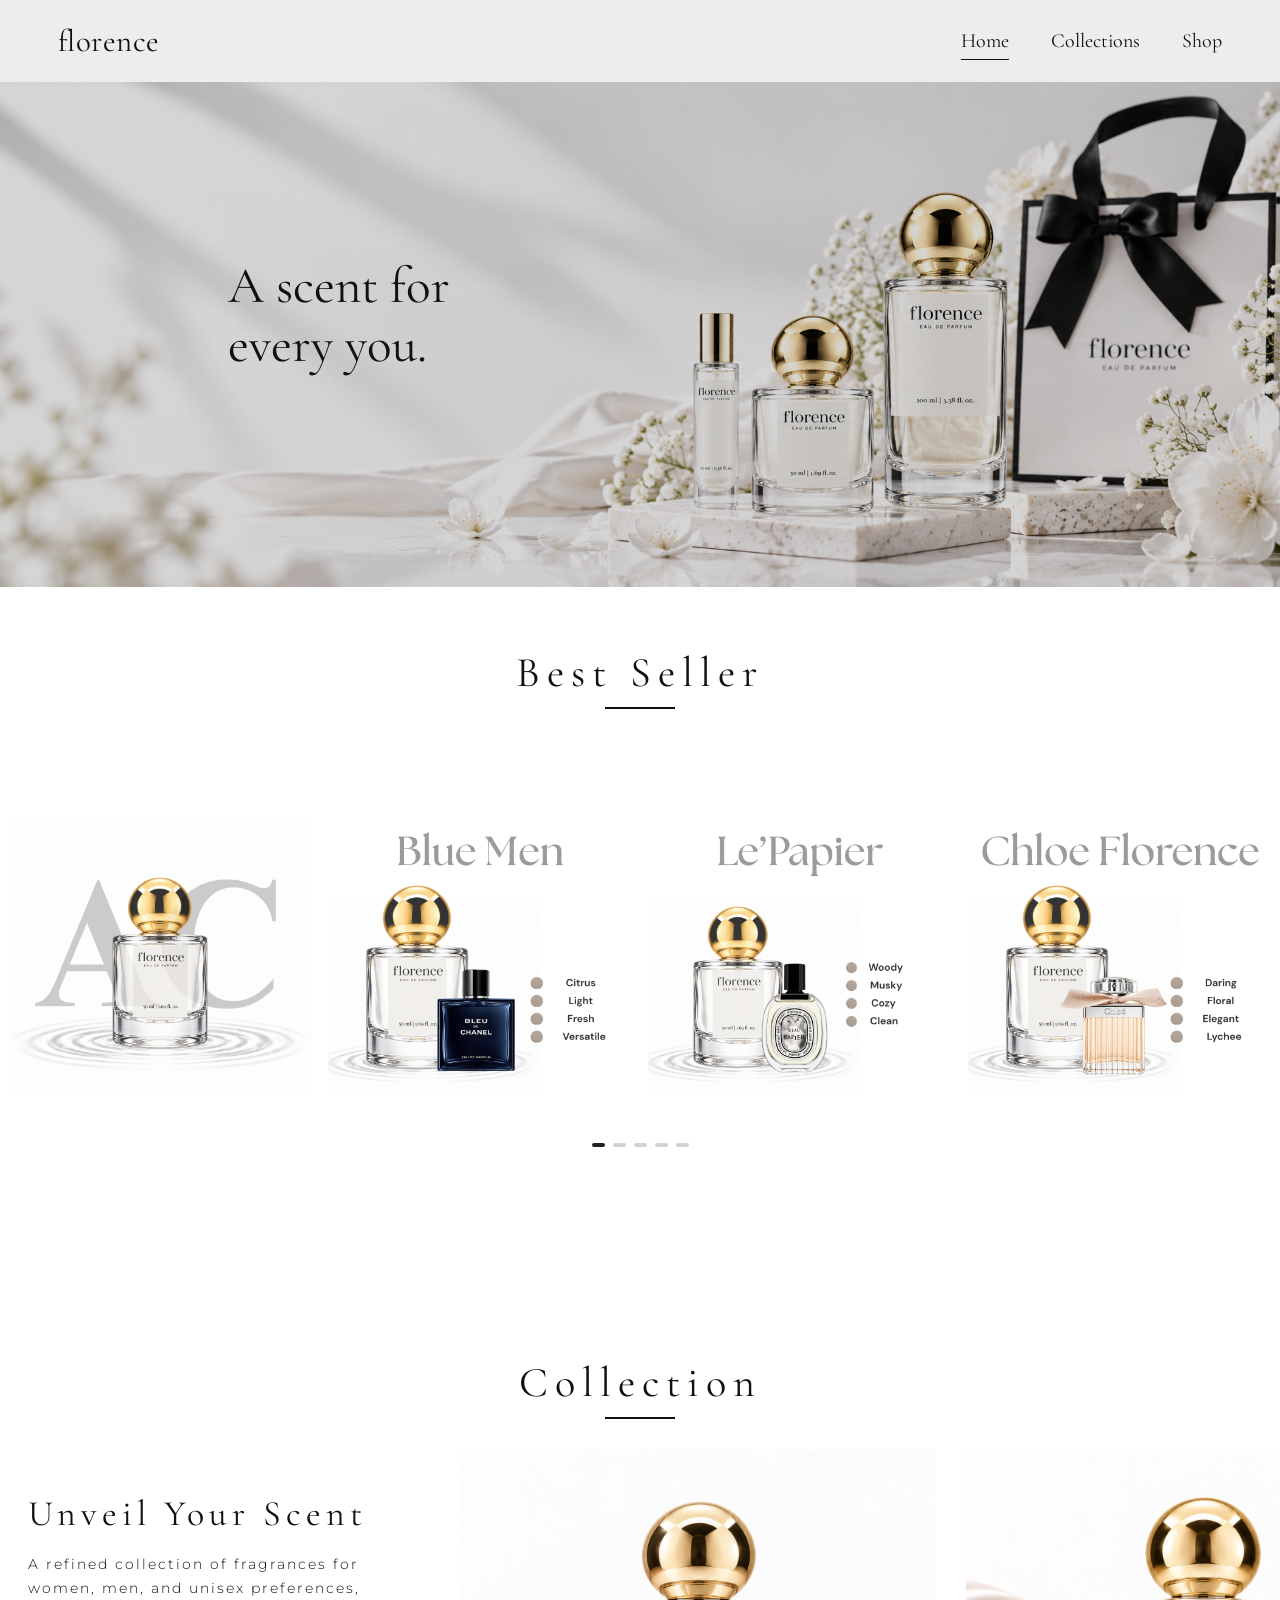
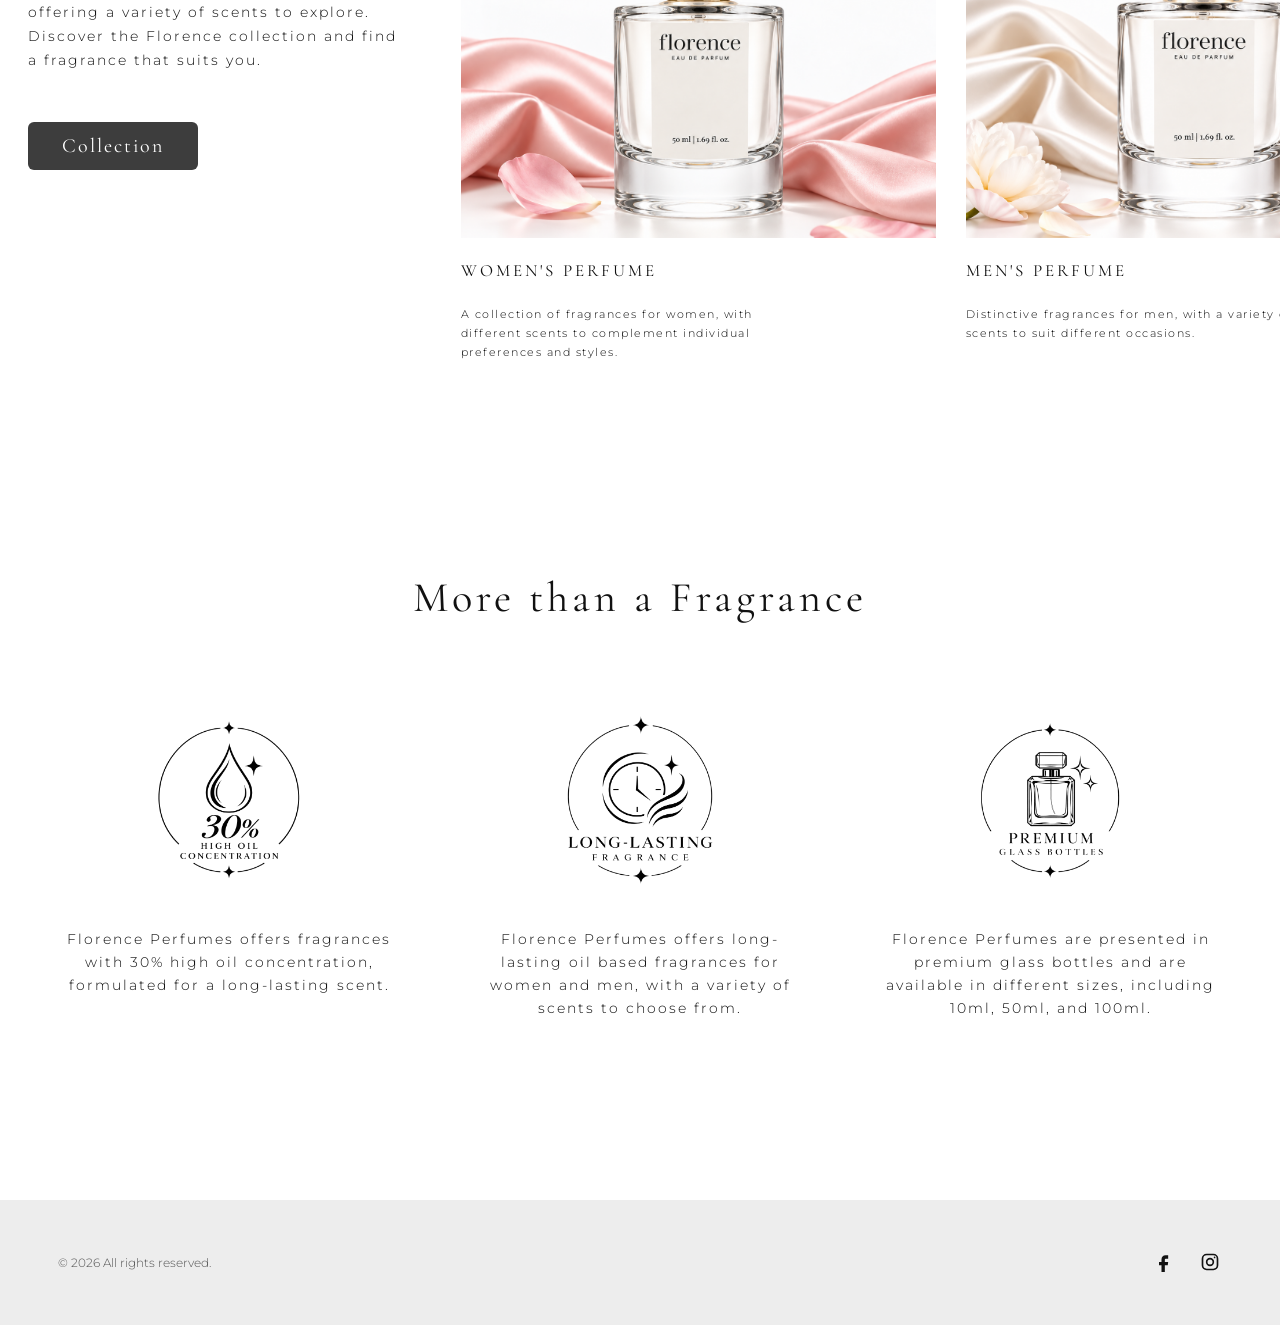
==== index.html @ 4dd07eef "images of ptoduct changes" ====
<!DOCTYPE html>
<html lang="en">

<head>

    <meta charset="UTF-8">

    <meta name="viewport" content="width=device-width, initial-scale=1.0">

    <title>Florence Perfume PH</title>

    <!-- Google Fonts -->
    <link rel="preconnect" href="https://fonts.googleapis.com">
    <link rel="preconnect" href="https://fonts.gstatic.com" crossorigin>

    <link
        href="https://fonts.googleapis.com/css2?family=Cormorant+Garamond:wght@400;500&family=Montserrat:wght@300;400;500&display=swap"
        rel="stylesheet"
    >

    <!-- Main CSS -->
    <link rel="stylesheet" href="CSS/navigation.css">
    <link rel="stylesheet" href="CSS/footer.css">
    <link rel="stylesheet" href="CSS/style.css">

</head>


<body>


    <!-- =====================================================
         NAVIGATION BAR
    ====================================================== -->

    <header class="navbar">

        <div class="nav-container">


            <!-- LOGO -->

            <a href="index.html" class="logo">
                florence
            </a>


            <!-- NAVIGATION LINKS -->

            <nav class="nav-menu">

                <a
                    href="index.html"
                    class="nav-link active"
                >
                    Home
                </a>


                <a
                    href="collection.html"
                    class="nav-link"
                >
                    Collections
                </a>

                <a
                    href="delivery.html"
                    class="nav-link"
                >
                    Shop
                </a>

            </nav>

        </div>

    </header>



    <!-- =====================================================
         MAIN CONTENT
    ====================================================== -->

    <main>


        <!-- =================================================
             HERO SECTION
        ================================================== -->

        <section class="hero">


            <!-- HERO IMAGE -->

            <img
                src="images/hero/hero-banner.png"
                alt="Florence Perfume"
                class="hero-image"
            >


            <!-- HERO CONTENT -->

            <div class="hero-content">


                <h1>
                    A scent for<br>
                    every you.
                </h1>

</div>

        </section>



        <!-- =================================================
             BEST SELLER
        ================================================== -->

        <section class="best-seller section">


            <!-- SECTION TITLE -->

            <div class="section-title">

                <h2>
                    Best Seller
                </h2>

                <div class="title-line"></div>

            </div>



            <!-- CAROUSEL -->

            <div class="best-seller-carousel">


                <div class="best-seller-viewport">

                    <div
                        class="best-seller-track"
                        id="bestSellerTrack"
                    >


                        <!-- 01 -->
                        <div class="best-seller-item">

                            <img
                                src="images/best-seller/A'Cloud.png"
                                alt="A Cloud"
                            >

                        </div>


                        <!-- 02 -->

                        <div class="best-seller-item">

                            <img
                                src="images/best-seller/BlueMen.png"
                                alt="Blue Men"
                            >

                        </div>


                        <!-- 03 -->


                        <div class="best-seller-item">

                            <img
                                src="images/best-seller/LePapier.png"
                                alt="Le Papier"
                            >

                        </div>


                        <!-- 04 -->

                        <div class="best-seller-item">

                            <img
                                src="images/best-seller/ChloeFlorence.png"
                                alt="ChloeFlorence"
                            >

                        </div>



                        <!-- 05 -->

                        
                        <div class="best-seller-item">

                            <img
                                src="images/best-seller/WoodSages.png"
                                alt="Wood Sages"
                            >

                        </div>


                        <!-- 06 -->

                        <div class="best-seller-item">

                            <img
                                src="images/best-seller/VeryGoodGirlDay.png"
                                alt="Very Good Girl Day"
                            >

                        </div>


                    </div>

                </div>


            </div>


            <!-- CAROUSEL INDICATORS -->

            <div
                class="carousel-dots"
                id="bestSellerDots"
            >

                <span class="dot active"></span>
                <span class="dot"></span>
                <span class="dot"></span>
                <span class="dot"></span>
                <span class="dot"></span>

            </div>

        </section>



        <!-- =================================================
             COLLECTION
        ================================================== -->

        <section
            class="collection section"
            id="collection"
        >


            <!-- SECTION TITLE -->

            <div class="section-title">

                <h2>
                    Collection
                </h2>

                <div class="title-line"></div>

            </div>



            <!-- COLLECTION CONTENT -->

            <div class="collection-layout">


                <!-- LEFT: INTRODUCTION -->

                <div class="collection-introduction">


                    <h3>
                        Unveil Your Scent
                    </h3>


                    <p>
                        A refined collection of fragrances for women,
                        men, and unisex preferences, offering a variety
                        of scents to explore. Discover the Florence
                        collection and find a fragrance that suits you.
                    </p>


                    <a
                        href="collection.html"
                        class="discover-button"
                    >
                        Collection
                    </a>

                </div>



                <!-- RIGHT: COLLECTION CAROUSEL -->

                <div class="collection-carousel">


                    <div class="collection-viewport">

                        <div
                            class="collection-track"
                            id="collectionTrack"
                        >


                            <!-- WOMEN -->

                            <article class="collection-card">

                                <img
                                    src="images/collection/collection-women.png"
                                    alt="Women's Perfume"
                                >


                                <h4>
                                    WOMEN'S PERFUME
                                </h4>


                                <p>
                                    A collection of fragrances for women,
                                    with different scents to complement
                                    individual preferences and styles.
                                </p>

                            </article>



                            <!-- MEN -->

                            <article class="collection-card">

                                <img
                                    src="images/collection/collection-men.png"
                                    alt="Men's Perfume"
                                >


                                <h4>
                                    MEN'S PERFUME
                                </h4>


                                <p>
                                    Distinctive fragrances for men,
                                    with a variety of scents to suit
                                    different occasions.
                                </p>

                            </article>



                            <!-- UNISEX -->

                            <article class="collection-card">

                                <img
                                    src="images/collection/collection-unisex.png"
                                    alt="Unisex Perfume"
                                >


                                <h4>
                                    UNISEX PERFUME
                                </h4>


                                <p>
                                    Versatile fragrances designed for
                                    anyone who enjoys unique and refined
                                    scents.
                                </p>

                            </article>


                        </div>

                    </div>


                </div>

            </div>

        </section>



        <!-- =================================================
             MORE THAN A FRAGRANCE
        ================================================== -->

        <section class="more-than-fragrance section">


            <!-- TITLE -->

            <div class="section-title">

                <h2>
                    More than a Fragrance
                </h2>

            </div>



            <!-- THREE FEATURES -->

            <div class="features-container">


                <!-- FEATURE 1 -->

                <article class="feature">


                    <div class="feature-image">

                        <img
                            src="images/features/high-oil-concentration.png"
                            alt="30% High Oil Concentration"
                        >

                    </div>


                    <p>
                        Florence Perfumes offers fragrances with
                        30% high oil concentration, formulated for
                        a long-lasting scent.
                    </p>


                </article>



                <!-- FEATURE 2 -->

                <article class="feature">


                    <div class="feature-image">

                        <img
                            src="images/features/long-lasting-fragrance.png"
                            alt="Long-Lasting Fragrance"
                        >

                    </div>


                    <p>
                        Florence Perfumes offers long-lasting oil
                        based fragrances for women and men, with
                        a variety of scents to choose from.
                    </p>


                </article>



                <!-- FEATURE 3 -->

                <article class="feature">


                    <div class="feature-image">

                        <img
                            src="images/features/premium-glass-bottles.png"
                            alt="Premium Glass Bottles"
                        >

                    </div>


                    <p>
                        Florence Perfumes are presented in premium
                        glass bottles and are available in different
                        sizes, including 10ml, 50ml, and 100ml.
                    </p>


                </article>


            </div>

        </section>


    </main>



    <!-- =====================================================
         FOOTER
    ====================================================== -->

    <footer class="footer">


        <div class="footer-container">


            <p>
                © 2026 All rights reserved.
            </p>


            <div class="social-icons">

                <!-- Facebook -->

                <a
                    href="#"
                    aria-label="Facebook"
                    class="social-icon"
                >

                    <svg
                        viewBox="0 0 24 24"
                        aria-hidden="true"
                    >

                        <path
                            d="M14 8h3V4h-3c-3.3 0-5 2-5 5v3H6v4h3v8h4v-8h3.5l.5-4H13V9c0-.7.3-1 1-1z"
                            fill="currentColor"
                        />

                    </svg>

                </a>



                <!-- Instagram -->

                <a
                    href="#"
                    aria-label="Instagram"
                    class="social-icon"
                >

                    <svg
                        viewBox="0 0 24 24"
                        aria-hidden="true"
                    >

                        <rect
                            x="3"
                            y="3"
                            width="18"
                            height="18"
                            rx="5"
                            ry="5"
                            fill="none"
                            stroke="currentColor"
                            stroke-width="2"
                        />

                        <circle
                            cx="12"
                            cy="12"
                            r="4"
                            fill="none"
                            stroke="currentColor"
                            stroke-width="2"
                        />

                        <circle
                            cx="17.5"
                            cy="6.5"
                            r="1"
                            fill="currentColor"
                        />

                    </svg>

                </a>

            </div>

        </div>

    </footer>

</body>

</html>
---- CSS/navigation.css ----
/* =========================================================
   FLORENCE PERFUME PH
   NAVIGATION BAR
========================================================= */


/* =========================================================
   NAVBAR
========================================================= */

.navbar {
    width: 100%;
    height: 82px;

    background-color: #EDEDED;

    position: sticky;
    top: 0;

    z-index: 1000;
}


/* =========================================================
   NAVIGATION CONTAINER
========================================================= */

.nav-container {
    width: 100%;
    height: 100%;

    padding: 0 4.5%;

    display: flex;

    align-items: center;
    justify-content: space-between;
}


/* =========================================================
   LOGO
========================================================= */

.logo {
    font-family: "Cormorant Garamond", Georgia, serif;

    font-size: 31px;

    font-weight: 400;

    letter-spacing: 0.5px;

    color: #111111;

    text-decoration: none;

    white-space: nowrap;
}


/* =========================================================
   NAVIGATION MENU
========================================================= */

.nav-menu {
    display: flex;

    align-items: center;

    gap: 42px;
}


/* =========================================================
   NAVIGATION LINKS
========================================================= */

.nav-link {
    position: relative;

    font-family: "Cormorant Garamond", Georgia, serif;

    font-size: 20px;

    font-weight: 400;

    padding: 7px 0;

    color: #111111;

    text-decoration: none;

    white-space: nowrap;
}


/* =========================================================
   ACTIVE LINK
========================================================= */

.nav-link.active::after {
    content: "";

    position: absolute;

    left: 0;
    bottom: 0;

    width: 100%;
    height: 1px;

    background-color: #111111;
}


/* =========================================================
   HOVER
========================================================= */

.nav-link:hover {
    opacity: 0.6;
}


/* =========================================================
   TABLET
========================================================= */

@media (max-width: 900px) {

    .nav-container {
        padding: 0 5%;
    }

    .nav-menu {
        gap: 28px;
    }

    .nav-link {
        font-size: 18px;
    }

    .logo {
        font-size: 29px;
    }
}


/* =========================================================
   MOBILE
========================================================= */

@media (max-width: 600px) {

    .navbar {
        height: auto;
        min-height: 75px;
    }

    .nav-container {
        padding: 15px 5%;

        flex-wrap: wrap;

        row-gap: 12px;
    }

    .logo {
        font-size: 28px;
    }

    .nav-menu {
        width: 100%;

        justify-content: center;

        gap: 20px;
    }

    .nav-link {
        font-size: 17px;

        padding: 5px 0;
    }
}


/* =========================================================
   VERY SMALL PHONES
========================================================= */

@media (max-width: 380px) {

    .nav-container {
        padding-left: 4%;
        padding-right: 4%;
    }

    .logo {
        font-size: 26px;
    }

    .nav-menu {
        gap: 15px;
    }

    .nav-link {
        font-size: 15px;
    }
}
---- CSS/footer.css ----
/* =========================================================
   FLORENCE PERFUME PH
   SHARED FOOTER
========================================================= */

.footer {
    width:100%;
    min-height:125px;
    background:#EDEDED;
    display:flex;
    align-items:center;
}


.footer-container {
    width:100%;
    padding:0 4.5%;
    display:flex;
    justify-content:space-between;
    align-items:center;
}


.footer p {
    font-size:12px;
    font-weight:300;
    color:#555;
}


.social-icons {
    display:flex;
    align-items:center;
    gap:22px;
}


.social-icon {
    width:24px;
    height:24px;
    display:flex;
    align-items:center;
    justify-content:center;
    color:#111;
    text-decoration:none;
    transition:opacity .2s ease;
}


.social-icon svg {
    width:20px;
    height:20px;
    display:block;
}


.social-icon:hover {
    opacity:.6;
}


/* =========================================================
   MOBILE
========================================================= */

@media(max-width:900px){
    .footer{
        min-height:100px;
    }

    .footer-container{
        padding:20px 5%;
        flex-direction:column;
        gap:20px;
    }
}
---- CSS/style.css ----
/* =========================================================
   FLORENCE PERFUME PH
   HOME PAGE
========================================================= */


/* =========================================================
   RESET
========================================================= */

* {
    margin: 0;
    padding: 0;
    box-sizing: border-box;
}


html {
    scroll-behavior: smooth;
}


body {
    background-color: #FFFFFF;
    color: #111111;

    font-family: "Montserrat", Arial, sans-serif;

    overflow-x: hidden;
}


img {
    display: block;
    max-width: 100%;
}


a {
    color: inherit;
    text-decoration: none;
}


button,
input {
    font-family: inherit;
}


/* =========================================================
   HERO
========================================================= */

.hero {
    position: relative;

    width: 100%;
    height: 505px;

    overflow: hidden;

    background-color: #000000;
}

.hero::after {
    content: "";

    position: absolute;

    inset: 0;

    /* Dark overlay */
    background: rgba(0, 0, 0, 0.16);

    pointer-events: none;
}
.hero-image {
    width: 100%;
    height: 100%;

    object-fit: cover;
    object-position: center;
}


.hero-content {
    position: absolute;

    top: 0;
    left: 0;

    width: 100%;
    height: 100%;

    padding-left: 10%;

    display: flex;
    flex-direction: column;

    align-items: flex-start;
    justify-content: center;

    z-index: 2;
}


.hero h1 {
    position: relative;
    left: 100px;

    font-family: "Cormorant Garamond", Georgia, serif;

    font-size: clamp(42px, 4vw, 59px);

    font-weight: 400;

    line-height: 1.15;

    margin-bottom: 38px;
}

/* =========================================================
   GENERAL SECTIONS
========================================================= */

.section {
    width: 100%;
}


.section-title {
    text-align: center;
}


.section-title h2 {
    font-family: "Cormorant Garamond", Georgia, serif;

    font-size: clamp(36px, 3.3vw, 48px);

    font-weight: 400;

    letter-spacing: 7px;
}


.title-line {
    width: 70px;
    height: 2px;

    margin: 9px auto 0;

    background-color: #111111;
}

/* =========================================================
   BEST SELLER
========================================================= */

.best-seller {
    padding-top: 60px;
    padding-bottom: 60px;
}


.best-seller-carousel {
    position: relative;

    width: 100%;

    margin-top: 80px;
}


.best-seller-viewport {
    width: 100%;

    overflow-x: auto;
    overflow-y: hidden;

    scroll-behavior: smooth;

    scrollbar-width: none;

    -webkit-overflow-scrolling: touch;

    cursor: grab;
}


.best-seller-viewport::-webkit-scrollbar {
    display: none;
}


.best-seller-track {
    display: flex;

    width: max-content;

    transition: none;
}


.best-seller-item {
    flex: 0 0 25vw;

    width: 25vw;

    padding: 0 8px;
}


.best-seller-item img {
    width: 100%;

    height: auto;

    display: block;

    object-fit: contain;
}


/* =========================================================
   DOTS
========================================================= */

.carousel-dots {
    display: flex;

    justify-content: center;
    align-items: center;

    gap: 8px;

    margin-top: 50px;
}


.dot {
    display: block;

    width: 13px;
    height: 4px;

    border: none;

    border-radius: 5px;

    background-color: #D2D2D2;
}


.dot.active {
    background-color: #222222;
}


/* =========================================================
   COLLECTION
========================================================= */

.collection {
    padding-top: 150px;
    padding-bottom: 150px;
}


.collection-layout {
    width: 100%;

    margin-top: 30px;

    display: grid;

    grid-template-columns: 36% 64%;
}


/* LEFT INTRODUCTION */

.collection-introduction {
    padding: 45px 12% 0 6%;
}


.collection-introduction h3 {
    font-family: "Cormorant Garamond", Georgia, serif;

    font-size: clamp(32px, 2.8vw, 42px);

    font-weight: 400;

    letter-spacing: 5px;

    line-height: 1.1;

    margin-bottom: 20px;
}


.collection-introduction p {
    max-width: 410px;

    font-size: 14px;

    line-height: 1.7;

    letter-spacing: 2px;

    font-weight: 300;

    margin-bottom: 50px;
}


/* DISCOVER BUTTON */

.discover-button {
    display: flex;

    justify-content: center;
    align-items: center;

    width: 170px;
    height: 48px;

    background-color: #3D3D3D;

    color: #FFFFFF;

    border-radius: 6px;

    font-family: "Cormorant Garamond", Georgia, serif;

    font-size: 20px;

    letter-spacing: 2px;
}


/* =========================================================
   COLLECTION CAROUSEL
========================================================= */

.collection-carousel {
    position: relative;

    width: 100%;

    overflow: hidden;
}


.collection-viewport {
    width: 100%;

    overflow-x: auto;
    overflow-y: hidden;

    scrollbar-width: none;

    -webkit-overflow-scrolling: touch;

    cursor: grab;

    scroll-behavior: smooth;
}


.collection-viewport::-webkit-scrollbar {
    display: none;
}


.collection-track {
    display: flex;

    transition: none;
}


/* KEEP ORIGINAL CARD SIZE */

.collection-card {
    flex: 0 0 58%;

    margin-right: 30px;
}


/* KEEP ORIGINAL IMAGE SIZE */

.collection-card img {
    width: 100%;

    aspect-ratio: 1.22 / 1;

    object-fit: cover;

    margin-bottom: 22px;
}


/* KEEP ORIGINAL TEXT */

.collection-card h4 {
    font-family: "Cormorant Garamond", Georgia, serif;

    font-size: 17px;

    font-weight: 400;

    letter-spacing: 3px;

    margin-bottom: 24px;
}


.collection-card p {
    max-width: 350px;

    font-size: 11px;

    line-height: 1.7;

    letter-spacing: 1.5px;

    font-weight: 300;
}


/* =========================================================
   MORE THAN A FRAGRANCE
========================================================= */

.more-than-fragrance {
    padding: 60px 5% 180px;
}


.more-than-fragrance .section-title h2 {
    letter-spacing: 4px;
}


.features-container {
    width: 100%;

    margin-top: 80px;

    display: grid;

    grid-template-columns: repeat(3, 1fr);

    gap: 7%;
}


.feature {
    text-align: center;
}


.feature-image {
    width: 190px;
    height: 190px;

    margin: 0 auto 35px;
}


.feature-image img {
    width: 100%;
    height: 100%;

    object-fit: contain;
}


.feature p {
    max-width: 340px;

    margin: 0 auto;

    font-size: 14px;

    line-height: 1.65;

    letter-spacing: 2px;

    font-weight: 300;
}


/* =========================================================
   TABLET
========================================================= */

@media (max-width: 900px) {

    /* =====================================================
       HERO
    ===================================================== */

    .hero {
        width: 100%;
        height: auto;
        min-height: 380px;

        aspect-ratio: 16 / 7;

        overflow: hidden;
    }

    .hero-image {
        width: 100%;
        height: 100%;

        object-fit: cover;
        object-position: center center;
    }

    .hero-content {
        width: 100%;
        height: 100%;

        padding-left: 7%;
        padding-right: 7%;
    }

    .hero h1 {
        left: 0;

        max-width: 90%;

        font-size: clamp(38px, 6vw, 52px);

        line-height: 1.1;

        margin-bottom: 30px;
    }

    /* =====================================================
       SECTION TITLES
    ===================================================== */

    .section-title h2 {
        font-size: clamp(34px, 5vw, 44px);

        letter-spacing: 5px;
    }


    /* =====================================================
       BEST SELLER
    ===================================================== */

    .best-seller {
        padding-top: 55px;
        padding-bottom: 55px;
    }

    .best-seller-carousel {
        position: relative;

        width: 100%;

        margin-top: 55px;

        overflow: hidden;
    }

    .best-seller-viewport {
        width: 100%;

        overflow-x: auto;
        overflow-y: hidden;

        scrollbar-width: none;

        -webkit-overflow-scrolling: touch;

        scroll-behavior: smooth;
    }

    .best-seller-viewport::-webkit-scrollbar {
        display: none;
    }

    .best-seller-track {
        display: flex;

        width: max-content;

        transition: none;
    }

    .best-seller-item {
        flex: 0 0 50%;

        width: 50vw;

        padding: 0 8px;
    }

    .best-seller-item img {
        display: block;

        width: 100%;
        height: auto;

        aspect-ratio: 1 / 0.78;

        object-fit: cover;
    }

    .carousel-dots {
        margin-top: 40px;
    }


    /* =====================================================
       COLLECTION
    ===================================================== */

    .collection {
        padding-top: 100px;
        padding-bottom: 100px;
    }

    .collection-layout {
        width: 100%;

        grid-template-columns: 1fr;
    }


    .collection-introduction {
        padding: 35px 7% 50px;

        text-align: center;
    }

    .collection-introduction h3 {
        font-size: clamp(32px, 5vw, 42px);
    }

    .collection-introduction p {
        max-width: 600px;

        margin-left: auto;
        margin-right: auto;
    }


    .discover-button {
        margin-left: auto;
        margin-right: auto;
    }


    /* =====================================================
       COLLECTION CAROUSEL
    ===================================================== */

    .collection-carousel {
        width: 100%;

        overflow: hidden;
    }

    .collection-viewport {
        width: 100%;

        overflow-x: auto;
        overflow-y: hidden;

        scrollbar-width: none;

        -webkit-overflow-scrolling: touch;
    }

    .collection-viewport::-webkit-scrollbar {
        display: none;
    }

    .collection-track {
        display: flex;
    }

    .collection-card {
        flex: 0 0 65%;

        margin-right: 25px;
    }

    .collection-card img {
        width: 100%;
        height: auto;

        object-fit: cover;
    }

    .collection-card p {
        max-width: 100%;
    }


    /* =====================================================
       MORE THAN A FRAGRANCE
    ===================================================== */

    .more-than-fragrance {
        padding: 60px 7% 100px;
    }

    .features-container {
        width: 100%;

        grid-template-columns: 1fr;

        gap: 60px;
    }

    .feature-image {
        width: 180px;
        height: 180px;
    }

    .feature p {
        max-width: 500px;

        margin-left: auto;
        margin-right: auto;
    }
}

/* =========================================================
   TABLET - BEST SELLER + COLLECTION
========================================================= */

@media (max-width: 900px) {

    /* =====================================================
       BEST SELLER CAROUSEL
    ===================================================== */

    .best-seller {
        width: 100%;
        padding-top: 55px;
        padding-bottom: 55px;
    }

    .best-seller-carousel {
        position: relative;
        width: 100%;

        margin-top: 55px;

        overflow: hidden;
    }

    .best-seller-viewport {
        width: 100%;

        overflow-x: auto;
        overflow-y: hidden;

        scrollbar-width: none;
        -webkit-overflow-scrolling: touch;

        scroll-behavior: smooth;
    }

    .best-seller-viewport::-webkit-scrollbar {
        display: none;
    }

    .best-seller-track {
        display: flex;

        width: max-content;
    }

    .best-seller-item {
        flex: 0 0 50%;
        width: 50vw;

        padding: 0 8px;
    }

    .best-seller-item img {
        display: block;

        width: 100%;
        height: auto;

        aspect-ratio: 1 / 0.78;

        object-fit: cover;
    }

    .carousel-dots {
        margin-top: 40px;
    }


    /* =====================================================
       COLLECTION SECTION
    ===================================================== */

    .collection {
        width: 100%;

        padding-top: 100px;
        padding-bottom: 100px;
    }

    .collection-layout {
        width: 100%;

        display: grid;
        grid-template-columns: 1fr;

        margin-top: 30px;
    }


    /* COLLECTION INTRODUCTION */

    .collection-introduction {
        width: 100%;

        padding: 35px 7% 50px;

        text-align: center;
    }

    .collection-introduction h3 {
        font-size: clamp(32px, 5vw, 42px);

        line-height: 1.1;
    }

    .collection-introduction p {
        width: 100%;
        max-width: 600px;

        margin-left: auto;
        margin-right: auto;
    }

    .discover-button {
        margin-left: auto;
        margin-right: auto;
    }


    /* COLLECTION CAROUSEL */

    .collection-carousel {
        position: relative;

        width: 100%;
        min-width: 0;

        overflow: hidden;
    }

    .collection-viewport {
        width: 100%;
        min-width: 0;

        overflow-x: auto;
        overflow-y: hidden;

        scrollbar-width: none;
        -webkit-overflow-scrolling: touch;

        scroll-behavior: smooth;
    }

    .collection-viewport::-webkit-scrollbar {
        display: none;
    }

    .collection-track {
        display: flex;

        width: max-content;
    }

    .collection-card {
        flex: 0 0 65%;
        width: 65%;

        min-width: 0;

        margin-right: 25px;
    }

    .collection-card img {
        display: block;

        width: 100%;
        height: auto;

        aspect-ratio: 1.22 / 1;

        object-fit: cover;
    }

    .collection-card h4 {
        font-size: 17px;

        letter-spacing: 3px;

        margin-bottom: 20px;
    }

    .collection-card p {
        width: 100%;
        max-width: 100%;

        font-size: 11px;

        line-height: 1.7;
    }
}


/* =========================================================
   MOBILE - BEST SELLER + COLLECTION
========================================================= */

@media (max-width: 600px) {

    /* =====================================================
       BEST SELLER CAROUSEL
    ===================================================== */

    .best-seller {
        width: 100%;

        padding-top: 45px;
        padding-bottom: 45px;
    }

    .best-seller-carousel {
        width: 100%;

        margin-top: 40px;

        overflow: hidden;
    }

    .best-seller-viewport {
        width: 100%;

        overflow-x: auto;
        overflow-y: hidden;

        scrollbar-width: none;
        -webkit-overflow-scrolling: touch;

        scroll-behavior: smooth;
    }

    .best-seller-viewport::-webkit-scrollbar {
        display: none;
    }

    .best-seller-track {
        display: flex;

        width: max-content;
    }

    .best-seller-item {
        flex: 0 0 85vw;
        width: 85vw;

        padding: 0 6px;
    }

    .best-seller-item img {
        display: block;

        width: 100%;
        height: auto;

        aspect-ratio: 1 / 0.78;

        object-fit: cover;
    }

    .carousel-dots {
        display: flex;

        justify-content: center;
        align-items: center;

        gap: 6px;

        margin-top: 30px;
    }

    .dot {
        width: 11px;
        height: 4px;
    }


    /* =====================================================
       COLLECTION SECTION
    ===================================================== */

    .collection {
        width: 100%;

        padding-top: 80px;
        padding-bottom: 80px;
    }

    .collection-layout {
        width: 100%;

        display: grid;
        grid-template-columns: 1fr;
    }


    /* COLLECTION INTRODUCTION */

    .collection-introduction {
        width: 100%;

        padding: 0 20px 45px;

        text-align: center;
    }

    .collection-introduction h3 {
        font-size: 34px;

        letter-spacing: 4px;

        line-height: 1.1;

        margin-bottom: 25px;
    }

    .collection-introduction p {
        width: 100%;
        max-width: 100%;

        font-size: 13px;

        line-height: 1.7;

        letter-spacing: 1.5px;

        margin-left: auto;
        margin-right: auto;

        margin-bottom: 35px;
    }

    .discover-button {
        width: 160px;
        height: 46px;

        margin-left: auto;
        margin-right: auto;

        font-size: 19px;
    }


    /* COLLECTION CAROUSEL */

    .collection-carousel {
        position: relative;

        width: 100%;
        min-width: 0;

        overflow: hidden;
    }

    .collection-viewport {
        width: 100%;
        min-width: 0;

        overflow-x: auto;
        overflow-y: hidden;

        scrollbar-width: none;
        -webkit-overflow-scrolling: touch;

        scroll-behavior: smooth;
    }

    .collection-viewport::-webkit-scrollbar {
        display: none;
    }

    .collection-track {
        display: flex;

        width: max-content;
    }

    .collection-card {
        flex: 0 0 88vw;
        width: 88vw;

        min-width: 0;

        margin-right: 18px;
    }

    .collection-card img {
        display: block;

        width: 100%;
        height: auto;

        aspect-ratio: 1.22 / 1;

        object-fit: cover;

        margin-bottom: 18px;
    }

    .collection-card h4 {
        font-size: 16px;

        letter-spacing: 2px;

        line-height: 1.2;

        margin-bottom: 16px;
    }

    .collection-card p {
        width: 100%;
        max-width: 100%;

        font-size: 11px;

        line-height: 1.6;

        letter-spacing: 1.2px;
    }
}


/* =========================================================
   VERY SMALL PHONES
========================================================= */

@media (max-width: 380px) {

    /* =====================================================
       BEST SELLER
    ===================================================== */

    .best-seller-item {
        flex: 0 0 90vw;
        width: 90vw;

        padding: 0 5px;
    }


    /* =====================================================
       COLLECTION
    ===================================================== */

    .collection {
        padding-top: 70px;
        padding-bottom: 70px;
    }

    .collection-introduction {
        padding-left: 15px;
        padding-right: 15px;
    }

    .collection-introduction h3 {
        font-size: 30px;
    }

    .collection-card {
        flex: 0 0 90vw;
        width: 90vw;

        margin-right: 15px;
    }

    .collection-card h4 {
        font-size: 15px;
    }

    .collection-card p {
        font-size: 10.5px;
    }
}
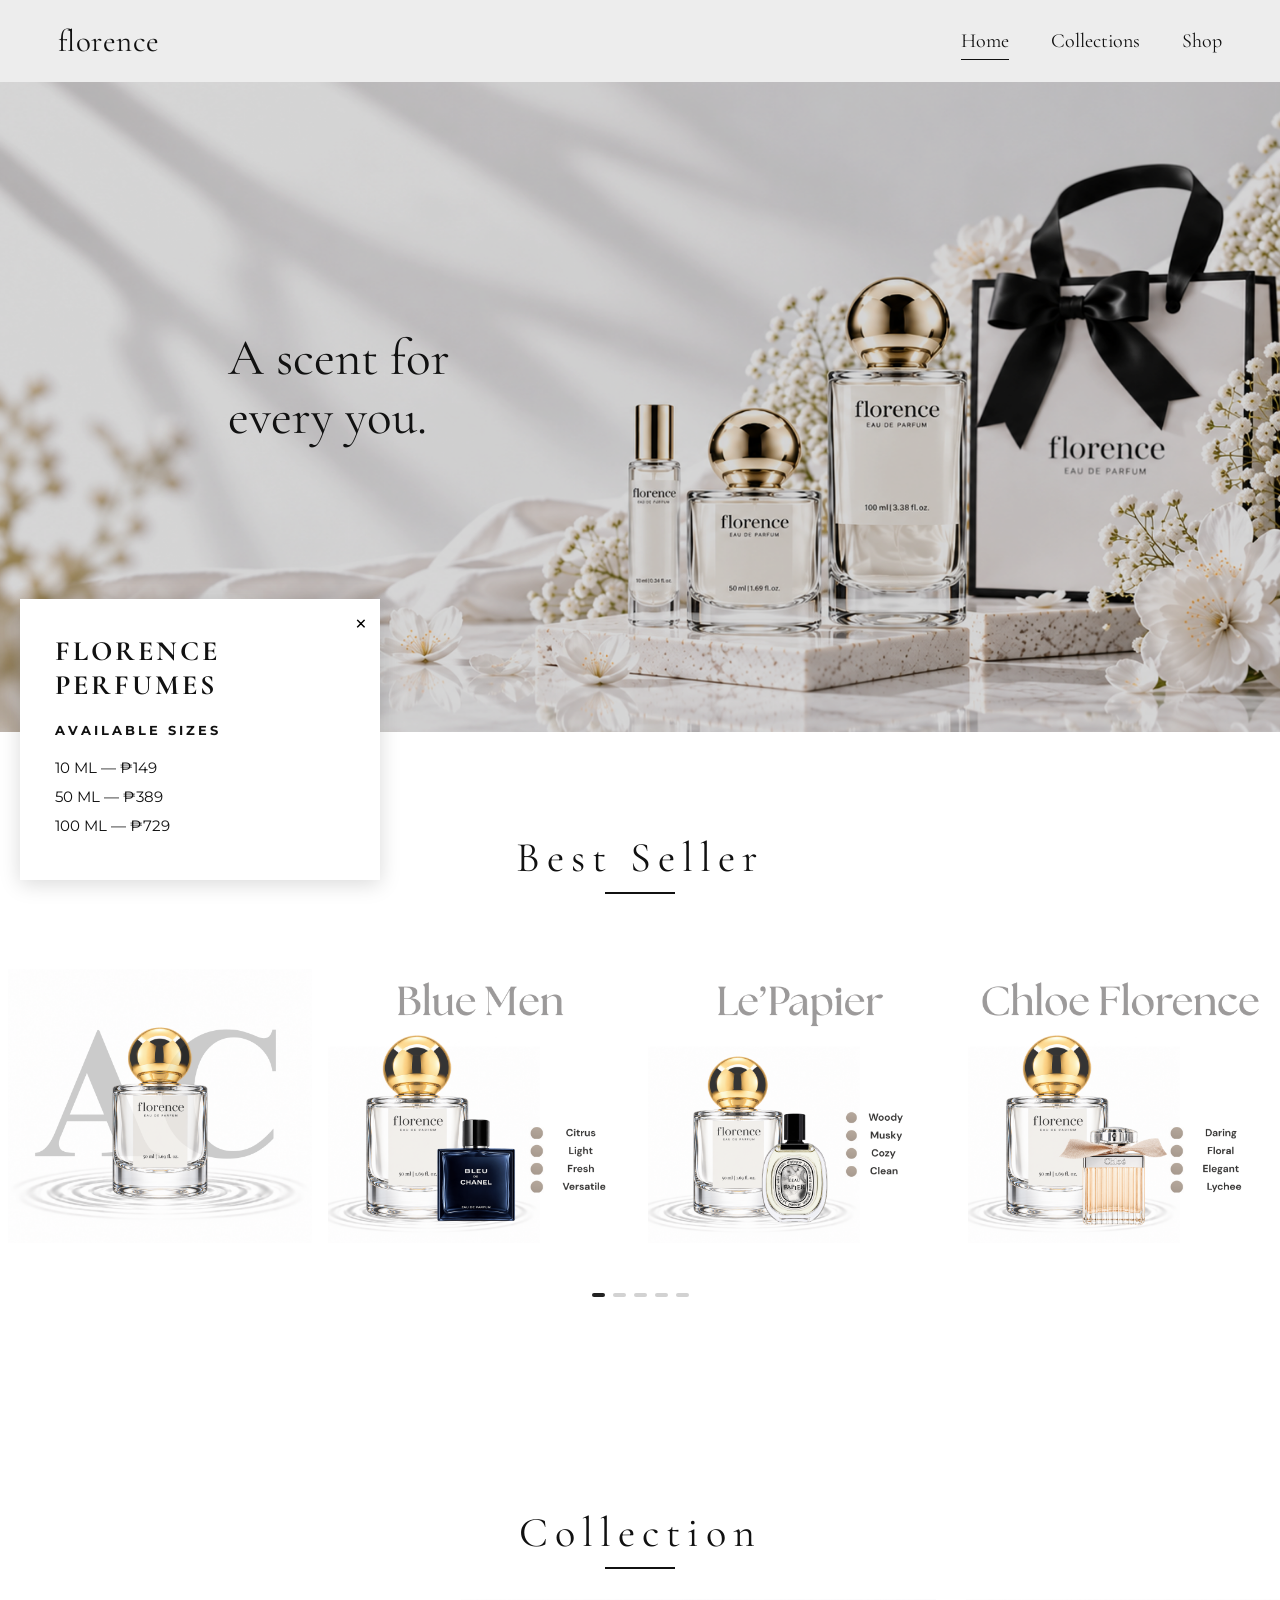
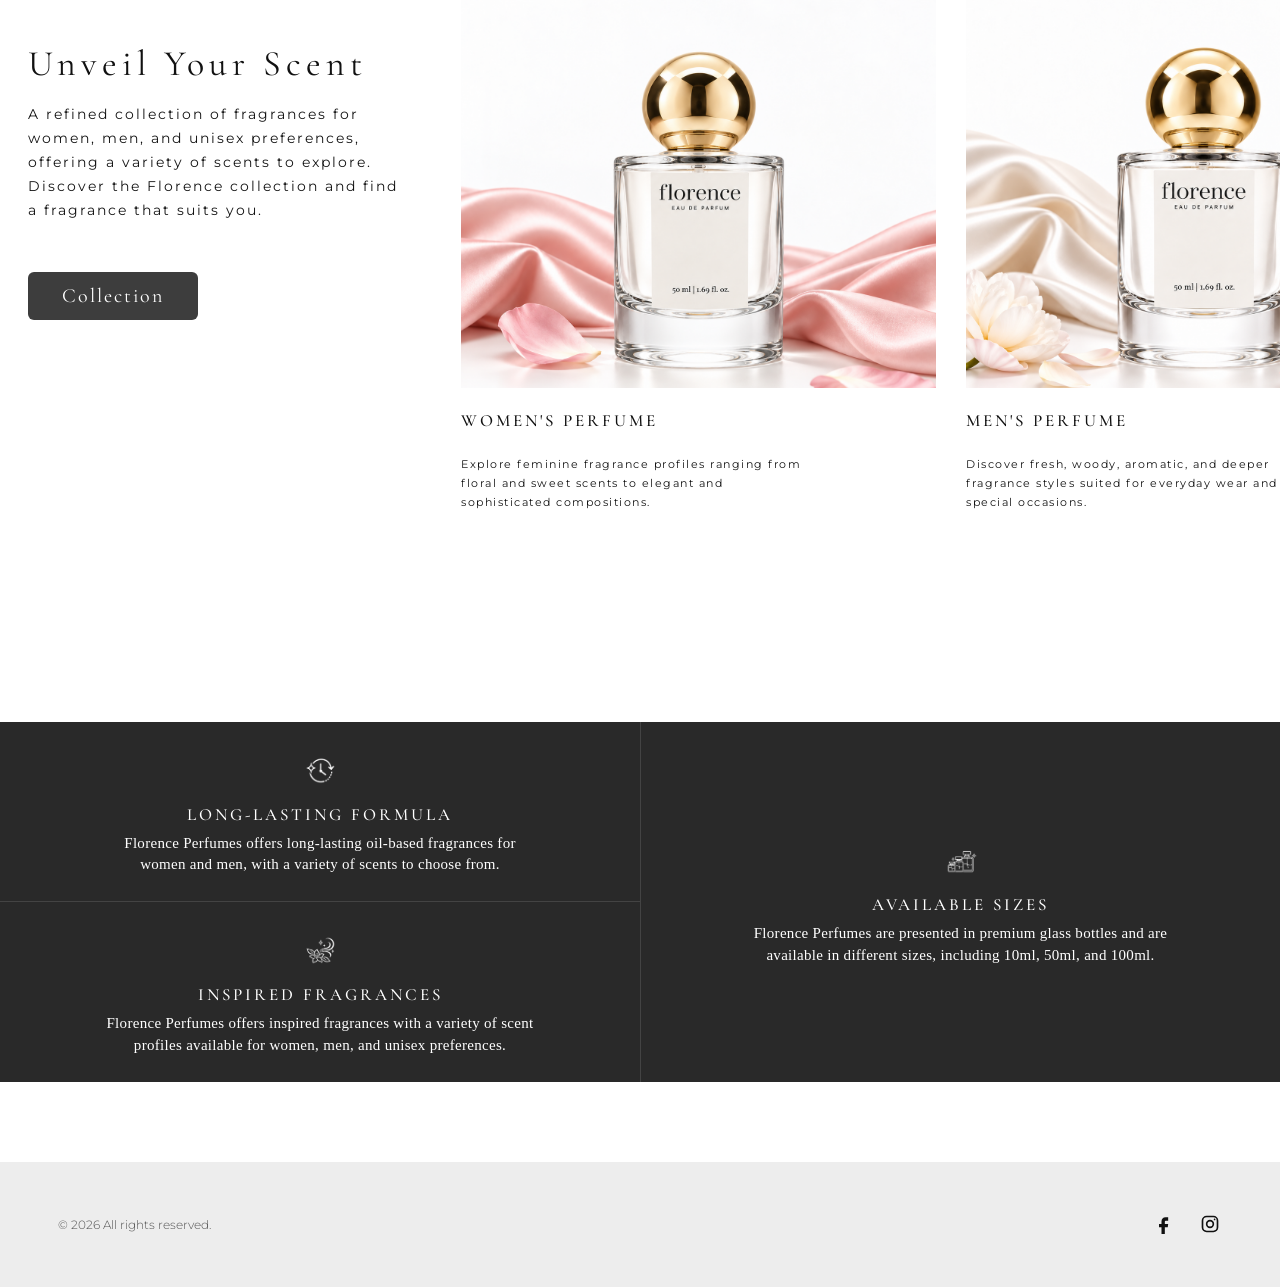
==== commit 9f401850: "responsive layout fixes" ====
--- a/index.html
+++ b/index.html
@@ -28,6 +28,16 @@
 
 <body>
 
+    <div class="price-popup">
+    <button class="close-popup" onclick="this.parentElement.style.display='none'">×</button>
+
+    <h2>FLORENCE PERFUMES</h2>
+    <h3>AVAILABLE SIZES</h3>
+
+    <p>10 ML — ₱149</p>
+    <p>50 ML — ₱389</p>
+    <p>100 ML — ₱729</p>
+</div>
 
     <!-- =====================================================
          NAVIGATION BAR
@@ -338,11 +348,10 @@
                                     WOMEN'S PERFUME
                                 </h4>
 
-
                                 <p>
-                                    A collection of fragrances for women,
-                                    with different scents to complement
-                                    individual preferences and styles.
+                                    Explore feminine fragrance profiles
+                                    ranging from floral and sweet scents
+                                    to elegant and sophisticated compositions.
                                 </p>
 
                             </article>
@@ -363,11 +372,10 @@
                                     MEN'S PERFUME
                                 </h4>
 
-
                                 <p>
-                                    Distinctive fragrances for men,
-                                    with a variety of scents to suit
-                                    different occasions.
+                                    Discover fresh, woody, aromatic, and 
+                                    deeper fragrance styles suited for
+                                    everyday wear and special occasions.
                                 </p>
 
                             </article>
@@ -390,9 +398,9 @@
 
 
                                 <p>
-                                    Versatile fragrances designed for
-                                    anyone who enjoys unique and refined
-                                    scents.
+                                    Explore versatile fragrances designed
+                                    to be enjoyed by anyone and matched
+                                    with different personal styles.
                                 </p>
 
                             </article>
@@ -411,110 +419,88 @@
 
 
 
-        <!-- =================================================
-             MORE THAN A FRAGRANCE
-        ================================================== -->
-
-        <section class="more-than-fragrance section">
-
-
-            <!-- TITLE -->
-
-            <div class="section-title">
-
-                <h2>
-                    More than a Fragrance
-                </h2>
-
+<!-- =================================================
+     MORE THAN A FRAGRANCE
+================================================== -->
+
+<section class="more-than-fragrance section">
+
+    <div class="features-container">
+
+        <!-- LEFT COLUMN -->
+
+        <div class="features-left">
+
+            <!-- FEATURE 1 -->
+
+            <article class="feature">
+
+                <div class="feature-image">
+                    <img
+                        src="images/features/high-oil-concentration.png"
+                        alt="High Oil Concentration"
+                    >
+                </div>
+
+                <h3>LONG-LASTING FORMULA</h3>
+
+                <p>
+                    Florence Perfumes offers long-lasting oil-based
+                    fragrances for women and men, with a variety of
+                    scents to choose from.
+                </p>
+
+            </article>
+
+
+            <!-- FEATURE 2 -->
+
+            <article class="feature">
+
+                <div class="feature-image">
+                    <img
+                        src="images/features/long-lasting-fragrance.png"
+                        alt="Inspired Fragrances"
+                    >
+                </div>
+
+                <h3>INSPIRED FRAGRANCES</h3>
+
+                <p>
+                    Florence Perfumes offers inspired fragrances
+                    with a variety of scent profiles available
+                    for women, men, and unisex preferences.
+                </p>
+
+            </article>
+
+        </div>
+
+
+        <!-- RIGHT COLUMN -->
+
+        <article class="feature feature-large">
+
+            <div class="feature-image">
+                <img
+                    src="images/features/premium-glass-bottles.png"
+                    alt="Available Sizes"
+                >
             </div>
 
-
-
-            <!-- THREE FEATURES -->
-
-            <div class="features-container">
-
-
-                <!-- FEATURE 1 -->
-
-                <article class="feature">
-
-
-                    <div class="feature-image">
-
-                        <img
-                            src="images/features/high-oil-concentration.png"
-                            alt="30% High Oil Concentration"
-                        >
-
-                    </div>
-
-
-                    <p>
-                        Florence Perfumes offers fragrances with
-                        30% high oil concentration, formulated for
-                        a long-lasting scent.
-                    </p>
-
-
-                </article>
-
-
-
-                <!-- FEATURE 2 -->
-
-                <article class="feature">
-
-
-                    <div class="feature-image">
-
-                        <img
-                            src="images/features/long-lasting-fragrance.png"
-                            alt="Long-Lasting Fragrance"
-                        >
-
-                    </div>
-
-
-                    <p>
-                        Florence Perfumes offers long-lasting oil
-                        based fragrances for women and men, with
-                        a variety of scents to choose from.
-                    </p>
-
-
-                </article>
-
-
-
-                <!-- FEATURE 3 -->
-
-                <article class="feature">
-
-
-                    <div class="feature-image">
-
-                        <img
-                            src="images/features/premium-glass-bottles.png"
-                            alt="Premium Glass Bottles"
-                        >
-
-                    </div>
-
-
-                    <p>
-                        Florence Perfumes are presented in premium
-                        glass bottles and are available in different
-                        sizes, including 10ml, 50ml, and 100ml.
-                    </p>
-
-
-                </article>
-
-
-            </div>
-
-        </section>
+            <h3>AVAILABLE SIZES</h3>
+
+            <p>
+                Florence Perfumes are presented in premium
+                glass bottles and are available in different
+                sizes, including 10ml, 50ml, and 100ml.
+            </p>
+
+        </article>
+
+    </div>
+
+</section>
 
 
     </main>
@@ -541,7 +527,7 @@
                 <!-- Facebook -->
 
                 <a
-                    href="#"
+                    href="https://www.facebook.com/share/1DfZagzYTm/?mibextid=wwXIfr"
                     aria-label="Facebook"
                     class="social-icon"
                 >
@@ -565,7 +551,7 @@
                 <!-- Instagram -->
 
                 <a
-                    href="#"
+                    href="https://www.instagram.com/florenceperfumes.ph?stkn=b3QwMWhmd2N6M2Qy"
                     aria-label="Instagram"
                     class="social-icon"
                 >
@@ -613,6 +599,7 @@
 
     </footer>
 
+    <script src="js/main.js"></script>
 </body>
 
 </html>
--- a/CSS/style.css
+++ b/CSS/style.css
@@ -56,7 +56,7 @@
     position: relative;
 
     width: 100%;
-    height: 505px;
+    height: 650px;
 
     overflow: hidden;
 
@@ -159,7 +159,7 @@
 ========================================================= */
 
 .best-seller {
-    padding-top: 60px;
+    padding-top: 100px;
     padding-bottom: 60px;
 }
 
@@ -169,7 +169,7 @@
 
     width: 100%;
 
-    margin-top: 80px;
+    margin-top: 45px;
 }
 
 
@@ -310,7 +310,7 @@
 
     letter-spacing: 2px;
 
-    font-weight: 300;
+    font-weight: 390;
 
     margin-bottom: 50px;
 }
@@ -411,7 +411,7 @@
 
     font-size: 17px;
 
-    font-weight: 400;
+    font-weight: 510;
 
     letter-spacing: 3px;
 
@@ -428,7 +428,7 @@
 
     letter-spacing: 1.5px;
 
-    font-weight: 300;
+    font-weight: 390;
 }
 
 
@@ -437,63 +437,147 @@
 ========================================================= */
 
 .more-than-fragrance {
-    padding: 60px 5% 180px;
-}
-
-
-.more-than-fragrance .section-title h2 {
-    letter-spacing: 4px;
-}
-
+    width: 100%;
+    padding: 60px 0 80px;
+    background-color: #FFFFFF;
+}
+
+
+/* DARK FEATURE BANNER */
 
 .features-container {
     width: 100%;
-
-    margin-top: 80px;
+    height: 360px;
 
     display: grid;
-
-    grid-template-columns: repeat(3, 1fr);
-
-    gap: 7%;
-}
-
+    grid-template-columns: 1fr 1fr;
+
+    background-color: #292929;
+    color: #FFFFFF;
+}
+
+
+/* LEFT COLUMN */
+
+.features-left {
+    display: flex;
+    flex-direction: column;
+}
+
+
+/* FEATURE */
 
 .feature {
+    flex: 1;
+
+    display: flex;
+    flex-direction: column;
+    align-items: center;
+    justify-content: center;
+
     text-align: center;
-}
-
+    padding: 20px 8%;
+}
+
+
+/* HORIZONTAL DIVIDER */
+
+.features-left .feature:first-child {
+    border-bottom: 1px solid rgba(255, 255, 255, 0.12);
+}
+
+
+/* VERTICAL DIVIDER */
+
+.feature-large {
+    border-left: 1px solid rgba(255, 255, 255, 0.12);
+}
+
+
+/* ICON */
 
 .feature-image {
-    width: 190px;
-    height: 190px;
-
-    margin: 0 auto 35px;
-}
-
+    width: 45px;
+    height: 45px;
+    margin-bottom: 12px;
+
+    display: flex;
+    align-items: center;
+    justify-content: center;
+}
 
 .feature-image img {
-    width: 100%;
-    height: 100%;
-
+    width: 38px;
+    height: 38px;
     object-fit: contain;
 }
 
 
+/* TITLE */
+
+.feature h3 {
+    margin: 0 0 8px;
+
+    font-family: "Cormorant Garamond", Georgia, serif;
+    font-size: 17px;
+    font-weight: 500;
+    letter-spacing: 3px;
+    color: #FFFFFF;
+}
+
+
+/* DESCRIPTION */
+
 .feature p {
-    max-width: 340px;
-
-    margin: 0 auto;
-
-    font-size: 14px;
-
-    line-height: 1.65;
-
-    letter-spacing: 2px;
-
-    font-weight: 300;
-}
-
+    max-width: 430px;
+    margin: 0;
+
+    font-family: "Crimson Garamond", Georgia, serif;
+    font-size: 15px;
+    line-height: 1.45;
+    font-weight: 390;
+    letter-spacing: 0.3px;
+    color: #FFFFFF;
+}
+
+.price-popup {
+    position: fixed;
+    bottom: 20px;
+    left: 20px;
+    width: 360px;
+    padding: 35px;
+    background: #fff;
+    z-index: 9999;
+    box-shadow: 0 4px 20px rgba(0,0,0,.15);
+}
+
+.price-popup h2 {
+    font-family: "Cormorant Garamond";
+    font-size: 28px;
+    letter-spacing: 3px;
+    margin: 0 0 20px;
+}
+
+.price-popup h3 {
+    font-size: 13px;
+    letter-spacing: 3px;
+    margin-bottom: 20px;
+}
+
+.price-popup p {
+    font-size: 15px;
+    margin: 10px 0;
+}
+
+.close-popup {
+    position: absolute;
+    top: 10px;
+    right: 12px;
+    border: none;
+    background: none;
+    font-size: 24px;
+    cursor: pointer;
+}
 
 /* =========================================================
    TABLET
@@ -501,47 +585,47 @@
 
 @media (max-width: 900px) {
 
-    /* =====================================================
-       HERO
-    ===================================================== */
-
-    .hero {
-        width: 100%;
-        height: auto;
-        min-height: 380px;
-
-        aspect-ratio: 16 / 7;
-
-        overflow: hidden;
-    }
-
-    .hero-image {
-        width: 100%;
-        height: 100%;
-
-        object-fit: cover;
-        object-position: center center;
-    }
-
-    .hero-content {
-        width: 100%;
-        height: 100%;
-
-        padding-left: 7%;
-        padding-right: 7%;
-    }
-
-    .hero h1 {
-        left: 0;
-
-        max-width: 90%;
-
-        font-size: clamp(38px, 6vw, 52px);
-
-        line-height: 1.1;
-
-        margin-bottom: 30px;
-    }
+/* =====================================================
+   HERO
+===================================================== */
+
+.hero {
+    width: 100%;
+    height: auto;
+    min-height: 380px;
+
+    aspect-ratio: 16 / 7;
+
+    overflow: hidden;
+}
+
+.hero-image {
+    width: 100%;
+    height: 100%;
+
+    object-fit: cover;
+    object-position: center center;
+}
+
+.hero-content {
+    width: 100%;
+    height: 100%;
+
+    padding-left: 10%;
+    padding-right: 7%;
+}
+
+.hero h1 {
+    left: 0;
+
+    max-width: 70%;
+
+    font-size: clamp(34px, 5vw, 48px);
+
+    line-height: 1.1;
+
+    margin-bottom: 30px;
+}
 
     /* =====================================================
        SECTION TITLES
@@ -937,7 +1021,48 @@
 ========================================================= */
 
 @media (max-width: 600px) {
-
+/* =====================================================
+   HERO
+===================================================== */
+
+.hero {
+    width: 100%;
+    height: auto;
+    min-height: 0;
+
+    aspect-ratio: auto;
+
+    overflow: hidden;
+}
+
+.hero-image {
+    width: 100%;
+    height: auto;
+
+    display: block;
+
+    object-fit: contain;
+}
+
+.hero-content {
+    width: 100%;
+    height: 100%;
+
+    padding-left: 10%;
+    padding-right: 7%;
+}
+
+.hero h1 {
+    left: 0;
+
+    max-width: 70%;
+
+    font-size: 30px;
+
+    line-height: 1.1;
+
+    margin-bottom: 20px;
+}
     /* =====================================================
        BEST SELLER CAROUSEL
     ===================================================== */
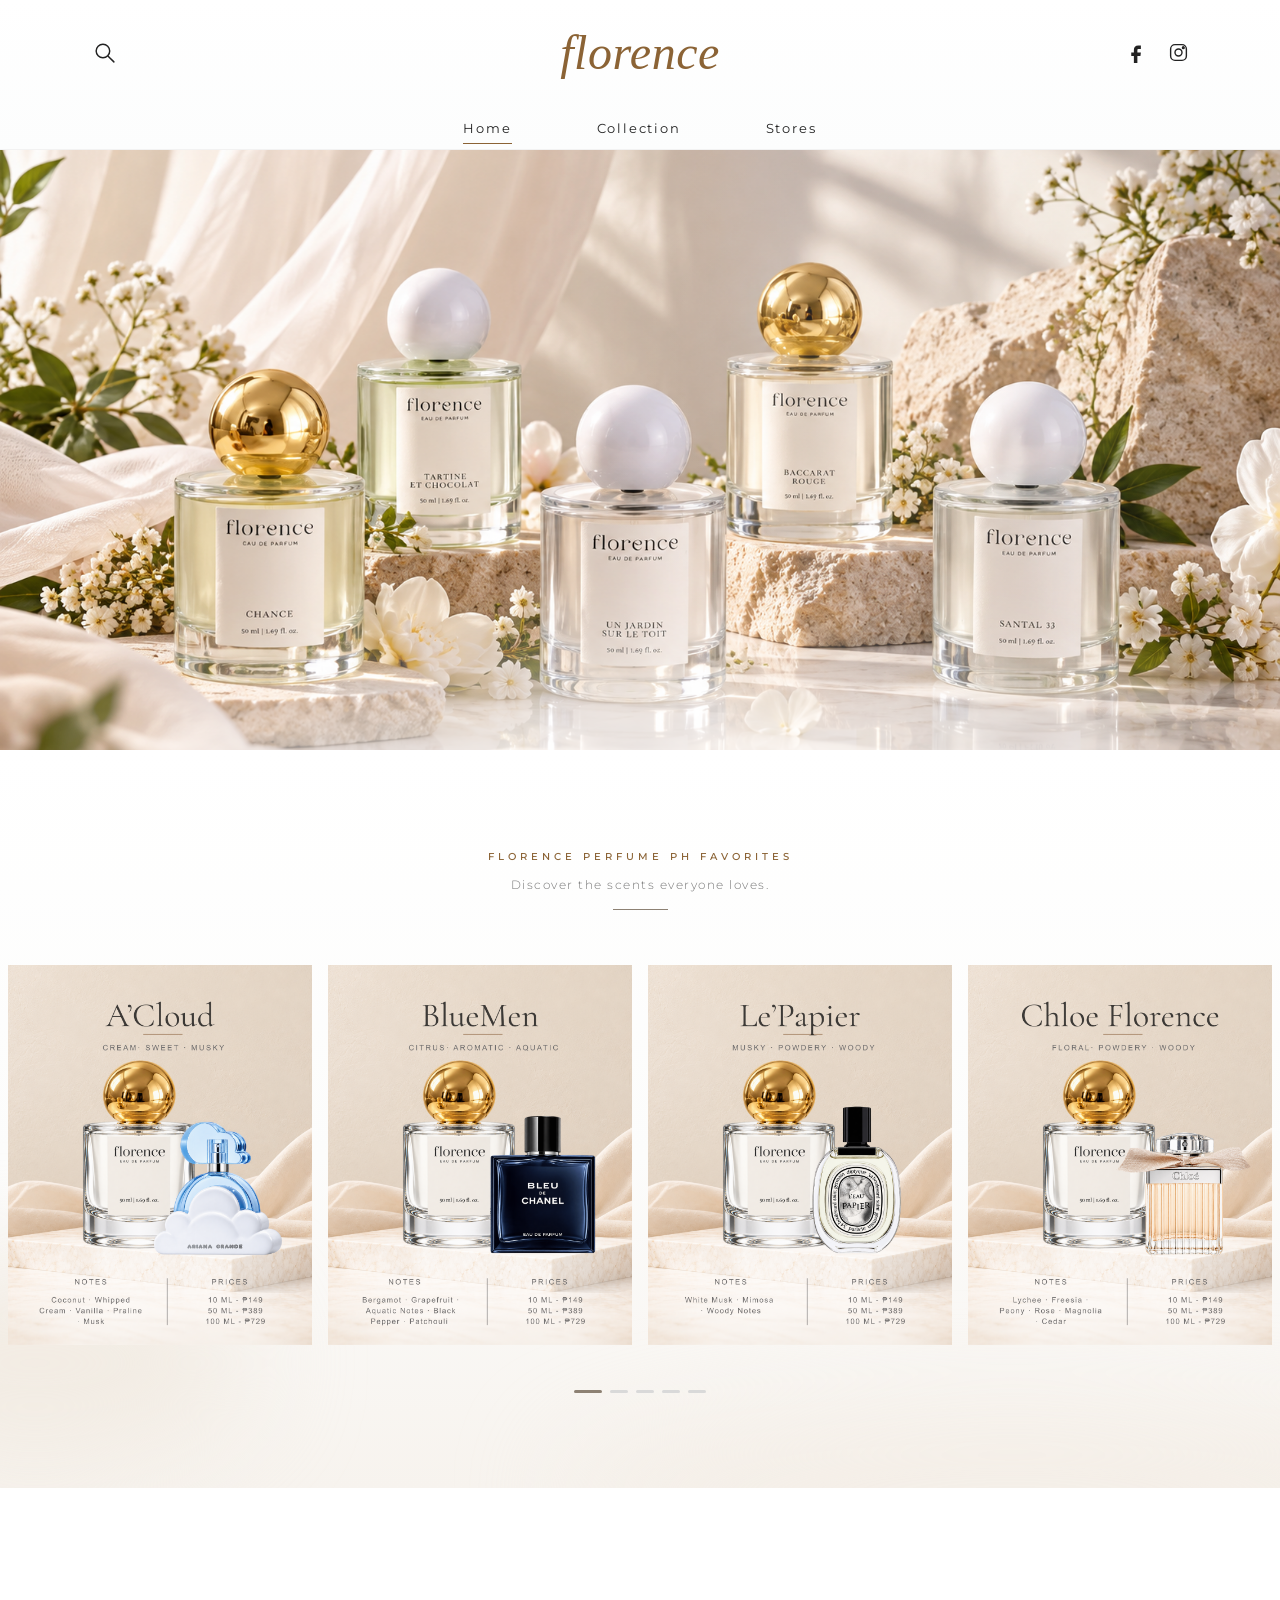
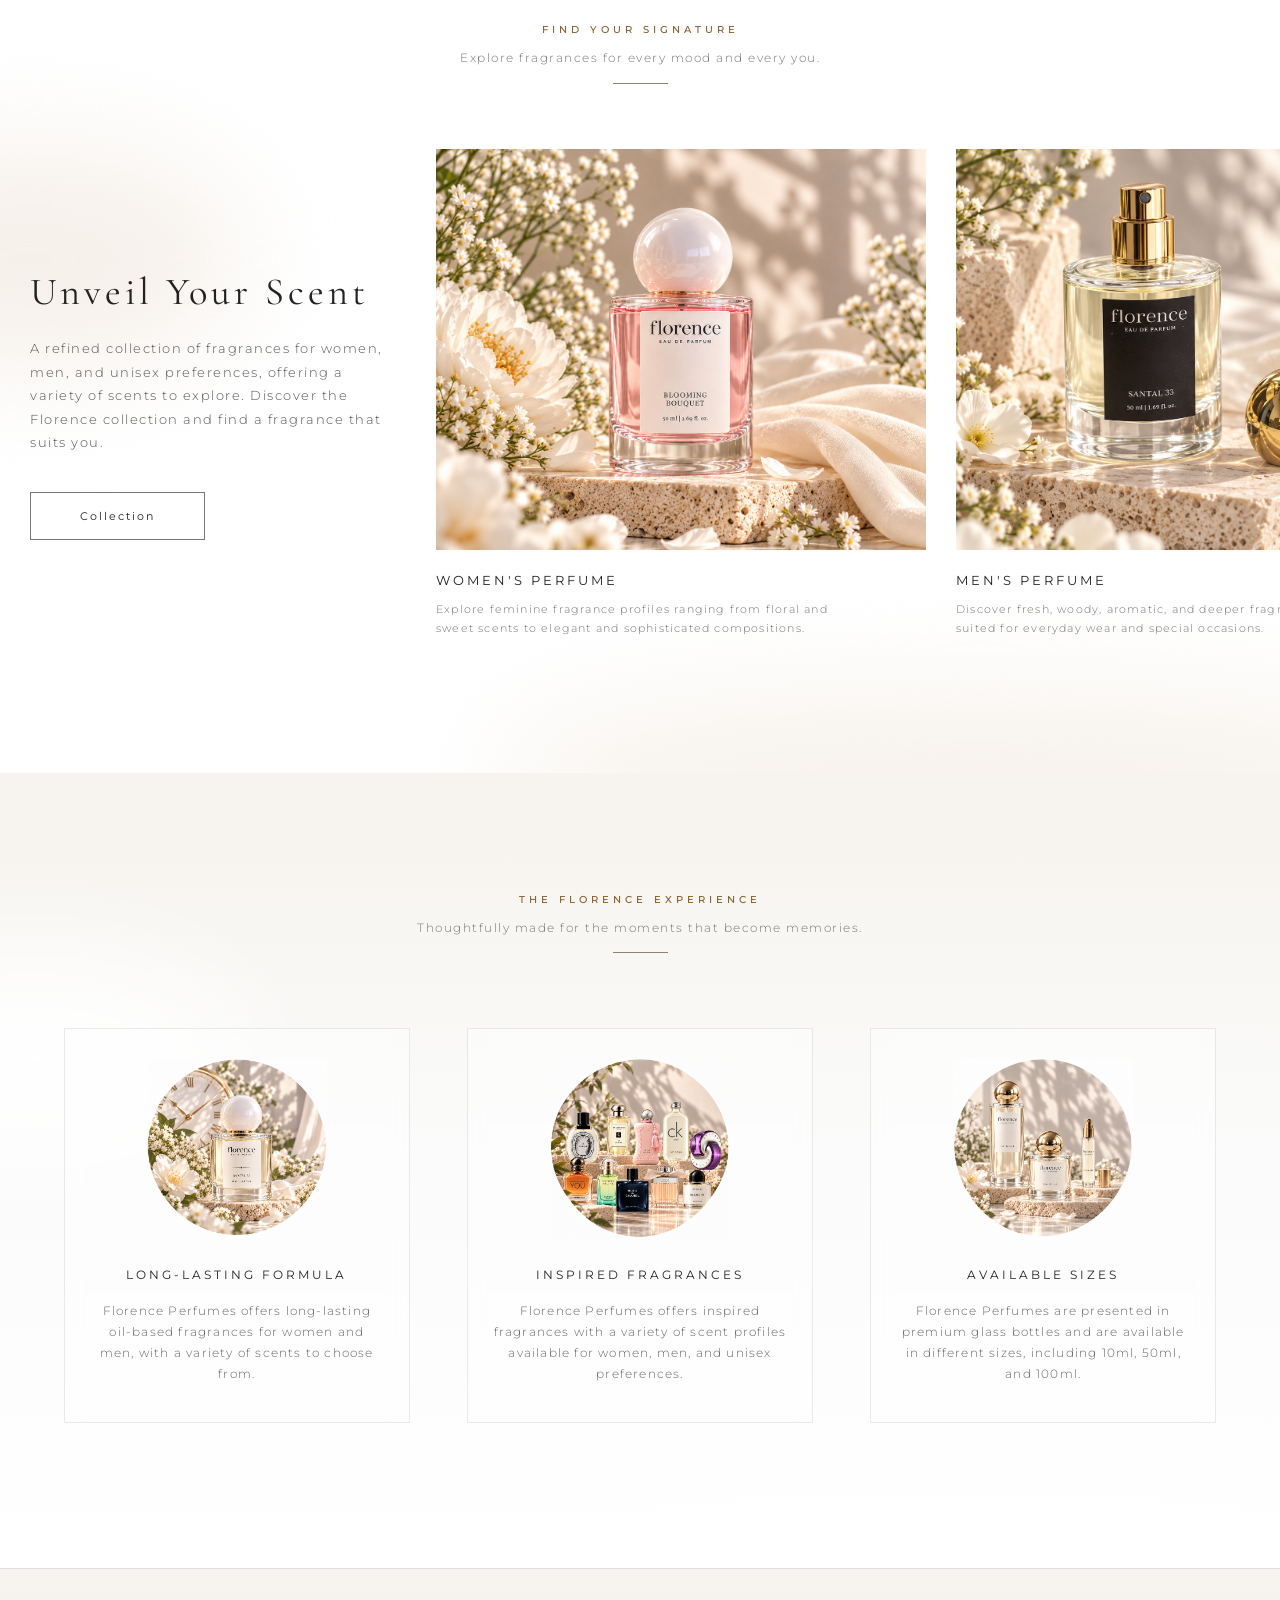
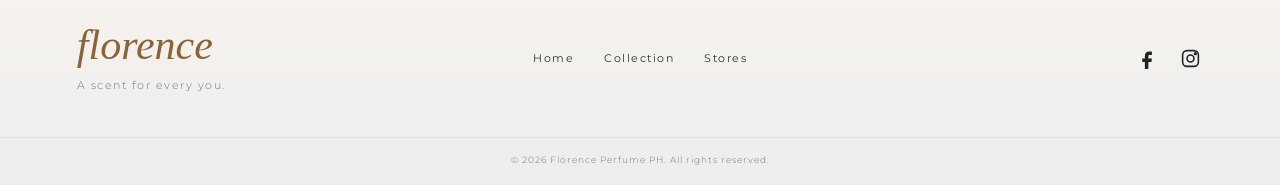
==== commit bb8cbc22: "Finalize 1" ====
--- a/index.html
+++ b/index.html
@@ -28,539 +28,54 @@
 
 <body>
 
-    <div class="price-popup">
-    <button class="close-popup" onclick="this.parentElement.style.display='none'">×</button>
-
-    <h2>FLORENCE PERFUMES</h2>
-    <h3>AVAILABLE SIZES</h3>
-
-    <p>10 ML — ₱149</p>
-    <p>50 ML — ₱389</p>
-    <p>100 ML — ₱729</p>
-</div>
-
     <!-- =====================================================
          NAVIGATION BAR
     ====================================================== -->
 
-    <header class="navbar">
-
-        <div class="nav-container">
-
-
-            <!-- LOGO -->
-
-            <a href="index.html" class="logo">
-                florence
-            </a>
-
-
-            <!-- NAVIGATION LINKS -->
-
-            <nav class="nav-menu">
-
-                <a
-                    href="index.html"
-                    class="nav-link active"
-                >
-                    Home
-                </a>
-
-
-                <a
-                    href="collection.html"
-                    class="nav-link"
-                >
-                    Collections
-                </a>
-
-                <a
-                    href="delivery.html"
-                    class="nav-link"
-                >
-                    Shop
-                </a>
-
-            </nav>
-
-        </div>
-
-    </header>
-
-
-
-    <!-- =====================================================
-         MAIN CONTENT
-    ====================================================== -->
-
-    <main>
-
-
-        <!-- =================================================
-             HERO SECTION
-        ================================================== -->
-
-        <section class="hero">
-
-
-            <!-- HERO IMAGE -->
-
-            <img
-                src="images/hero/hero-banner.png"
-                alt="Florence Perfume"
-                class="hero-image"
-            >
-
-
-            <!-- HERO CONTENT -->
-
-            <div class="hero-content">
-
-
-                <h1>
-                    A scent for<br>
-                    every you.
-                </h1>
-
-</div>
-
-        </section>
-
-
-
-        <!-- =================================================
-             BEST SELLER
-        ================================================== -->
-
-        <section class="best-seller section">
-
-
-            <!-- SECTION TITLE -->
-
-            <div class="section-title">
-
-                <h2>
-                    Best Seller
-                </h2>
-
-                <div class="title-line"></div>
-
-            </div>
-
-
-
-            <!-- CAROUSEL -->
-
-            <div class="best-seller-carousel">
-
-
-                <div class="best-seller-viewport">
-
-                    <div
-                        class="best-seller-track"
-                        id="bestSellerTrack"
-                    >
-
-
-                        <!-- 01 -->
-                        <div class="best-seller-item">
-
-                            <img
-                                src="images/best-seller/A'Cloud.png"
-                                alt="A Cloud"
-                            >
-
-                        </div>
-
-
-                        <!-- 02 -->
-
-                        <div class="best-seller-item">
-
-                            <img
-                                src="images/best-seller/BlueMen.png"
-                                alt="Blue Men"
-                            >
-
-                        </div>
-
-
-                        <!-- 03 -->
-
-
-                        <div class="best-seller-item">
-
-                            <img
-                                src="images/best-seller/LePapier.png"
-                                alt="Le Papier"
-                            >
-
-                        </div>
-
-
-                        <!-- 04 -->
-
-                        <div class="best-seller-item">
-
-                            <img
-                                src="images/best-seller/ChloeFlorence.png"
-                                alt="ChloeFlorence"
-                            >
-
-                        </div>
-
-
-
-                        <!-- 05 -->
-
-                        
-                        <div class="best-seller-item">
-
-                            <img
-                                src="images/best-seller/WoodSages.png"
-                                alt="Wood Sages"
-                            >
-
-                        </div>
-
-
-                        <!-- 06 -->
-
-                        <div class="best-seller-item">
-
-                            <img
-                                src="images/best-seller/VeryGoodGirlDay.png"
-                                alt="Very Good Girl Day"
-                            >
-
-                        </div>
-
-
-                    </div>
-
-                </div>
-
-
-            </div>
-
-
-            <!-- CAROUSEL INDICATORS -->
-
-            <div
-                class="carousel-dots"
-                id="bestSellerDots"
-            >
-
-                <span class="dot active"></span>
-                <span class="dot"></span>
-                <span class="dot"></span>
-                <span class="dot"></span>
-                <span class="dot"></span>
-
-            </div>
-
-        </section>
-
-
-
-        <!-- =================================================
-             COLLECTION
-        ================================================== -->
-
-        <section
-            class="collection section"
-            id="collection"
-        >
-
-
-            <!-- SECTION TITLE -->
-
-            <div class="section-title">
-
-                <h2>
-                    Collection
-                </h2>
-
-                <div class="title-line"></div>
-
-            </div>
-
-
-
-            <!-- COLLECTION CONTENT -->
-
-            <div class="collection-layout">
-
-
-                <!-- LEFT: INTRODUCTION -->
-
-                <div class="collection-introduction">
-
-
-                    <h3>
-                        Unveil Your Scent
-                    </h3>
-
-
-                    <p>
-                        A refined collection of fragrances for women,
-                        men, and unisex preferences, offering a variety
-                        of scents to explore. Discover the Florence
-                        collection and find a fragrance that suits you.
-                    </p>
-
-
-                    <a
-                        href="collection.html"
-                        class="discover-button"
-                    >
-                        Collection
-                    </a>
-
-                </div>
-
-
-
-                <!-- RIGHT: COLLECTION CAROUSEL -->
-
-                <div class="collection-carousel">
-
-
-                    <div class="collection-viewport">
-
-                        <div
-                            class="collection-track"
-                            id="collectionTrack"
-                        >
-
-
-                            <!-- WOMEN -->
-
-                            <article class="collection-card">
-
-                                <img
-                                    src="images/collection/collection-women.png"
-                                    alt="Women's Perfume"
-                                >
-
-
-                                <h4>
-                                    WOMEN'S PERFUME
-                                </h4>
-
-                                <p>
-                                    Explore feminine fragrance profiles
-                                    ranging from floral and sweet scents
-                                    to elegant and sophisticated compositions.
-                                </p>
-
-                            </article>
-
-
-
-                            <!-- MEN -->
-
-                            <article class="collection-card">
-
-                                <img
-                                    src="images/collection/collection-men.png"
-                                    alt="Men's Perfume"
-                                >
-
-
-                                <h4>
-                                    MEN'S PERFUME
-                                </h4>
-
-                                <p>
-                                    Discover fresh, woody, aromatic, and 
-                                    deeper fragrance styles suited for
-                                    everyday wear and special occasions.
-                                </p>
-
-                            </article>
-
-
-
-                            <!-- UNISEX -->
-
-                            <article class="collection-card">
-
-                                <img
-                                    src="images/collection/collection-unisex.png"
-                                    alt="Unisex Perfume"
-                                >
-
-
-                                <h4>
-                                    UNISEX PERFUME
-                                </h4>
-
-
-                                <p>
-                                    Explore versatile fragrances designed
-                                    to be enjoyed by anyone and matched
-                                    with different personal styles.
-                                </p>
-
-                            </article>
-
-
-                        </div>
-
-                    </div>
-
-
-                </div>
-
-            </div>
-
-        </section>
-
-
-
-<!-- =================================================
-     MORE THAN A FRAGRANCE
-================================================== -->
-
-<section class="more-than-fragrance section">
-
-    <div class="features-container">
-
-        <!-- LEFT COLUMN -->
-
-        <div class="features-left">
-
-            <!-- FEATURE 1 -->
-
-            <article class="feature">
-
-                <div class="feature-image">
-                    <img
-                        src="images/features/high-oil-concentration.png"
-                        alt="High Oil Concentration"
-                    >
-                </div>
-
-                <h3>LONG-LASTING FORMULA</h3>
-
-                <p>
-                    Florence Perfumes offers long-lasting oil-based
-                    fragrances for women and men, with a variety of
-                    scents to choose from.
-                </p>
-
-            </article>
-
-
-            <!-- FEATURE 2 -->
-
-            <article class="feature">
-
-                <div class="feature-image">
-                    <img
-                        src="images/features/long-lasting-fragrance.png"
-                        alt="Inspired Fragrances"
-                    >
-                </div>
-
-                <h3>INSPIRED FRAGRANCES</h3>
-
-                <p>
-                    Florence Perfumes offers inspired fragrances
-                    with a variety of scent profiles available
-                    for women, men, and unisex preferences.
-                </p>
-
-            </article>
-
-        </div>
-
-
-        <!-- RIGHT COLUMN -->
-
-        <article class="feature feature-large">
-
-            <div class="feature-image">
-                <img
-                    src="images/features/premium-glass-bottles.png"
-                    alt="Available Sizes"
-                >
-            </div>
-
-            <h3>AVAILABLE SIZES</h3>
-
-            <p>
-                Florence Perfumes are presented in premium
-                glass bottles and are available in different
-                sizes, including 10ml, 50ml, and 100ml.
-            </p>
-
-        </article>
-
-    </div>
-
-</section>
-
-
-    </main>
-
-
-
-    <!-- =====================================================
-         FOOTER
-    ====================================================== -->
-
-    <footer class="footer">
-
-
-        <div class="footer-container">
-
-
-            <p>
-                © 2026 All rights reserved.
-            </p>
-
-
-            <div class="social-icons">
-
-                <!-- Facebook -->
+<header class="navbar">
+
+    <div class="nav-top">
+
+        <!-- SEARCH -->
+        <button class="nav-search" type="button" aria-label="Search">
+            <svg viewBox="0 0 24 24" aria-hidden="true">
+                <circle cx="10.5" cy="10.5" r="6.5"></circle>
+                <line x1="15.5" y1="15.5" x2="21" y2="21"></line>
+            </svg>
+        </button>
+
+
+        <!-- LOGO -->
+        <a href="index.html" class="logo">
+            florence 
+        </a>
+
+
+            <!-- SOCIAL MEDIA -->
+
+            <div class="nav-socials">
 
                 <a
                     href="https://www.facebook.com/share/1DfZagzYTm/?mibextid=wwXIfr"
                     aria-label="Facebook"
-                    class="social-icon"
+                    target="_blank"
+                    rel="noopener noreferrer"
                 >
-
-                    <svg
-                        viewBox="0 0 24 24"
-                        aria-hidden="true"
-                    >
-
+                    <svg viewBox="0 0 24 24">
                         <path
                             d="M14 8h3V4h-3c-3.3 0-5 2-5 5v3H6v4h3v8h4v-8h3.5l.5-4H13V9c0-.7.3-1 1-1z"
-                            fill="currentColor"
-                        />
-
+                        ></path>
                     </svg>
-
                 </a>
 
-
-
-                <!-- Instagram -->
 
                 <a
                     href="https://www.instagram.com/florenceperfumes.ph?stkn=b3QwMWhmd2N6M2Qy"
                     aria-label="Instagram"
-                    class="social-icon"
+                    target="_blank"
+                    rel="noopener noreferrer"
                 >
-
-                    <svg
-                        viewBox="0 0 24 24"
-                        aria-hidden="true"
-                    >
-
+                    <svg viewBox="0 0 24 24">
                         <rect
                             x="3"
                             y="3"
@@ -568,36 +83,589 @@
                             height="18"
                             rx="5"
                             ry="5"
-                            fill="none"
-                            stroke="currentColor"
-                            stroke-width="2"
-                        />
+                        ></rect>
 
                         <circle
                             cx="12"
                             cy="12"
                             r="4"
-                            fill="none"
-                            stroke="currentColor"
-                            stroke-width="2"
-                        />
+                        ></circle>
 
                         <circle
                             cx="17.5"
                             cy="6.5"
                             r="1"
-                            fill="currentColor"
-                        />
-
+                        ></circle>
                     </svg>
-
                 </a>
 
             </div>
 
         </div>
 
-    </footer>
+
+    <!-- NAVIGATION LINKS -->
+    <nav class="nav-menu">
+
+        <a href="index.html" class="nav-link active">
+            Home
+        </a>
+
+        <a href="collection.html" class="nav-link">
+            Collection
+        </a>
+
+        <a href="delivery.html" class="nav-link">
+            Stores
+        </a>
+
+    </nav>
+
+</header>
+
+
+
+    <!-- =====================================================
+         MAIN CONTENT
+    ====================================================== -->
+
+    <main>
+
+
+        <!-- =================================================
+             HERO SECTION
+        ================================================== -->
+
+        <section class="hero">
+
+
+            <!-- HERO IMAGE -->
+
+            <img
+                src="images/hero/hero-banner.png"
+                alt="Florence Perfume"
+                class="hero-image"
+            >
+
+        </section>
+
+
+
+        <!-- =================================================
+             BEST SELLER
+        ================================================== -->
+
+        <section class="best-seller section">
+
+
+            <!-- SECTION TITLE -->
+
+            <div class="section-title best-seller-title">
+
+                <p class="section-eyebrow">
+                    FLORENCE PERFUME PH FAVORITES
+                </p>
+
+                <p class="section-subtitle">
+                    Discover the scents everyone loves.
+                </p>
+
+                <div class="title-line"></div>
+
+            </div>
+
+
+
+            <!-- CAROUSEL -->
+
+            <div class="best-seller-carousel">
+
+
+                <div class="best-seller-viewport">
+
+                    <div
+                        class="best-seller-track"
+                        id="bestSellerTrack"
+                    >
+
+
+                        <!-- 01 -->
+                        <div class="best-seller-item">
+
+                            <img
+                                src="images/best-seller/A'Cloud.png"
+                                alt="A Cloud"
+                            >
+
+                        </div>
+
+
+                        <!-- 02 -->
+
+                        <div class="best-seller-item">
+
+                            <img
+                                src="images/best-seller/BlueMen.png"
+                                alt="Blue Men"
+                            >
+
+                        </div>
+
+
+                        <!-- 03 -->
+
+
+                        <div class="best-seller-item">
+
+                            <img
+                                src="images/best-seller/LePapier.png"
+                                alt="Le Papier"
+                            >
+
+                        </div>
+
+
+                        <!-- 04 -->
+
+                        <div class="best-seller-item">
+
+                            <img
+                                src="images/best-seller/ChloeFlorence.png"
+                                alt="ChloeFlorence"
+                            >
+
+                        </div>
+
+
+
+                        <!-- 05 -->
+
+                        
+                        <div class="best-seller-item">
+
+                            <img
+                                src="images/best-seller/WoodSages.png"
+                                alt="Wood Sages"
+                            >
+
+                        </div>
+
+
+                        <!-- 06 -->
+
+                        <div class="best-seller-item">
+
+                            <img
+                                src="images/best-seller/VeryGoodGirlDay.png"
+                                alt="Very Good Girl Day"
+                            >
+
+                        </div>
+
+
+                    </div>
+
+                </div>
+
+
+            </div>
+
+
+            <!-- CAROUSEL INDICATORS -->
+
+            <div
+                class="carousel-dots"
+                id="bestSellerDots"
+            >
+
+                <span class="dot active"></span>
+                <span class="dot"></span>
+                <span class="dot"></span>
+                <span class="dot"></span>
+                <span class="dot"></span>
+
+            </div>
+
+        </section>
+
+
+
+        <!-- =================================================
+             COLLECTION
+        ================================================== -->
+
+        <section
+            class="collection section"
+            id="collection"
+        >
+
+
+            <!-- SECTION TITLE -->
+
+<div class="section-title collection-title">
+
+    <p class="section-eyebrow">
+        FIND YOUR SIGNATURE
+    </p>
+
+    <p class="section-subtitle">
+        Explore fragrances for every mood and every you.
+    </p>
+
+    <div class="title-line"></div>
+
+</div>
+
+
+
+            <!-- COLLECTION CONTENT -->
+
+            <div class="collection-layout">
+
+
+                <!-- LEFT: INTRODUCTION -->
+
+                <div class="collection-introduction">
+
+
+                    <h3>
+                        Unveil Your Scent
+                    </h3>
+
+
+                    <p>
+                        A refined collection of fragrances for women,
+                        men, and unisex preferences, offering a variety
+                        of scents to explore. Discover the Florence
+                        collection and find a fragrance that suits you.
+                    </p>
+
+
+                    <a
+                        href="collection.html"
+                        class="discover-button"
+                    >
+                        Collection
+                    </a>
+
+                </div>
+
+
+
+                <!-- RIGHT: COLLECTION CAROUSEL -->
+
+                <div class="collection-carousel">
+
+
+                    <div class="collection-viewport">
+
+                        <div
+                            class="collection-track"
+                            id="collectionTrack"
+                        >
+
+
+                            <!-- WOMEN -->
+
+                            <article class="collection-card">
+
+                                <img
+                                    src="images/collection/collection-women.png"
+                                    alt="Women's Perfume"
+                                >
+
+
+                                <h4>
+                                    WOMEN'S PERFUME
+                                </h4>
+
+                                <p>
+                                    Explore feminine fragrance profiles
+                                    ranging from floral and sweet scents
+                                    to elegant and sophisticated compositions.
+                                </p>
+
+                            </article>
+
+
+
+                            <!-- MEN -->
+
+                            <article class="collection-card">
+
+                                <img
+                                    src="images/collection/collection-men.png"
+                                    alt="Men's Perfume"
+                                >
+
+
+                                <h4>
+                                    MEN'S PERFUME
+                                </h4>
+
+                                <p>
+                                    Discover fresh, woody, aromatic, and 
+                                    deeper fragrance styles suited for
+                                    everyday wear and special occasions.
+                                </p>
+
+                            </article>
+
+
+
+                            <!-- UNISEX -->
+
+                            <article class="collection-card">
+
+                                <img
+                                    src="images/collection/collection-unisex.png"
+                                    alt="Unisex Perfume"
+                                >
+
+
+                                <h4>
+                                    UNISEX PERFUME
+                                </h4>
+
+
+                                <p>
+                                    Explore versatile fragrances designed
+                                    to be enjoyed by anyone and matched
+                                    with different personal styles.
+                                </p>
+
+                            </article>
+
+
+                        </div>
+
+                    </div>
+
+
+                </div>
+
+            </div>
+
+        </section>
+
+
+
+<!-- =================================================
+     MORE THAN A FRAGRANCE
+================================================== -->
+
+<section class="more-than-fragrance section">
+
+    <!-- SECTION TITLE -->
+
+    <div class="section-title fragrance-title">
+
+        <p class="section-eyebrow">
+            THE FLORENCE EXPERIENCE
+        </p>
+
+        <p class="section-subtitle">
+            Thoughtfully made for the moments that become memories.
+        </p>
+
+        <div class="title-line"></div>
+
+    </div>
+
+
+    <div class="features-container">
+
+        <!-- LEFT COLUMN -->
+
+        <div class="features-left">
+
+            <!-- FEATURE 1 -->
+
+            <article class="feature">
+
+                <div class="feature-image">
+                    <img
+                        src="images/features/high-oil-concentration.png"
+                        alt="High Oil Concentration"
+                    >
+                </div>
+
+                <h3>LONG-LASTING FORMULA</h3>
+
+                <p>
+                    Florence Perfumes offers long-lasting oil-based
+                    fragrances for women and men, with a variety of
+                    scents to choose from.
+                </p>
+
+            </article>
+
+
+            <!-- FEATURE 2 -->
+
+            <article class="feature">
+
+                <div class="feature-image">
+                    <img
+                        src="images/features/long-lasting-fragrance.png"
+                        alt="Inspired Fragrances"
+                    >
+                </div>
+
+                <h3>INSPIRED FRAGRANCES</h3>
+
+                <p>
+                    Florence Perfumes offers inspired fragrances
+                    with a variety of scent profiles available
+                    for women, men, and unisex preferences.
+                </p>
+
+            </article>
+
+        </div>
+
+
+        <!-- RIGHT COLUMN -->
+
+        <article class="feature feature-large">
+
+            <div class="feature-image">
+                <img
+                    src="images/features/premium-glass-bottles.png"
+                    alt="Available Sizes"
+                >
+            </div>
+
+            <h3>AVAILABLE SIZES</h3>
+
+            <p>
+                Florence Perfumes are presented in premium
+                glass bottles and are available in different
+                sizes, including 10ml, 50ml, and 100ml.
+            </p>
+
+        </article>
+
+    </div>
+
+</section>
+
+
+    </main>
+
+
+
+    <!-- =====================================================
+         FOOTER
+    ====================================================== -->
+
+<footer class="footer">
+
+    <div class="footer-container">
+
+        <!-- BRAND -->
+
+        <div class="footer-brand">
+
+            <a href="index.html" class="footer-logo">
+                florence
+            </a>
+
+            <p class="footer-tagline">
+                A scent for every you.
+            </p>
+
+        </div>
+
+
+        <!-- FOOTER NAVIGATION -->
+
+        <nav class="footer-nav">
+
+            <a href="index.html">
+                Home
+            </a>
+
+            <a href="collection.html">
+                Collection
+            </a>
+
+            <a href="delivery.html">
+                Stores
+            </a>
+
+        </nav>
+
+
+        <!-- SOCIAL MEDIA -->
+
+        <div class="footer-socials">
+
+            <a
+                href="#"
+                aria-label="Facebook"
+            >
+                <svg viewBox="0 0 24 24">
+                    <path
+                        d="M14 8h3V4h-3c-3.3 0-5 2-5 5v3H6v4h3v8h4v-8h3.5l.5-4H13V9c0-.7.3-1 1-1z"
+                        fill="currentColor"
+                    />
+                </svg>
+            </a>
+
+
+            <a
+                href="#"
+                aria-label="Instagram"
+            >
+                <svg viewBox="0 0 24 24">
+
+                    <rect
+                        x="3"
+                        y="3"
+                        width="18"
+                        height="18"
+                        rx="5"
+                        fill="none"
+                        stroke="currentColor"
+                        stroke-width="1.8"
+                    />
+
+                    <circle
+                        cx="12"
+                        cy="12"
+                        r="4"
+                        fill="none"
+                        stroke="currentColor"
+                        stroke-width="1.8"
+                    />
+
+                    <circle
+                        cx="17.5"
+                        cy="6.5"
+                        r="1"
+                        fill="currentColor"
+                    />
+
+                </svg>
+            </a>
+
+        </div>
+
+    </div>
+
+
+    <!-- COPYRIGHT -->
+
+    <div class="footer-bottom">
+
+        <p>
+            © 2026 Florence Perfume PH. All rights reserved.
+        </p>
+
+    </div>
+
+</footer>
 
     <script src="js/main.js"></script>
 </body>
--- a/CSS/navigation.css
+++ b/CSS/navigation.css
@@ -1,40 +1,39 @@
 /* =========================================================
    FLORENCE PERFUME PH
-   NAVIGATION BAR
-========================================================= */
-
-
-/* =========================================================
-   NAVBAR
+   NAVIGATION
 ========================================================= */
 
 .navbar {
     width: 100%;
-    height: 82px;
-
-    background-color: #EDEDED;
-
-    position: sticky;
-    top: 0;
-
-    z-index: 1000;
-}
-
-
-/* =========================================================
-   NAVIGATION CONTAINER
-========================================================= */
-
-.nav-container {
+    height: 150px;
+
+    background:
+        linear-gradient(
+            180deg,
+            #FFFFFF 0%,
+            #FCFDFD 100%
+        );
+
+    position: relative;
+    z-index: 10;
+
+    border-bottom: 1px solid rgba(180, 180, 180, 0.18);
+}
+
+
+/* =========================================================
+   TOP ROW
+========================================================= */
+
+.nav-top {
+    position: relative;
+
     width: 100%;
-    height: 100%;
-
-    padding: 0 4.5%;
-
-    display: flex;
-
-    align-items: center;
-    justify-content: space-between;
+    height: 105px;
+
+    display: flex;
+    align-items: center;
+    justify-content: center;
 }
 
 
@@ -43,19 +42,150 @@
 ========================================================= */
 
 .logo {
-    font-family: "Cormorant Garamond", Georgia, serif;
-
-    font-size: 31px;
-
-    font-weight: 400;
+    font-family:
+        "Cormorant Garamond",
+        Georgia,
+        serif;
+
+    font-size: 48px;
+
+    font-weight: 500;
+
+    font-style: italic;
 
     letter-spacing: 0.5px;
 
-    color: #111111;
+    color: #8B6335;
 
     text-decoration: none;
 
-    white-space: nowrap;
+    line-height: 1;
+
+    transition: opacity 0.3s ease;
+}
+
+.logo:hover {
+    opacity: 0.65;
+}
+
+
+/* =========================================================
+   SEARCH
+========================================================= */
+
+.nav-search {
+    position: absolute;
+
+    left: 7%;
+
+    top: 50%;
+
+    transform: translateY(-50%);
+
+    width: 30px;
+    height: 30px;
+
+    padding: 0;
+
+    border: none;
+
+    background: transparent;
+
+    color: #222222;
+
+    cursor: pointer;
+
+    display: flex;
+    align-items: center;
+    justify-content: center;
+
+    transition:
+        opacity 0.25s ease,
+        transform 0.25s ease;
+}
+
+.nav-search svg {
+    width: 25px;
+    height: 25px;
+
+    fill: none;
+
+    stroke: currentColor;
+
+    stroke-width: 1.4;
+
+    stroke-linecap: round;
+}
+
+.nav-search:hover {
+    opacity: 0.55;
+
+    transform:
+        translateY(-50%)
+        scale(1.05);
+}
+
+
+/* =========================================================
+   SOCIAL MEDIA
+========================================================= */
+
+.nav-socials {
+    position: absolute;
+
+    right: 7%;
+
+    top: 50%;
+
+    transform: translateY(-50%);
+
+    display: flex;
+
+    align-items: center;
+
+    gap: 18px;
+}
+
+.nav-socials a {
+    width: 24px;
+    height: 24px;
+
+    display: flex;
+
+    align-items: center;
+    justify-content: center;
+
+    color: #222222;
+
+    text-decoration: none;
+
+    transition:
+        opacity 0.25s ease,
+        transform 0.25s ease;
+}
+
+.nav-socials svg {
+    width: 21px;
+    height: 21px;
+
+    fill: none;
+
+    stroke: currentColor;
+
+    stroke-width: 1.6;
+
+    stroke-linecap: round;
+}
+
+.nav-socials a:first-child svg {
+    fill: currentColor;
+    stroke: none;
+}
+
+.nav-socials a:hover {
+    opacity: 0.5;
+
+    transform: translateY(-2px);
 }
 
 
@@ -64,11 +194,16 @@
 ========================================================= */
 
 .nav-menu {
-    display: flex;
-
-    align-items: center;
-
-    gap: 42px;
+    width: 100%;
+
+    height: 45px;
+
+    display: flex;
+
+    align-items: center;
+    justify-content: center;
+
+    gap: 85px;
 }
 
 
@@ -79,19 +214,30 @@
 .nav-link {
     position: relative;
 
-    font-family: "Cormorant Garamond", Georgia, serif;
-
-    font-size: 20px;
+    font-family:
+        "Montserrat",
+        Arial,
+        sans-serif;
+
+    font-size: 13px;
 
     font-weight: 400;
 
-    padding: 7px 0;
-
-    color: #111111;
+    letter-spacing: 1.8px;
+
+    color: #222222;
 
     text-decoration: none;
 
-    white-space: nowrap;
+    padding: 8px 0;
+
+    transition:
+        opacity 0.25s ease,
+        color 0.25s ease;
+}
+
+.nav-link:hover {
+    opacity: 0.55;
 }
 
 
@@ -110,16 +256,7 @@
     width: 100%;
     height: 1px;
 
-    background-color: #111111;
-}
-
-
-/* =========================================================
-   HOVER
-========================================================= */
-
-.nav-link:hover {
-    opacity: 0.6;
+    background-color: #8B6335;
 }
 
 
@@ -129,83 +266,86 @@
 
 @media (max-width: 900px) {
 
-    .nav-container {
-        padding: 0 5%;
+    .navbar {
+        height: 140px;
+    }
+
+    .nav-top {
+        height: 95px;
+    }
+
+    .logo {
+        font-size: 43px;
     }
 
     .nav-menu {
-        gap: 28px;
+        gap: 50px;
     }
 
     .nav-link {
-        font-size: 18px;
+        font-size: 12px;
+        letter-spacing: 1.5px;
+    }
+
+}
+
+
+/* =========================================================
+   MOBILE
+========================================================= */
+
+@media (max-width: 600px) {
+
+    .navbar {
+        height: 125px;
+    }
+
+    .nav-top {
+        height: 85px;
     }
 
     .logo {
-        font-size: 29px;
-    }
-}
-
-
-/* =========================================================
-   MOBILE
-========================================================= */
-
-@media (max-width: 600px) {
-
-    .navbar {
-        height: auto;
-        min-height: 75px;
-    }
-
-    .nav-container {
-        padding: 15px 5%;
-
-        flex-wrap: wrap;
-
-        row-gap: 12px;
-    }
+        font-size: 38px;
+    }
+
+    .nav-search {
+        left: 5%;
+    }
+
+    .nav-socials {
+        right: 5%;
+        gap: 10px;
+    }
+
+    .nav-menu {
+        gap: 22px;
+        height: 40px;
+    }
+
+    .nav-link {
+        font-size: 10px;
+        letter-spacing: 1px;
+    }
+
+}
+
+
+/* =========================================================
+   VERY SMALL PHONES
+========================================================= */
+
+@media (max-width: 400px) {
 
     .logo {
-        font-size: 28px;
+        font-size: 34px;
     }
 
     .nav-menu {
-        width: 100%;
-
-        justify-content: center;
-
-        gap: 20px;
+        gap: 16px;
     }
 
     .nav-link {
-        font-size: 17px;
-
-        padding: 5px 0;
-    }
-}
-
-
-/* =========================================================
-   VERY SMALL PHONES
-========================================================= */
-
-@media (max-width: 380px) {
-
-    .nav-container {
-        padding-left: 4%;
-        padding-right: 4%;
-    }
-
-    .logo {
-        font-size: 26px;
-    }
-
-    .nav-menu {
-        gap: 15px;
-    }
-
-    .nav-link {
-        font-size: 15px;
-    }
+        font-size: 9px;
+    }
+
 }
--- a/CSS/footer.css
+++ b/CSS/footer.css
@@ -1,61 +1,278 @@
 /* =========================================================
    FLORENCE PERFUME PH
-   SHARED FOOTER
+   FOOTER
 ========================================================= */
 
 .footer {
-    width:100%;
-    min-height:125px;
-    background:#EDEDED;
-    display:flex;
-    align-items:center;
-}
-
+    position: relative;
+
+    width: 100%;
+
+    background:
+        linear-gradient(
+            180deg,
+            #F7F3EE 0%,
+            #EDEDED 100%
+        );
+
+    border-top: 1px solid rgba(180, 180, 180, 0.25);
+
+    color: #222222;
+}
+
+
+/* =========================================================
+   MAIN FOOTER
+========================================================= */
 
 .footer-container {
-    width:100%;
-    padding:0 4.5%;
-    display:flex;
-    justify-content:space-between;
-    align-items:center;
-}
-
-
-.footer p {
-    font-size:12px;
-    font-weight:300;
-    color:#555;
-}
-
-
-.social-icons {
-    display:flex;
-    align-items:center;
-    gap:22px;
-}
-
-
-.social-icon {
-    width:24px;
-    height:24px;
-    display:flex;
-    align-items:center;
-    justify-content:center;
-    color:#111;
-    text-decoration:none;
-    transition:opacity .2s ease;
-}
-
-
-.social-icon svg {
-    width:20px;
-    height:20px;
-    display:block;
-}
-
-
-.social-icon:hover {
-    opacity:.6;
+    width: 100%;
+
+    max-width: 1400px;
+
+    margin: 0 auto;
+
+    padding: 55px 6% 45px;
+
+    display: grid;
+
+    grid-template-columns:
+        1fr 1fr 1fr;
+
+    align-items: center;
+}
+
+
+/* =========================================================
+   BRAND
+========================================================= */
+
+.footer-brand {
+    text-align: left;
+}
+
+.footer-logo {
+    display: inline-block;
+
+    font-family:
+        "Cormorant Garamond",
+        Georgia,
+        serif;
+
+    font-size: 42px;
+
+    font-weight: 500;
+
+    font-style: italic;
+
+    color: #8b6335;
+
+    text-decoration: none;
+
+    line-height: 1;
+
+    transition:
+        opacity 0.25s ease;
+}
+
+.footer-logo:hover {
+    opacity: 0.6;
+}
+
+
+.footer-tagline {
+    margin: 12px 0 0;
+
+    font-family:
+        "Montserrat",
+        Arial,
+        sans-serif;
+
+    font-size: 11px;
+
+    font-weight: 300;
+
+    letter-spacing: 1.5px;
+
+    color: #777777;
+}
+
+
+/* =========================================================
+   FOOTER NAVIGATION
+========================================================= */
+
+.footer-nav {
+    display: flex;
+
+    justify-content: center;
+
+    align-items: center;
+
+    gap: 30px;
+}
+
+.footer-nav a {
+    font-family:
+        "Montserrat",
+        Arial,
+        sans-serif;
+
+    font-size: 11px;
+
+    font-weight: 400;
+
+    letter-spacing: 1.5px;
+
+    color: #333333;
+
+    text-decoration: none;
+
+    transition:
+        opacity 0.25s ease;
+}
+
+.footer-nav a:hover {
+    opacity: 0.5;
+}
+
+/* =========================================================
+   SOCIAL MEDIA
+========================================================= */
+
+.footer-socials {
+    display: flex;
+
+    justify-content: flex-end;
+
+    align-items: center;
+
+    gap: 18px;
+}
+
+
+.footer-socials a {
+    width: 25px;
+    height: 25px;
+
+    display: flex;
+
+    align-items: center;
+    justify-content: center;
+
+    color: #222222;
+
+    text-decoration: none;
+
+    transition:
+        transform 0.25s ease,
+        opacity 0.25s ease;
+}
+
+
+/* General SVG */
+
+.footer-socials svg {
+    width: 21px;
+    height: 21px;
+
+    display: block;
+}
+
+
+/* =========================================================
+   FACEBOOK
+========================================================= */
+
+.footer-socials a[aria-label="Facebook"] svg {
+    fill: currentColor;
+    stroke: none;
+}
+
+
+/* =========================================================
+   INSTAGRAM
+========================================================= */
+
+.footer-socials a[aria-label="Instagram"] svg {
+    fill: none;
+
+    stroke: currentColor;
+
+    stroke-width: 1.6;
+
+    stroke-linecap: round;
+}
+
+
+/* Hover */
+
+.footer-socials a:hover {
+    opacity: 0.5;
+
+    transform:
+        translateY(-2px);
+}
+
+
+/* =========================================================
+   COPYRIGHT
+========================================================= */
+
+.footer-bottom {
+    width: 100%;
+
+    padding: 16px 6% 20px;
+
+    border-top:
+        1px solid rgba(180, 180, 180, 0.25);
+
+    text-align: center;
+}
+
+.footer-bottom p {
+    margin: 0;
+
+    font-family:
+        "Montserrat",
+        Arial,
+        sans-serif;
+
+    font-size: 9px;
+
+    font-weight: 300;
+
+    letter-spacing: 1px;
+
+    color: #777777;
+}
+
+
+/* =========================================================
+   TABLET
+========================================================= */
+
+@media (max-width: 900px) {
+
+    .footer-container {
+        grid-template-columns: 1fr;
+
+        gap: 30px;
+
+        text-align: center;
+    }
+
+    .footer-brand {
+        text-align: center;
+    }
+
+    .footer-nav {
+        gap: 25px;
+    }
+
+    .footer-socials {
+        justify-content: center;
+    }
 }
 
 
@@ -63,14 +280,31 @@
    MOBILE
 ========================================================= */
 
-@media(max-width:900px){
-    .footer{
-        min-height:100px;
-    }
-
-    .footer-container{
-        padding:20px 5%;
-        flex-direction:column;
-        gap:20px;
-    }
+@media (max-width: 600px) {
+
+    .footer-container {
+        padding: 45px 7% 35px;
+
+        gap: 25px;
+    }
+
+    .footer-logo {
+        font-size: 38px;
+    }
+
+    .footer-nav {
+        flex-wrap: wrap;
+
+        gap: 15px 22px;
+    }
+
+    .footer-nav a {
+        font-size: 10px;
+    }
+
+    .footer-bottom {
+        padding-left: 7%;
+        padding-right: 7%;
+    }
+
 }
--- a/CSS/style.css
+++ b/CSS/style.css
@@ -14,34 +14,27 @@
     box-sizing: border-box;
 }
 
-
 html {
     scroll-behavior: smooth;
 }
-
 
 body {
     background-color: #FFFFFF;
     color: #111111;
-
     font-family: "Montserrat", Arial, sans-serif;
-
     overflow-x: hidden;
 }
-
 
 img {
     display: block;
     max-width: 100%;
 }
 
-
 a {
     color: inherit;
     text-decoration: none;
 }
 
-
 button,
 input {
     font-family: inherit;
@@ -54,27 +47,47 @@
 
 .hero {
     position: relative;
-
-    width: 100%;
-    height: 650px;
-
+    width: 100%;
+    height: 600px;
     overflow: hidden;
-
     background-color: #000000;
+}
+
+.hero::before {
+    content: "";
+    position: absolute;
+    inset: 0;
+    z-index: 1;
+
+    background:
+        radial-gradient(
+            circle at 72% 30%,
+            rgba(255, 255, 255, 0.16),
+            transparent 38%
+        );
+
+    pointer-events: none;
 }
 
 .hero::after {
     content: "";
-
     position: absolute;
-
-    inset: 0;
-
-    /* Dark overlay */
-    background: rgba(0, 0, 0, 0.16);
+    left: 50%;
+    bottom: -100px;
+
+    width: 85%;
+    height: 180px;
+
+    transform: translateX(-50%);
+
+    background: rgba(255, 255, 255, 0.72);
+    border-radius: 50%;
+    filter: blur(55px);
 
     pointer-events: none;
-}
+    z-index: 2;
+}
+
 .hero-image {
     width: 100%;
     height: 100%;
@@ -83,42 +96,6 @@
     object-position: center;
 }
 
-
-.hero-content {
-    position: absolute;
-
-    top: 0;
-    left: 0;
-
-    width: 100%;
-    height: 100%;
-
-    padding-left: 10%;
-
-    display: flex;
-    flex-direction: column;
-
-    align-items: flex-start;
-    justify-content: center;
-
-    z-index: 2;
-}
-
-
-.hero h1 {
-    position: relative;
-    left: 100px;
-
-    font-family: "Cormorant Garamond", Georgia, serif;
-
-    font-size: clamp(42px, 4vw, 59px);
-
-    font-weight: 400;
-
-    line-height: 1.15;
-
-    margin-bottom: 38px;
-}
 
 /* =========================================================
    GENERAL SECTIONS
@@ -128,50 +105,143 @@
     width: 100%;
 }
 
-
 .section-title {
     text-align: center;
 }
 
-
 .section-title h2 {
     font-family: "Cormorant Garamond", Georgia, serif;
-
     font-size: clamp(36px, 3.3vw, 48px);
-
     font-weight: 400;
-
     letter-spacing: 7px;
 }
 
-
 .title-line {
-    width: 70px;
-    height: 2px;
-
-    margin: 9px auto 0;
-
-    background-color: #111111;
-}
+    width: 55px;
+    height: 1px;
+
+    margin: 14px auto 0;
+
+    background-color: #8D8173;
+}
+
+.section-eyebrow {
+    margin: 0 0 12px;
+
+    font-family: "Montserrat", Arial, sans-serif;
+    font-size: 10px;
+    font-weight: 530;
+    letter-spacing: 4px;
+
+    color: #8B6335;
+}
+
+.section-subtitle {
+    margin: 12px 0 0;
+
+    font-family: "Montserrat", Arial, sans-serif;
+    font-size: 12px;
+    font-weight: 300;
+    letter-spacing: 1.5px;
+    line-height: 1.7;
+
+    color: #777777;
+}
+
 
 /* =========================================================
-   BEST SELLER
+   BEST SELLERS
 ========================================================= */
 
 .best-seller {
+    position: relative;
+    width: 100%;
+
     padding-top: 100px;
-    padding-bottom: 60px;
-}
-
+    padding-bottom: 95px;
+
+    overflow: hidden;
+
+background:
+    linear-gradient(
+        180deg,
+        #FFFFFF 0%,
+        #FCFCFB 55%,
+        #F7F3EE 100%
+    );
+}
+
+
+/* Soft atmosphere */
+
+.best-seller::before {
+    content: "";
+
+    position: absolute;
+    left: -180px;
+    bottom: 30px;
+
+    width: 430px;
+    height: 190px;
+
+    background: rgba(241, 233, 223, 0.8);
+
+    border-radius: 50%;
+    filter: blur(55px);
+
+    pointer-events: none;
+}
+
+.best-seller::after {
+    content: "";
+
+    position: absolute;
+    right: -180px;
+    bottom: -80px;
+
+    width: 70%;
+    height: 150px;
+
+    background: rgba(243, 236, 228, 0.75);
+
+    border-radius: 50%;
+    filter: blur(55px);
+
+    pointer-events: none;
+}
+
+
+/* Title */
+
+.best-seller-title {
+    position: relative;
+    z-index: 2;
+
+    text-align: center;
+}
+
+.best-seller-title h2 {
+    margin: 0;
+
+    font-family: "Cormorant Garamond", Georgia, serif;
+    font-size: clamp(42px, 4vw, 56px);
+    font-weight: 400;
+    letter-spacing: 6px;
+
+    color: #222222;
+}
+
+
+/* Carousel */
 
 .best-seller-carousel {
     position: relative;
-
-    width: 100%;
-
-    margin-top: 45px;
-}
-
+    width: 100%;
+
+    margin-top: 55px;
+
+    z-index: 2;
+}
 
 .best-seller-viewport {
     width: 100%;
@@ -180,7 +250,6 @@
     overflow-y: hidden;
 
     scroll-behavior: smooth;
-
     scrollbar-width: none;
 
     -webkit-overflow-scrolling: touch;
@@ -188,73 +257,94 @@
     cursor: grab;
 }
 
+.best-seller-viewport:active {
+    cursor: grabbing;
+}
 
 .best-seller-viewport::-webkit-scrollbar {
     display: none;
 }
 
-
 .best-seller-track {
     display: flex;
-
     width: max-content;
-
-    transition: none;
-}
-
+}
+
+
+/* Product items */
 
 .best-seller-item {
     flex: 0 0 25vw;
-
     width: 25vw;
 
     padding: 0 8px;
-}
-
+
+    transition: transform 0.5s ease;
+}
+
+.best-seller-item:hover {
+    transform: translateY(-8px);
+}
 
 .best-seller-item img {
     width: 100%;
-
     height: auto;
 
     display: block;
 
     object-fit: contain;
-}
-
-
-/* =========================================================
-   DOTS
-========================================================= */
+
+    transition:
+        transform 0.5s ease,
+        filter 0.5s ease;
+}
+
+.best-seller-item:hover img {
+    transform:
+        translateY(-5px)
+        scale(1.015);
+
+    filter:
+        drop-shadow(
+            0 16px 20px rgba(80, 70, 60, 0.13)
+        );
+}
+
+
+/* Dots */
 
 .carousel-dots {
+    position: relative;
+    z-index: 2;
+
     display: flex;
-
     justify-content: center;
     align-items: center;
 
     gap: 8px;
 
-    margin-top: 50px;
-}
-
+    margin-top: 45px;
+}
 
 .dot {
     display: block;
 
-    width: 13px;
-    height: 4px;
+    width: 18px;
+    height: 3px;
 
     border: none;
-
-    border-radius: 5px;
-
-    background-color: #D2D2D2;
-}
-
+    border-radius: 10px;
+
+    background: #D9D9D9;
+
+    transition:
+        width 0.3s ease,
+        background-color 0.3s ease;
+}
 
 .dot.active {
-    background-color: #222222;
+    width: 28px;
+    background: #8D8173;
 }
 
 
@@ -263,99 +353,170 @@
 ========================================================= */
 
 .collection {
-    padding-top: 150px;
-    padding-bottom: 150px;
-}
-
+    position: relative;
+    width: 100%;
+
+    padding-top: 135px;
+    padding-bottom: 135px;
+
+    overflow: hidden;
+
+    background-color: #FFFFFF;
+}
+
+
+/* Soft mist */
+
+.collection::before {
+    content: "";
+
+    position: absolute;
+    left: -180px;
+    top: 260px;
+
+    width: 420px;
+    height: 220px;
+
+    background: rgba(244, 237, 229, 0.8);
+
+    border-radius: 50%;
+    filter: blur(55px);
+
+    pointer-events: none;
+}
+
+.collection::after {
+    content: "";
+
+    position: absolute;
+    right: -180px;
+    bottom: -90px;
+
+    width: 75%;
+    height: 170px;
+
+    background: rgba(246, 240, 233, 0.85);
+
+    border-radius: 50%;
+    filter: blur(55px);
+
+    pointer-events: none;
+}
+
+
+/* Title */
+
+.collection-title {
+    position: relative;
+    z-index: 2;
+
+    text-align: center;
+}
+
+
+/* Layout */
 
 .collection-layout {
-    width: 100%;
-
-    margin-top: 30px;
+    position: relative;
+    width: 100%;
+
+    margin-top: 65px;
 
     display: grid;
-
-    grid-template-columns: 36% 64%;
-}
-
-
-/* LEFT INTRODUCTION */
+    grid-template-columns: 34% 66%;
+
+    align-items: center;
+
+    z-index: 2;
+}
+
+
+/* Introduction */
 
 .collection-introduction {
-    padding: 45px 12% 0 6%;
-}
-
+    padding: 25px 12% 0 7%;
+}
 
 .collection-introduction h3 {
+    margin-bottom: 24px;
+
     font-family: "Cormorant Garamond", Georgia, serif;
-
-    font-size: clamp(32px, 2.8vw, 42px);
-
+    font-size: clamp(34px, 3vw, 46px);
     font-weight: 400;
-
-    letter-spacing: 5px;
-
+    letter-spacing: 4px;
     line-height: 1.1;
 
-    margin-bottom: 20px;
-}
-
+    color: #222222;
+}
 
 .collection-introduction p {
-    max-width: 410px;
-
-    font-size: 14px;
-
-    line-height: 1.7;
-
-    letter-spacing: 2px;
-
-    font-weight: 390;
-
-    margin-bottom: 50px;
-}
-
-
-/* DISCOVER BUTTON */
+    max-width: 390px;
+
+    margin-bottom: 38px;
+
+    font-family: "Montserrat", Arial, sans-serif;
+    font-size: 13px;
+    line-height: 1.8;
+    letter-spacing: 1.5px;
+    font-weight: 300;
+
+    color: #555555;
+}
+
+
+/* Explore button */
 
 .discover-button {
+    position: relative;
+
     display: flex;
-
     justify-content: center;
     align-items: center;
 
-    width: 170px;
+    width: 175px;
     height: 48px;
 
-    background-color: #3D3D3D;
-
+    border: 1px solid #777777;
+
+    background: rgba(255, 255, 255, 0.7);
+
+    color: #222222;
+
+    font-family: "Montserrat", Arial, sans-serif;
+    font-size: 11px;
+    font-weight: 400;
+    letter-spacing: 2px;
+
+    text-decoration: none;
+
+    transition:
+        background-color 0.3s ease,
+        color 0.3s ease,
+        transform 0.3s ease;
+}
+
+.discover-button:hover {
+    background-color: #8B6335;
     color: #FFFFFF;
 
-    border-radius: 6px;
-
-    font-family: "Cormorant Garamond", Georgia, serif;
-
-    font-size: 20px;
-
-    letter-spacing: 2px;
-}
-
-
-/* =========================================================
-   COLLECTION CAROUSEL
-========================================================= */
+    transform: translateY(-3px);
+}
+
+
+/* Collection carousel */
 
 .collection-carousel {
     position: relative;
 
     width: 100%;
+    min-width: 0;
 
     overflow: hidden;
 }
 
-
 .collection-viewport {
     width: 100%;
+    min-width: 0;
 
     overflow-x: auto;
     overflow-y: hidden;
@@ -364,17 +525,19 @@
 
     -webkit-overflow-scrolling: touch;
 
+    scroll-behavior: smooth;
+
     cursor: grab;
-
-    scroll-behavior: smooth;
-}
-
+}
+
+.collection-viewport:active {
+    cursor: grabbing;
+}
 
 .collection-viewport::-webkit-scrollbar {
     display: none;
 }
 
-
 .collection-track {
     display: flex;
 
@@ -382,53 +545,72 @@
 }
 
 
-/* KEEP ORIGINAL CARD SIZE */
+/* Collection cards */
 
 .collection-card {
     flex: 0 0 58%;
+    width: 58%;
 
     margin-right: 30px;
-}
-
-
-/* KEEP ORIGINAL IMAGE SIZE */
+
+    min-width: 0;
+
+    transition: transform 0.5s ease;
+}
+
+.collection-card:hover {
+    transform: translateY(-7px);
+}
 
 .collection-card img {
-    width: 100%;
+    display: block;
+
+    width: 100%;
+    height: auto;
 
     aspect-ratio: 1.22 / 1;
 
     object-fit: cover;
 
-    margin-bottom: 22px;
-}
-
-
-/* KEEP ORIGINAL TEXT */
+    transition:
+        transform 0.6s ease,
+        filter 0.6s ease;
+}
+
+.collection-card:hover img {
+    transform: scale(1.015);
+
+    filter:
+        drop-shadow(
+            0 14px 20px rgba(80, 70, 60, 0.12)
+        );
+}
 
 .collection-card h4 {
-    font-family: "Cormorant Garamond", Georgia, serif;
-
-    font-size: 17px;
-
-    font-weight: 510;
-
+    margin-top: 22px;
+    margin-bottom: 12px;
+
+    font-family: "Montserrat", Arial, sans-serif;
+    font-size: 13px;
+    font-weight: 400;
     letter-spacing: 3px;
 
-    margin-bottom: 24px;
-}
-
+    color: #222222;
+}
 
 .collection-card p {
-    max-width: 350px;
-
+    width: 100%;
+    max-width: 430px;
+
+    margin: 0;
+
+    font-family: "Montserrat", Arial, sans-serif;
     font-size: 11px;
-
+    font-weight: 300;
     line-height: 1.7;
-
-    letter-spacing: 1.5px;
-
-    font-weight: 390;
+    letter-spacing: 1.2px;
+
+    color: #777777;
 }
 
 
@@ -437,268 +619,297 @@
 ========================================================= */
 
 .more-than-fragrance {
-    width: 100%;
-    padding: 60px 0 80px;
-    background-color: #FFFFFF;
-}
-
-
-/* DARK FEATURE BANNER */
+    position: relative;
+    width: 100%;
+
+    padding: 120px 5% 145px;
+
+    overflow: hidden;
+
+background:
+    linear-gradient(
+        180deg,
+        #F7F3EE 0%,
+        #FAFBFA 48%,
+        #FFFFFF 100%
+    );
+}
+
+
+/* Soft atmosphere */
+
+.more-than-fragrance::before {
+    content: "";
+
+    position: absolute;
+
+    left: -180px;
+    top: 180px;
+
+    width: 430px;
+    height: 210px;
+
+    border-radius: 50%;
+
+    background: rgba(255, 255, 255, 0.9);
+
+    filter: blur(55px);
+
+    pointer-events: none;
+}
+
+.more-than-fragrance::after {
+    content: "";
+
+    position: absolute;
+
+    right: -180px;
+    bottom: -70px;
+
+    width: 80%;
+    height: 150px;
+
+    border-radius: 50%;
+
+    background: rgba(255, 255, 255, 0.9);
+
+    filter: blur(55px);
+
+    pointer-events: none;
+}
+
+
+/* Title */
+
+.fragrance-title {
+    position: relative;
+    z-index: 2;
+
+    margin-bottom: 75px;
+
+    text-align: center;
+}
+
+.fragrance-title h2 {
+    margin: 0;
+
+    font-family: "Cormorant Garamond", Georgia, serif;
+    font-size: clamp(40px, 4vw, 54px);
+    font-weight: 400;
+    letter-spacing: 5px;
+
+    color: #222222;
+}
+
+
+/* Features */
 
 .features-container {
-    width: 100%;
-    height: 360px;
+    position: relative;
+    z-index: 2;
+
+    width: 100%;
 
     display: grid;
-    grid-template-columns: 1fr 1fr;
-
-    background-color: #292929;
-    color: #FFFFFF;
-}
-
-
-/* LEFT COLUMN */
+    grid-template-columns: repeat(3, 1fr);
+
+    gap: 5%;
+
+    margin-top: 0;
+}
 
 .features-left {
-    display: flex;
-    flex-direction: column;
-}
-
-
-/* FEATURE */
+    display: contents;
+}
 
 .feature {
-    flex: 1;
-
-    display: flex;
-    flex-direction: column;
-    align-items: center;
-    justify-content: center;
-
     text-align: center;
-    padding: 20px 8%;
-}
-
-
-/* HORIZONTAL DIVIDER */
-
-.features-left .feature:first-child {
-    border-bottom: 1px solid rgba(255, 255, 255, 0.12);
-}
-
-
-/* VERTICAL DIVIDER */
-
-.feature-large {
-    border-left: 1px solid rgba(255, 255, 255, 0.12);
-}
-
-
-/* ICON */
+
+    padding: 30px 25px 38px;
+
+    border: 1px solid rgba(180, 180, 180, 0.28);
+
+    background: rgba(255, 255, 255, 0.45);
+
+    backdrop-filter: blur(8px);
+
+    transition:
+        transform 0.45s ease,
+        background-color 0.45s ease,
+        box-shadow 0.45s ease;
+}
+
+.feature:hover {
+    transform: translateY(-8px);
+
+    background: rgba(255, 255, 255, 0.75);
+
+    box-shadow:
+        0 18px 35px rgba(90, 90, 90, 0.08);
+}
 
 .feature-image {
-    width: 45px;
-    height: 45px;
-    margin-bottom: 12px;
+    width: 180px;
+    height: 180px;
+
+    margin: 0 auto 28px;
 
     display: flex;
     align-items: center;
     justify-content: center;
+
+    border-radius: 50%;
+
+    background:
+        radial-gradient(
+            circle,
+            rgba(255, 255, 255, 0.95) 0%,
+            rgba(245, 248, 248, 0.55) 65%,
+            rgba(245, 248, 248, 0) 100%
+        );
+
+    transition: transform 0.5s ease;
+}
+
+.feature:hover .feature-image {
+    transform: translateY(-5px);
 }
 
 .feature-image img {
-    width: 38px;
-    height: 38px;
+    width: 100%;
+    height: 100%;
+
     object-fit: contain;
 }
 
-
-/* TITLE */
-
 .feature h3 {
-    margin: 0 0 8px;
-
-    font-family: "Cormorant Garamond", Georgia, serif;
-    font-size: 17px;
-    font-weight: 500;
+    margin: 0 0 18px;
+
+    font-family: "Montserrat", Arial, sans-serif;
+    font-size: 12px;
+    font-weight: 400;
     letter-spacing: 3px;
-    color: #FFFFFF;
-}
-
-
-/* DESCRIPTION */
+
+    color: #222222;
+}
 
 .feature p {
-    max-width: 430px;
-    margin: 0;
-
-    font-family: "Crimson Garamond", Georgia, serif;
-    font-size: 15px;
-    line-height: 1.45;
-    font-weight: 390;
-    letter-spacing: 0.3px;
-    color: #FFFFFF;
-}
-
-.price-popup {
-    position: fixed;
-    bottom: 20px;
-    left: 20px;
-    width: 360px;
-    padding: 35px;
-    background: #fff;
-    z-index: 9999;
-    box-shadow: 0 4px 20px rgba(0,0,0,.15);
-}
-
-.price-popup h2 {
-    font-family: "Cormorant Garamond";
-    font-size: 28px;
-    letter-spacing: 3px;
-    margin: 0 0 20px;
-}
-
-.price-popup h3 {
-    font-size: 13px;
-    letter-spacing: 3px;
-    margin-bottom: 20px;
-}
-
-.price-popup p {
-    font-size: 15px;
-    margin: 10px 0;
-}
-
-.close-popup {
-    position: absolute;
-    top: 10px;
-    right: 12px;
-    border: none;
-    background: none;
-    font-size: 24px;
-    cursor: pointer;
-}
+    max-width: 310px;
+
+    margin: 0 auto;
+
+    font-family: "Montserrat", Arial, sans-serif;
+    font-size: 12px;
+    line-height: 1.75;
+    letter-spacing: 1.2px;
+    font-weight: 300;
+
+    color: #666666;
+}
+
+
+/* =========================================================
+   GENERAL INTERACTION
+========================================================= */
+
+.collection-introduction,
+.collection-card,
+.feature {
+    transition:
+        transform 0.5s ease,
+        opacity 0.5s ease;
+}
+
 
 /* =========================================================
    TABLET
+   901px DOWN TO 600px
 ========================================================= */
 
 @media (max-width: 900px) {
 
-/* =====================================================
-   HERO
-===================================================== */
-
-.hero {
-    width: 100%;
-    height: auto;
-    min-height: 380px;
-
-    aspect-ratio: 16 / 7;
-
-    overflow: hidden;
-}
-
-.hero-image {
-    width: 100%;
-    height: 100%;
-
-    object-fit: cover;
-    object-position: center center;
-}
-
-.hero-content {
-    width: 100%;
-    height: 100%;
-
-    padding-left: 10%;
-    padding-right: 7%;
-}
-
-.hero h1 {
-    left: 0;
-
-    max-width: 70%;
-
-    font-size: clamp(34px, 5vw, 48px);
-
-    line-height: 1.1;
-
-    margin-bottom: 30px;
-}
-
-    /* =====================================================
-       SECTION TITLES
-    ===================================================== */
+    /* -----------------------------------------------------
+       HERO
+    ----------------------------------------------------- */
+
+    .hero {
+        height: auto;
+        min-height: 380px;
+
+        aspect-ratio: 16 / 7;
+    }
+
+    .hero-image {
+        width: 100%;
+        height: 100%;
+
+        object-fit: cover;
+        object-position: center center;
+    }
+
+    .hero-scroll {
+        gap: 9px;
+    }
+
+    .hero-scroll span {
+        height: 30px;
+    }
+
+    .hero-scroll p {
+        font-size: 7px;
+        letter-spacing: 2.5px;
+    }
+
+
+    /* -----------------------------------------------------
+       GENERAL TITLES
+    ----------------------------------------------------- */
 
     .section-title h2 {
         font-size: clamp(34px, 5vw, 44px);
-
         letter-spacing: 5px;
     }
 
-
-    /* =====================================================
-       BEST SELLER
-    ===================================================== */
+    .section-eyebrow {
+        font-size: 9px;
+        letter-spacing: 3px;
+    }
+
+    .section-subtitle {
+        font-size: 11px;
+        letter-spacing: 1.2px;
+    }
+
+
+    /* -----------------------------------------------------
+       BEST SELLERS
+    ----------------------------------------------------- */
 
     .best-seller {
-        padding-top: 55px;
-        padding-bottom: 55px;
+        padding-top: 65px;
+        padding-bottom: 65px;
+    }
+
+    .best-seller-title h2 {
+        font-size: clamp(38px, 5vw, 50px);
     }
 
     .best-seller-carousel {
-        position: relative;
-
-        width: 100%;
-
-        margin-top: 55px;
-
-        overflow: hidden;
-    }
-
-    .best-seller-viewport {
-        width: 100%;
-
-        overflow-x: auto;
-        overflow-y: hidden;
-
-        scrollbar-width: none;
-
-        -webkit-overflow-scrolling: touch;
-
-        scroll-behavior: smooth;
-    }
-
-    .best-seller-viewport::-webkit-scrollbar {
-        display: none;
-    }
-
-    .best-seller-track {
-        display: flex;
-
-        width: max-content;
-
-        transition: none;
+        margin-top: 50px;
     }
 
     .best-seller-item {
         flex: 0 0 50%;
-
-        width: 50vw;
-
-        padding: 0 8px;
+        width: 50%;
+
+        padding: 0 7px;
     }
 
     .best-seller-item img {
-        display: block;
-
         width: 100%;
         height: auto;
 
-        aspect-ratio: 1 / 0.78;
-
-        object-fit: cover;
+        object-fit: contain;
     }
 
     .carousel-dots {
@@ -706,9 +917,9 @@
     }
 
 
-    /* =====================================================
+    /* -----------------------------------------------------
        COLLECTION
-    ===================================================== */
+    ----------------------------------------------------- */
 
     .collection {
         padding-top: 100px;
@@ -716,11 +927,12 @@
     }
 
     .collection-layout {
-        width: 100%;
+        margin-top: 55px;
 
         grid-template-columns: 1fr;
-    }
-
+
+        align-items: start;
+    }
 
     .collection-introduction {
         padding: 35px 7% 50px;
@@ -730,6 +942,7 @@
 
     .collection-introduction h3 {
         font-size: clamp(32px, 5vw, 42px);
+        letter-spacing: 4px;
     }
 
     .collection-introduction p {
@@ -737,46 +950,28 @@
 
         margin-left: auto;
         margin-right: auto;
-    }
-
+        margin-bottom: 32px;
+
+        font-size: 12px;
+        line-height: 1.8;
+    }
 
     .discover-button {
-        margin-left: auto;
-        margin-right: auto;
-    }
-
-
-    /* =====================================================
-       COLLECTION CAROUSEL
-    ===================================================== */
+        margin: 0 auto;
+
+        width: 175px;
+        height: 48px;
+
+        font-size: 11px;
+    }
 
     .collection-carousel {
         width: 100%;
-
-        overflow: hidden;
-    }
-
-    .collection-viewport {
-        width: 100%;
-
-        overflow-x: auto;
-        overflow-y: hidden;
-
-        scrollbar-width: none;
-
-        -webkit-overflow-scrolling: touch;
-    }
-
-    .collection-viewport::-webkit-scrollbar {
-        display: none;
-    }
-
-    .collection-track {
-        display: flex;
     }
 
     .collection-card {
         flex: 0 0 65%;
+        width: 65%;
 
         margin-right: 25px;
     }
@@ -785,6 +980,8 @@
         width: 100%;
         height: auto;
 
+        aspect-ratio: 1.22 / 1;
+
         object-fit: cover;
     }
 
@@ -793,20 +990,30 @@
     }
 
 
-    /* =====================================================
+    /* -----------------------------------------------------
        MORE THAN A FRAGRANCE
-    ===================================================== */
+    ----------------------------------------------------- */
 
     .more-than-fragrance {
-        padding: 60px 7% 100px;
+        padding: 75px 7% 100px;
+    }
+
+    .fragrance-title {
+        margin-bottom: 60px;
+    }
+
+    .fragrance-title h2 {
+        font-size: clamp(38px, 5vw, 48px);
     }
 
     .features-container {
-        width: 100%;
-
         grid-template-columns: 1fr;
 
-        gap: 60px;
+        gap: 45px;
+    }
+
+    .feature {
+        padding: 30px 30px 38px;
     }
 
     .feature-image {
@@ -816,292 +1023,99 @@
 
     .feature p {
         max-width: 500px;
-
-        margin-left: auto;
-        margin-right: auto;
-    }
-}
+    }
+}
+
 
 /* =========================================================
-   TABLET - BEST SELLER + COLLECTION
+   MOBILE
+   600px DOWN TO 381px
 ========================================================= */
 
-@media (max-width: 900px) {
-
-    /* =====================================================
-       BEST SELLER CAROUSEL
-    ===================================================== */
-
-    .best-seller {
-        width: 100%;
-        padding-top: 55px;
-        padding-bottom: 55px;
-    }
-
-    .best-seller-carousel {
-        position: relative;
-        width: 100%;
-
-        margin-top: 55px;
-
-        overflow: hidden;
-    }
-
-    .best-seller-viewport {
-        width: 100%;
-
-        overflow-x: auto;
-        overflow-y: hidden;
-
-        scrollbar-width: none;
-        -webkit-overflow-scrolling: touch;
-
-        scroll-behavior: smooth;
-    }
-
-    .best-seller-viewport::-webkit-scrollbar {
-        display: none;
-    }
-
-    .best-seller-track {
-        display: flex;
-
-        width: max-content;
-    }
-
-    .best-seller-item {
-        flex: 0 0 50%;
-        width: 50vw;
-
-        padding: 0 8px;
-    }
-
-    .best-seller-item img {
-        display: block;
-
+@media (max-width: 600px) {
+
+    /* -----------------------------------------------------
+       HERO
+    ----------------------------------------------------- */
+
+    .hero {
         width: 100%;
         height: auto;
-
-        aspect-ratio: 1 / 0.78;
-
-        object-fit: cover;
-    }
-
-    .carousel-dots {
-        margin-top: 40px;
-    }
-
-
-    /* =====================================================
-       COLLECTION SECTION
-    ===================================================== */
-
-    .collection {
-        width: 100%;
-
-        padding-top: 100px;
-        padding-bottom: 100px;
-    }
-
-    .collection-layout {
-        width: 100%;
-
-        display: grid;
-        grid-template-columns: 1fr;
-
-        margin-top: 30px;
-    }
-
-
-    /* COLLECTION INTRODUCTION */
-
-    .collection-introduction {
-        width: 100%;
-
-        padding: 35px 7% 50px;
-
-        text-align: center;
-    }
-
-    .collection-introduction h3 {
-        font-size: clamp(32px, 5vw, 42px);
-
-        line-height: 1.1;
-    }
-
-    .collection-introduction p {
-        width: 100%;
-        max-width: 600px;
-
-        margin-left: auto;
-        margin-right: auto;
-    }
-
-    .discover-button {
-        margin-left: auto;
-        margin-right: auto;
-    }
-
-
-    /* COLLECTION CAROUSEL */
-
-    .collection-carousel {
-        position: relative;
-
-        width: 100%;
-        min-width: 0;
-
-        overflow: hidden;
-    }
-
-    .collection-viewport {
-        width: 100%;
-        min-width: 0;
-
-        overflow-x: auto;
-        overflow-y: hidden;
-
-        scrollbar-width: none;
-        -webkit-overflow-scrolling: touch;
-
-        scroll-behavior: smooth;
-    }
-
-    .collection-viewport::-webkit-scrollbar {
-        display: none;
-    }
-
-    .collection-track {
-        display: flex;
-
-        width: max-content;
-    }
-
-    .collection-card {
-        flex: 0 0 65%;
-        width: 65%;
-
-        min-width: 0;
-
-        margin-right: 25px;
-    }
-
-    .collection-card img {
-        display: block;
-
+        min-height: 0;
+
+        aspect-ratio: auto;
+    }
+
+    .hero-image {
         width: 100%;
         height: auto;
 
-        aspect-ratio: 1.22 / 1;
-
-        object-fit: cover;
-    }
-
-    .collection-card h4 {
-        font-size: 17px;
-
-        letter-spacing: 3px;
-
-        margin-bottom: 20px;
-    }
-
-    .collection-card p {
-        width: 100%;
-        max-width: 100%;
-
-        font-size: 11px;
-
+        object-fit: contain;
+        object-position: center;
+    }
+
+    .hero-scroll {
+        gap: 8px;
+    }
+
+    .hero-scroll span {
+        height: 27px;
+    }
+
+    .hero-scroll p {
+        font-size: 6.5px;
+        letter-spacing: 2px;
+    }
+
+
+    /* -----------------------------------------------------
+       GENERAL TITLES
+    ----------------------------------------------------- */
+
+    .section-title h2 {
+        font-size: 34px;
+        letter-spacing: 4px;
+    }
+
+    .section-eyebrow {
+        margin-bottom: 10px;
+
+        font-size: 8px;
+        letter-spacing: 2.5px;
+    }
+
+    .section-subtitle {
+        margin-top: 10px;
+
+        font-size: 10px;
         line-height: 1.7;
-    }
-}
-
-
-/* =========================================================
-   MOBILE - BEST SELLER + COLLECTION
-========================================================= */
-
-@media (max-width: 600px) {
-/* =====================================================
-   HERO
-===================================================== */
-
-.hero {
-    width: 100%;
-    height: auto;
-    min-height: 0;
-
-    aspect-ratio: auto;
-
-    overflow: hidden;
-}
-
-.hero-image {
-    width: 100%;
-    height: auto;
-
-    display: block;
-
-    object-fit: contain;
-}
-
-.hero-content {
-    width: 100%;
-    height: 100%;
-
-    padding-left: 10%;
-    padding-right: 7%;
-}
-
-.hero h1 {
-    left: 0;
-
-    max-width: 70%;
-
-    font-size: 30px;
-
-    line-height: 1.1;
-
-    margin-bottom: 20px;
-}
-    /* =====================================================
-       BEST SELLER CAROUSEL
-    ===================================================== */
+        letter-spacing: 1px;
+
+        padding: 0 20px;
+    }
+
+    .title-line {
+        width: 45px;
+        margin-top: 12px;
+    }
+
+
+    /* -----------------------------------------------------
+       BEST SELLERS
+    ----------------------------------------------------- */
 
     .best-seller {
-        width: 100%;
-
-        padding-top: 45px;
-        padding-bottom: 45px;
+        padding-top: 55px;
+        padding-bottom: 70px;
+    }
+
+    .best-seller-title h2 {
+        font-size: 38px;
+        letter-spacing: 4px;
     }
 
     .best-seller-carousel {
-        width: 100%;
-
         margin-top: 40px;
-
-        overflow: hidden;
-    }
-
-    .best-seller-viewport {
-        width: 100%;
-
-        overflow-x: auto;
-        overflow-y: hidden;
-
-        scrollbar-width: none;
-        -webkit-overflow-scrolling: touch;
-
-        scroll-behavior: smooth;
-    }
-
-    .best-seller-viewport::-webkit-scrollbar {
-        display: none;
-    }
-
-    .best-seller-track {
-        display: flex;
-
-        width: max-content;
     }
 
     .best-seller-item {
@@ -1112,145 +1126,83 @@
     }
 
     .best-seller-item img {
-        display: block;
-
         width: 100%;
         height: auto;
 
-        aspect-ratio: 1 / 0.78;
-
-        object-fit: cover;
+        object-fit: contain;
     }
 
     .carousel-dots {
-        display: flex;
-
-        justify-content: center;
-        align-items: center;
-
+        margin-top: 30px;
         gap: 6px;
-
-        margin-top: 30px;
     }
 
     .dot {
         width: 11px;
-        height: 4px;
-    }
-
-
-    /* =====================================================
-       COLLECTION SECTION
-    ===================================================== */
+        height: 3px;
+    }
+
+    .dot.active {
+        width: 20px;
+    }
+
+
+    /* -----------------------------------------------------
+       COLLECTION
+    ----------------------------------------------------- */
 
     .collection {
-        width: 100%;
-
-        padding-top: 80px;
-        padding-bottom: 80px;
+        padding-top: 90px;
+        padding-bottom: 90px;
     }
 
     .collection-layout {
-        width: 100%;
-
-        display: grid;
+        margin-top: 45px;
+
         grid-template-columns: 1fr;
     }
 
-
-    /* COLLECTION INTRODUCTION */
-
     .collection-introduction {
-        width: 100%;
-
         padding: 0 20px 45px;
 
         text-align: center;
     }
 
     .collection-introduction h3 {
+        margin-bottom: 20px;
+
         font-size: 34px;
-
         letter-spacing: 4px;
-
-        line-height: 1.1;
-
-        margin-bottom: 25px;
     }
 
     .collection-introduction p {
-        width: 100%;
-        max-width: 100%;
-
-        font-size: 13px;
-
+        max-width: 500px;
+
+        margin: 0 auto 30px;
+
+        font-size: 12px;
         line-height: 1.7;
-
-        letter-spacing: 1.5px;
-
-        margin-left: auto;
-        margin-right: auto;
-
-        margin-bottom: 35px;
+        letter-spacing: 1.2px;
     }
 
     .discover-button {
         width: 160px;
         height: 46px;
 
-        margin-left: auto;
-        margin-right: auto;
-
-        font-size: 19px;
-    }
-
-
-    /* COLLECTION CAROUSEL */
-
-    .collection-carousel {
-        position: relative;
-
-        width: 100%;
-        min-width: 0;
-
-        overflow: hidden;
-    }
-
-    .collection-viewport {
-        width: 100%;
-        min-width: 0;
-
-        overflow-x: auto;
-        overflow-y: hidden;
-
-        scrollbar-width: none;
-        -webkit-overflow-scrolling: touch;
-
-        scroll-behavior: smooth;
-    }
-
-    .collection-viewport::-webkit-scrollbar {
-        display: none;
-    }
-
-    .collection-track {
-        display: flex;
-
-        width: max-content;
+        margin: 0 auto;
+
+        font-size: 10px;
+        letter-spacing: 1.8px;
     }
 
     .collection-card {
         flex: 0 0 88vw;
         width: 88vw;
 
-        min-width: 0;
-
         margin-right: 18px;
     }
 
     .collection-card img {
-        display: block;
-
         width: 100%;
         height: auto;
 
@@ -1262,49 +1214,115 @@
     }
 
     .collection-card h4 {
+        margin-top: 0;
+        margin-bottom: 10px;
+
         font-size: 16px;
-
-        letter-spacing: 2px;
-
-        line-height: 1.2;
-
-        margin-bottom: 16px;
+        letter-spacing: 2.5px;
     }
 
     .collection-card p {
-        width: 100%;
+        font-size: 11px;
+        line-height: 1.7;
+        letter-spacing: 1px;
+    }
+
+
+    /* -----------------------------------------------------
+       MORE THAN A FRAGRANCE
+    ----------------------------------------------------- */
+
+    .more-than-fragrance {
+        padding: 85px 20px 90px;
+    }
+
+    .fragrance-title {
+        margin-bottom: 50px;
+    }
+
+    .fragrance-title h2 {
+        font-size: 36px;
+        letter-spacing: 3px;
+    }
+
+    .features-container {
+        grid-template-columns: 1fr;
+
+        gap: 30px;
+    }
+
+    .feature {
+        padding: 25px 20px 32px;
+    }
+
+    .feature-image {
+        width: 155px;
+        height: 155px;
+
+        margin-bottom: 22px;
+    }
+
+    .feature h3 {
+        margin-bottom: 14px;
+
+        font-size: 11px;
+        letter-spacing: 2.5px;
+    }
+
+    .feature p {
         max-width: 100%;
 
         font-size: 11px;
-
-        line-height: 1.6;
-
-        letter-spacing: 1.2px;
+        line-height: 1.7;
+        letter-spacing: 1px;
     }
 }
 
 
 /* =========================================================
    VERY SMALL PHONES
+   380px AND BELOW
 ========================================================= */
 
 @media (max-width: 380px) {
 
-    /* =====================================================
-       BEST SELLER
-    ===================================================== */
+    /* -----------------------------------------------------
+       HERO
+    ----------------------------------------------------- */
+
+    .hero-scroll p {
+        font-size: 6px;
+        letter-spacing: 1.8px;
+    }
+
+    .hero-scroll span {
+        height: 24px;
+    }
+
+
+    /* -----------------------------------------------------
+       BEST SELLERS
+    ----------------------------------------------------- */
+
+    .best-seller {
+        padding-top: 50px;
+        padding-bottom: 60px;
+    }
+
+    .best-seller-title h2 {
+        font-size: 34px;
+        letter-spacing: 3px;
+    }
 
     .best-seller-item {
         flex: 0 0 90vw;
         width: 90vw;
-
-        padding: 0 5px;
-    }
-
-
-    /* =====================================================
+    }
+
+
+    /* -----------------------------------------------------
        COLLECTION
-    ===================================================== */
+    ----------------------------------------------------- */
 
     .collection {
         padding-top: 70px;
@@ -1318,6 +1336,12 @@
 
     .collection-introduction h3 {
         font-size: 30px;
+        letter-spacing: 3px;
+    }
+
+    .collection-introduction p {
+        font-size: 11px;
+        line-height: 1.7;
     }
 
     .collection-card {
@@ -1334,4 +1358,28 @@
     .collection-card p {
         font-size: 10.5px;
     }
+
+
+    /* -----------------------------------------------------
+       MORE THAN A FRAGRANCE
+    ----------------------------------------------------- */
+
+    .more-than-fragrance {
+        padding: 70px 15px 75px;
+    }
+
+    .fragrance-title h2 {
+        font-size: 32px;
+        letter-spacing: 2.5px;
+    }
+
+    .feature {
+        padding-left: 15px;
+        padding-right: 15px;
+    }
+
+    .feature-image {
+        width: 140px;
+        height: 140px;
+    }
 }
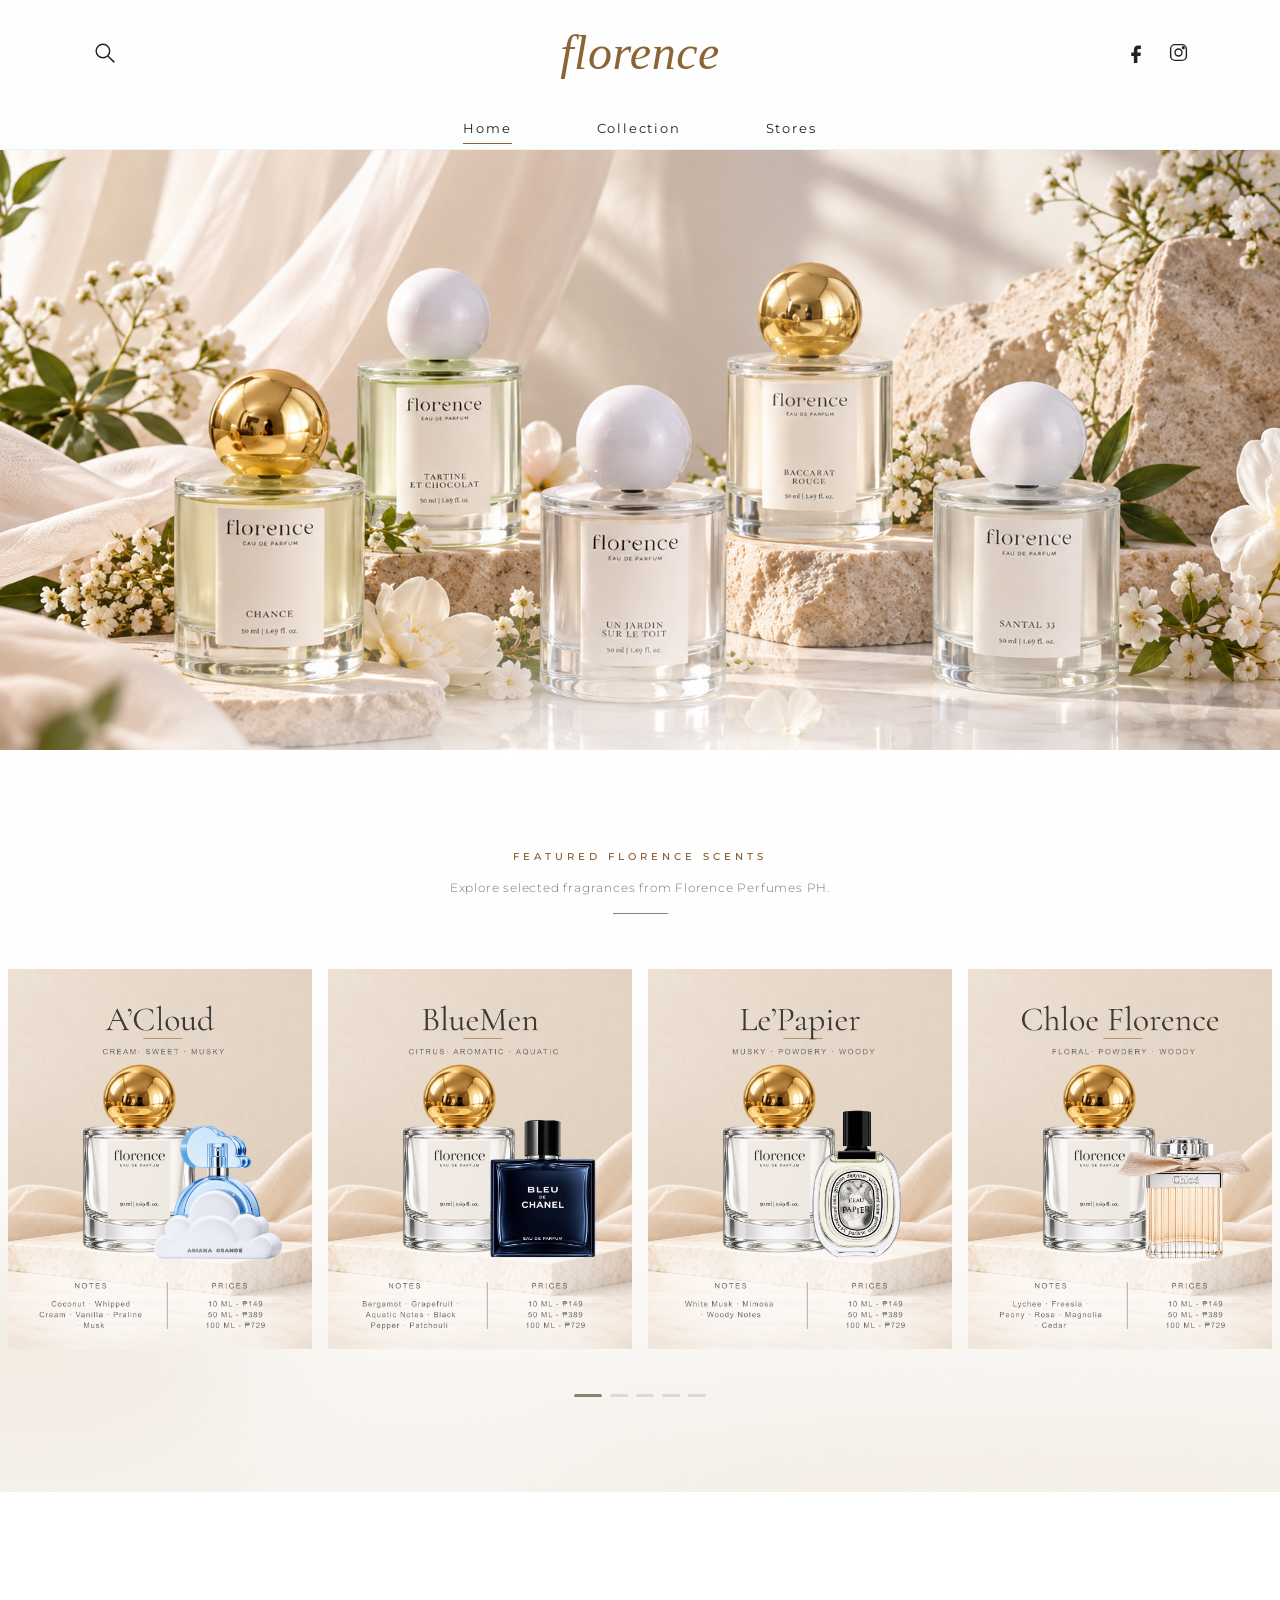
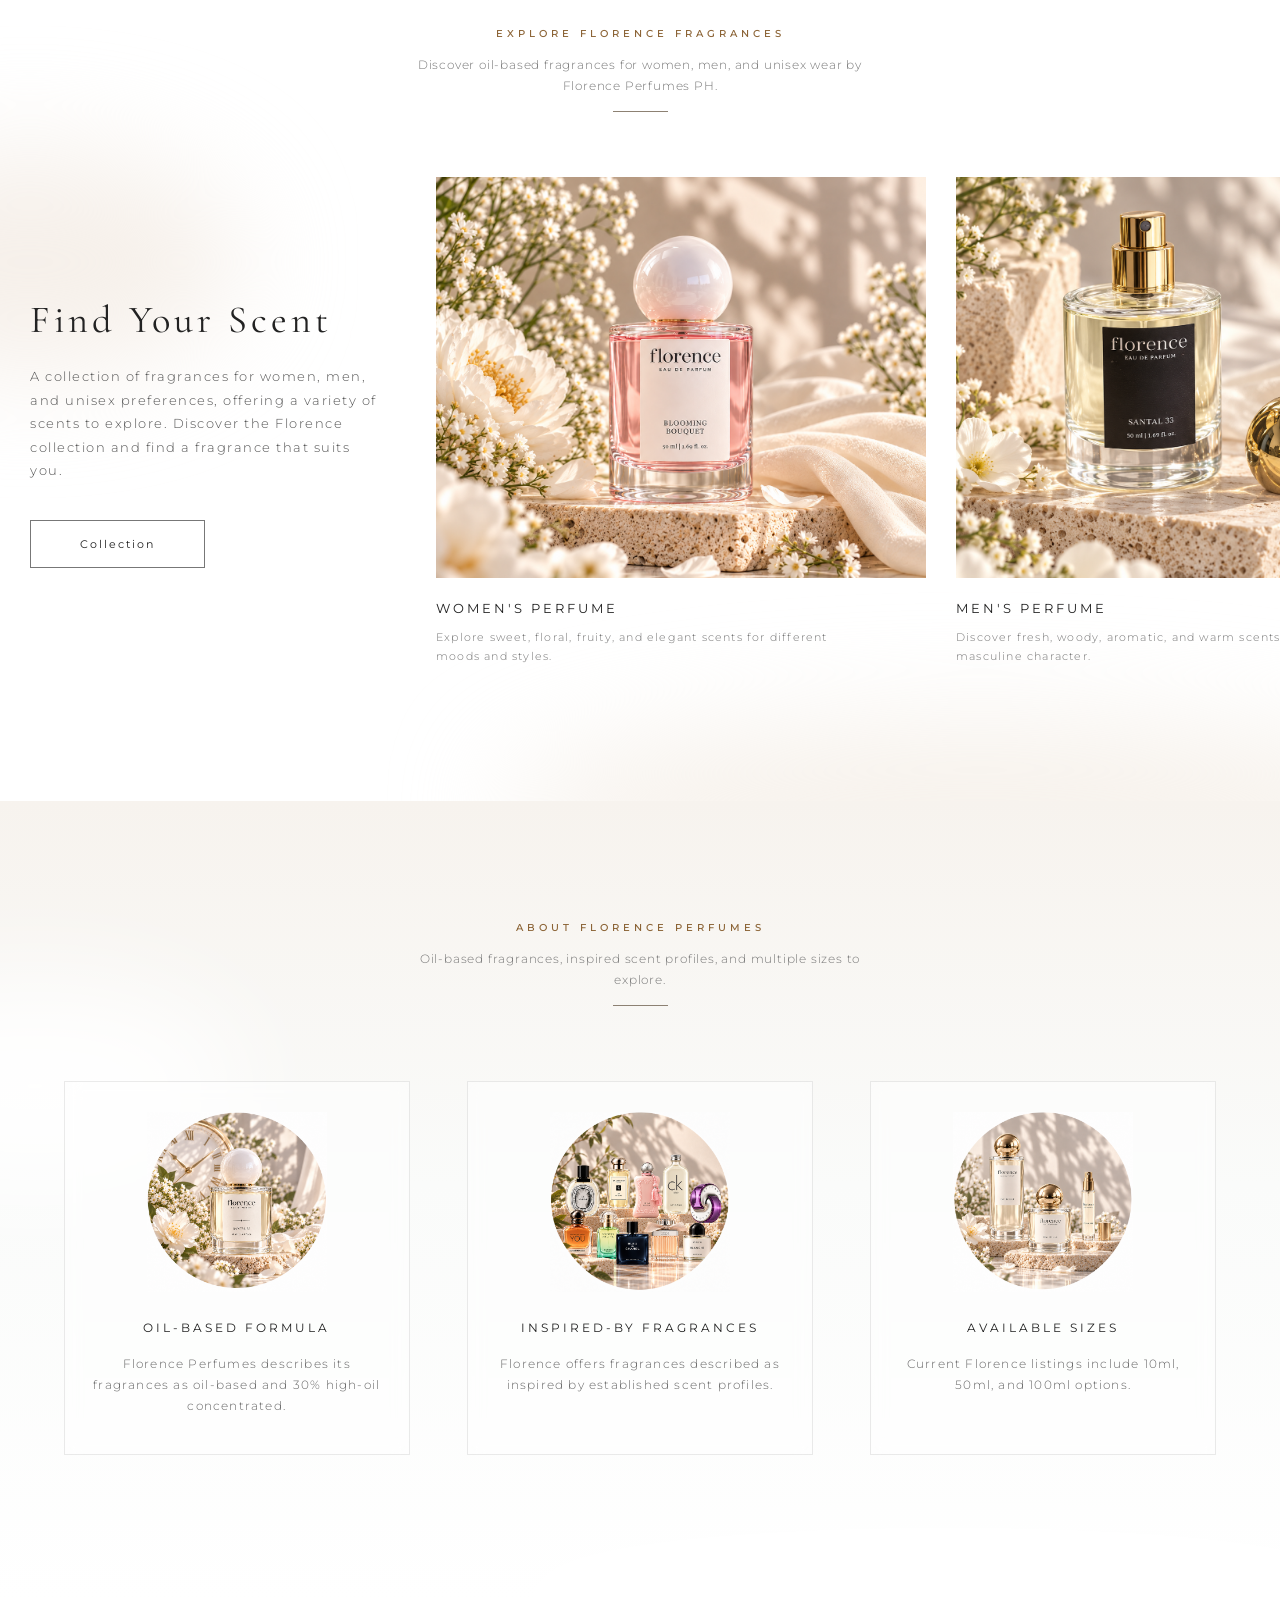
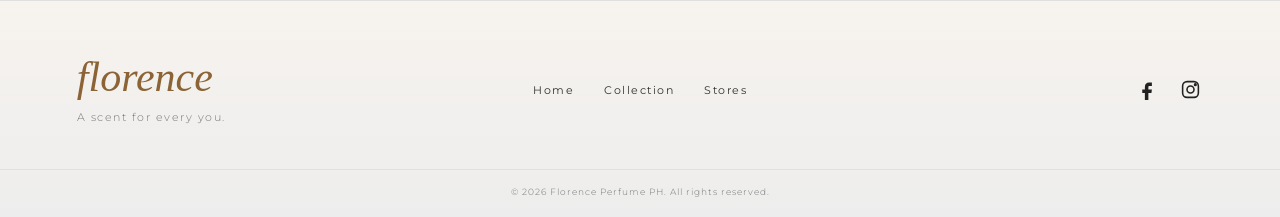
==== commit 1c07603e: "Fix Search Bar Functionality" ====
--- a/index.html
+++ b/index.html
@@ -37,14 +37,26 @@
     <div class="nav-top">
 
         <!-- SEARCH -->
-        <button class="nav-search" type="button" aria-label="Search">
+            <button
+                class="nav-search"
+                id="searchButton"
+                aria-label="Search"
+                type="button"
+            >
             <svg viewBox="0 0 24 24" aria-hidden="true">
                 <circle cx="10.5" cy="10.5" r="6.5"></circle>
                 <line x1="15.5" y1="15.5" x2="21" y2="21"></line>
             </svg>
         </button>
 
-
+        <div class="search-box" id="searchBox">
+            <input
+                type="text"
+                id="searchInput"
+                placeholder="Search fragrances..."
+                autocomplete="off"
+            >
+        </div>
         <!-- LOGO -->
         <a href="index.html" class="logo">
             florence 
@@ -163,11 +175,11 @@
             <div class="section-title best-seller-title">
 
                 <p class="section-eyebrow">
-                    FLORENCE PERFUME PH FAVORITES
+                    FEATURED FLORENCE SCENTS
                 </p>
 
                 <p class="section-subtitle">
-                    Discover the scents everyone loves.
+                    Explore selected fragrances from Florence Perfumes PH.
                 </p>
 
                 <div class="title-line"></div>
@@ -302,19 +314,19 @@
 
             <!-- SECTION TITLE -->
 
-<div class="section-title collection-title">
-
-    <p class="section-eyebrow">
-        FIND YOUR SIGNATURE
-    </p>
-
-    <p class="section-subtitle">
-        Explore fragrances for every mood and every you.
-    </p>
-
-    <div class="title-line"></div>
-
-</div>
+            <div class="section-title collection-title">
+
+                <p class="section-eyebrow">
+                    EXPLORE FLORENCE FRAGRANCES
+                </p>
+
+                <p class="section-subtitle">
+                    Discover oil-based fragrances for women, men, and unisex wear by Florence Perfumes PH.
+                </p>
+
+                <div class="title-line"></div>
+
+            </div>
 
 
 
@@ -329,14 +341,13 @@
 
 
                     <h3>
-                        Unveil Your Scent
+                        Find Your Scent
                     </h3>
 
 
                     <p>
-                        A refined collection of fragrances for women,
-                        men, and unisex preferences, offering a variety
-                        of scents to explore. Discover the Florence
+                        A collection of fragrances for women, men, and unisex preferences,
+                        offering a variety of scents to explore. Discover the Florence
                         collection and find a fragrance that suits you.
                     </p>
 
@@ -364,7 +375,6 @@
                             id="collectionTrack"
                         >
 
-
                             <!-- WOMEN -->
 
                             <article class="collection-card">
@@ -374,15 +384,13 @@
                                     alt="Women's Perfume"
                                 >
 
-
                                 <h4>
                                     WOMEN'S PERFUME
                                 </h4>
 
                                 <p>
-                                    Explore feminine fragrance profiles
-                                    ranging from floral and sweet scents
-                                    to elegant and sophisticated compositions.
+                                    Explore sweet, floral, fruity, and elegant
+                                    scents for different moods and styles.
                                 </p>
 
                             </article>
@@ -398,15 +406,13 @@
                                     alt="Men's Perfume"
                                 >
 
-
                                 <h4>
                                     MEN'S PERFUME
                                 </h4>
 
                                 <p>
-                                    Discover fresh, woody, aromatic, and 
-                                    deeper fragrance styles suited for
-                                    everyday wear and special occasions.
+                                    Discover fresh, woody, aromatic, and warm
+                                    scents with a more masculine character.
                                 </p>
 
                             </article>
@@ -422,16 +428,13 @@
                                     alt="Unisex Perfume"
                                 >
 
-
                                 <h4>
                                     UNISEX PERFUME
                                 </h4>
 
-
                                 <p>
-                                    Explore versatile fragrances designed
-                                    to be enjoyed by anyone and matched
-                                    with different personal styles.
+                                    Enjoy fresh, clean, sweet, and woody scents
+                                    that can be worn by both women and men.
                                 </p>
 
                             </article>
@@ -461,11 +464,11 @@
     <div class="section-title fragrance-title">
 
         <p class="section-eyebrow">
-            THE FLORENCE EXPERIENCE
+            ABOUT FLORENCE PERFUMES
         </p>
 
         <p class="section-subtitle">
-            Thoughtfully made for the moments that become memories.
+            Oil-based fragrances, inspired scent profiles, and multiple sizes to explore.
         </p>
 
         <div class="title-line"></div>
@@ -490,12 +493,10 @@
                     >
                 </div>
 
-                <h3>LONG-LASTING FORMULA</h3>
+                <h3>OIL-BASED FORMULA</h3>
 
                 <p>
-                    Florence Perfumes offers long-lasting oil-based
-                    fragrances for women and men, with a variety of
-                    scents to choose from.
+                    Florence Perfumes describes its fragrances as oil-based and 30% high-oil concentrated.
                 </p>
 
             </article>
@@ -512,12 +513,10 @@
                     >
                 </div>
 
-                <h3>INSPIRED FRAGRANCES</h3>
+                <h3>INSPIRED-BY FRAGRANCES</h3>
 
                 <p>
-                    Florence Perfumes offers inspired fragrances
-                    with a variety of scent profiles available
-                    for women, men, and unisex preferences.
+                    Florence offers fragrances described as inspired by established scent profiles.
                 </p>
 
             </article>
@@ -539,9 +538,7 @@
             <h3>AVAILABLE SIZES</h3>
 
             <p>
-                Florence Perfumes are presented in premium
-                glass bottles and are available in different
-                sizes, including 10ml, 50ml, and 100ml.
+                Current Florence listings include 10ml, 50ml, and 100ml options.
             </p>
 
         </article>
--- a/CSS/navigation.css
+++ b/CSS/navigation.css
@@ -125,94 +125,42 @@
         scale(1.05);
 }
 
-
-/* =========================================================
-   SOCIAL MEDIA
-========================================================= */
-
-.nav-socials {
+/* =========================================================
+   SEARCH BOX
+========================================================= */
+
+.search-box {
     position: absolute;
 
-    right: 7%;
-
+    left: calc(7% + 40px);
     top: 50%;
 
     transform: translateY(-50%);
 
-    display: flex;
-
-    align-items: center;
-
-    gap: 18px;
-}
-
-.nav-socials a {
-    width: 24px;
-    height: 24px;
-
-    display: flex;
-
-    align-items: center;
-    justify-content: center;
-
-    color: #222222;
-
-    text-decoration: none;
+    width: 290px;
+
+    opacity: 0;
+    visibility: hidden;
 
     transition:
         opacity 0.25s ease,
-        transform 0.25s ease;
-}
-
-.nav-socials svg {
-    width: 21px;
-    height: 21px;
-
-    fill: none;
-
-    stroke: currentColor;
-
-    stroke-width: 1.6;
-
-    stroke-linecap: round;
-}
-
-.nav-socials a:first-child svg {
-    fill: currentColor;
-    stroke: none;
-}
-
-.nav-socials a:hover {
-    opacity: 0.5;
-
-    transform: translateY(-2px);
-}
-
-
-/* =========================================================
-   NAVIGATION MENU
-========================================================= */
-
-.nav-menu {
+        visibility 0.25s ease;
+}
+
+.search-box.active {
+    opacity: 1;
+    visibility: visible;
+}
+
+.search-box input {
     width: 100%;
 
-    height: 45px;
-
-    display: flex;
-
-    align-items: center;
-    justify-content: center;
-
-    gap: 85px;
-}
-
-
-/* =========================================================
-   NAVIGATION LINKS
-========================================================= */
-
-.nav-link {
-    position: relative;
+    padding: 8px 0;
+
+    border: none;
+    border-bottom: 1px solid #8B6335;
+
+    background: transparent;
 
     font-family:
         "Montserrat",
@@ -220,6 +168,113 @@
         sans-serif;
 
     font-size: 13px;
+    font-weight: 300;
+
+    letter-spacing: 1px;
+
+    color: #222222;
+
+    outline: none;
+}
+
+.search-box input::placeholder {
+    color: #999999;
+}
+
+/* =========================================================
+   SOCIAL MEDIA
+========================================================= */
+
+.nav-socials {
+    position: absolute;
+
+    right: 7%;
+
+    top: 50%;
+
+    transform: translateY(-50%);
+
+    display: flex;
+
+    align-items: center;
+
+    gap: 18px;
+}
+
+.nav-socials a {
+    width: 24px;
+    height: 24px;
+
+    display: flex;
+
+    align-items: center;
+    justify-content: center;
+
+    color: #222222;
+
+    text-decoration: none;
+
+    transition:
+        opacity 0.25s ease,
+        transform 0.25s ease;
+}
+
+.nav-socials svg {
+    width: 21px;
+    height: 21px;
+
+    fill: none;
+
+    stroke: currentColor;
+
+    stroke-width: 1.6;
+
+    stroke-linecap: round;
+}
+
+.nav-socials a:first-child svg {
+    fill: currentColor;
+    stroke: none;
+}
+
+.nav-socials a:hover {
+    opacity: 0.5;
+
+    transform: translateY(-2px);
+}
+
+
+/* =========================================================
+   NAVIGATION MENU
+========================================================= */
+
+.nav-menu {
+    width: 100%;
+
+    height: 45px;
+
+    display: flex;
+
+    align-items: center;
+    justify-content: center;
+
+    gap: 85px;
+}
+
+
+/* =========================================================
+   NAVIGATION LINKS
+========================================================= */
+
+.nav-link {
+    position: relative;
+
+    font-family:
+        "Montserrat",
+        Arial,
+        sans-serif;
+
+    font-size: 13px;
 
     font-weight: 400;
 
@@ -327,7 +382,17 @@
         letter-spacing: 1px;
     }
 
-}
+    .search-box {
+        left: 5%;
+        width: 160px;
+    }
+
+    .search-box input {
+        font-size: 10px;
+    }
+
+}
+
 
 
 /* =========================================================
--- a/CSS/style.css
+++ b/CSS/style.css
@@ -137,13 +137,15 @@
 }
 
 .section-subtitle {
-    margin: 12px 0 0;
+    max-width: 450px;
+    margin: 14px auto 0;
 
     font-family: "Montserrat", Arial, sans-serif;
     font-size: 12px;
     font-weight: 300;
-    letter-spacing: 1.5px;
-    line-height: 1.7;
+    letter-spacing: 0.8px;
+    line-height: 1.8;
+    text-align: center;
 
     color: #777777;
 }
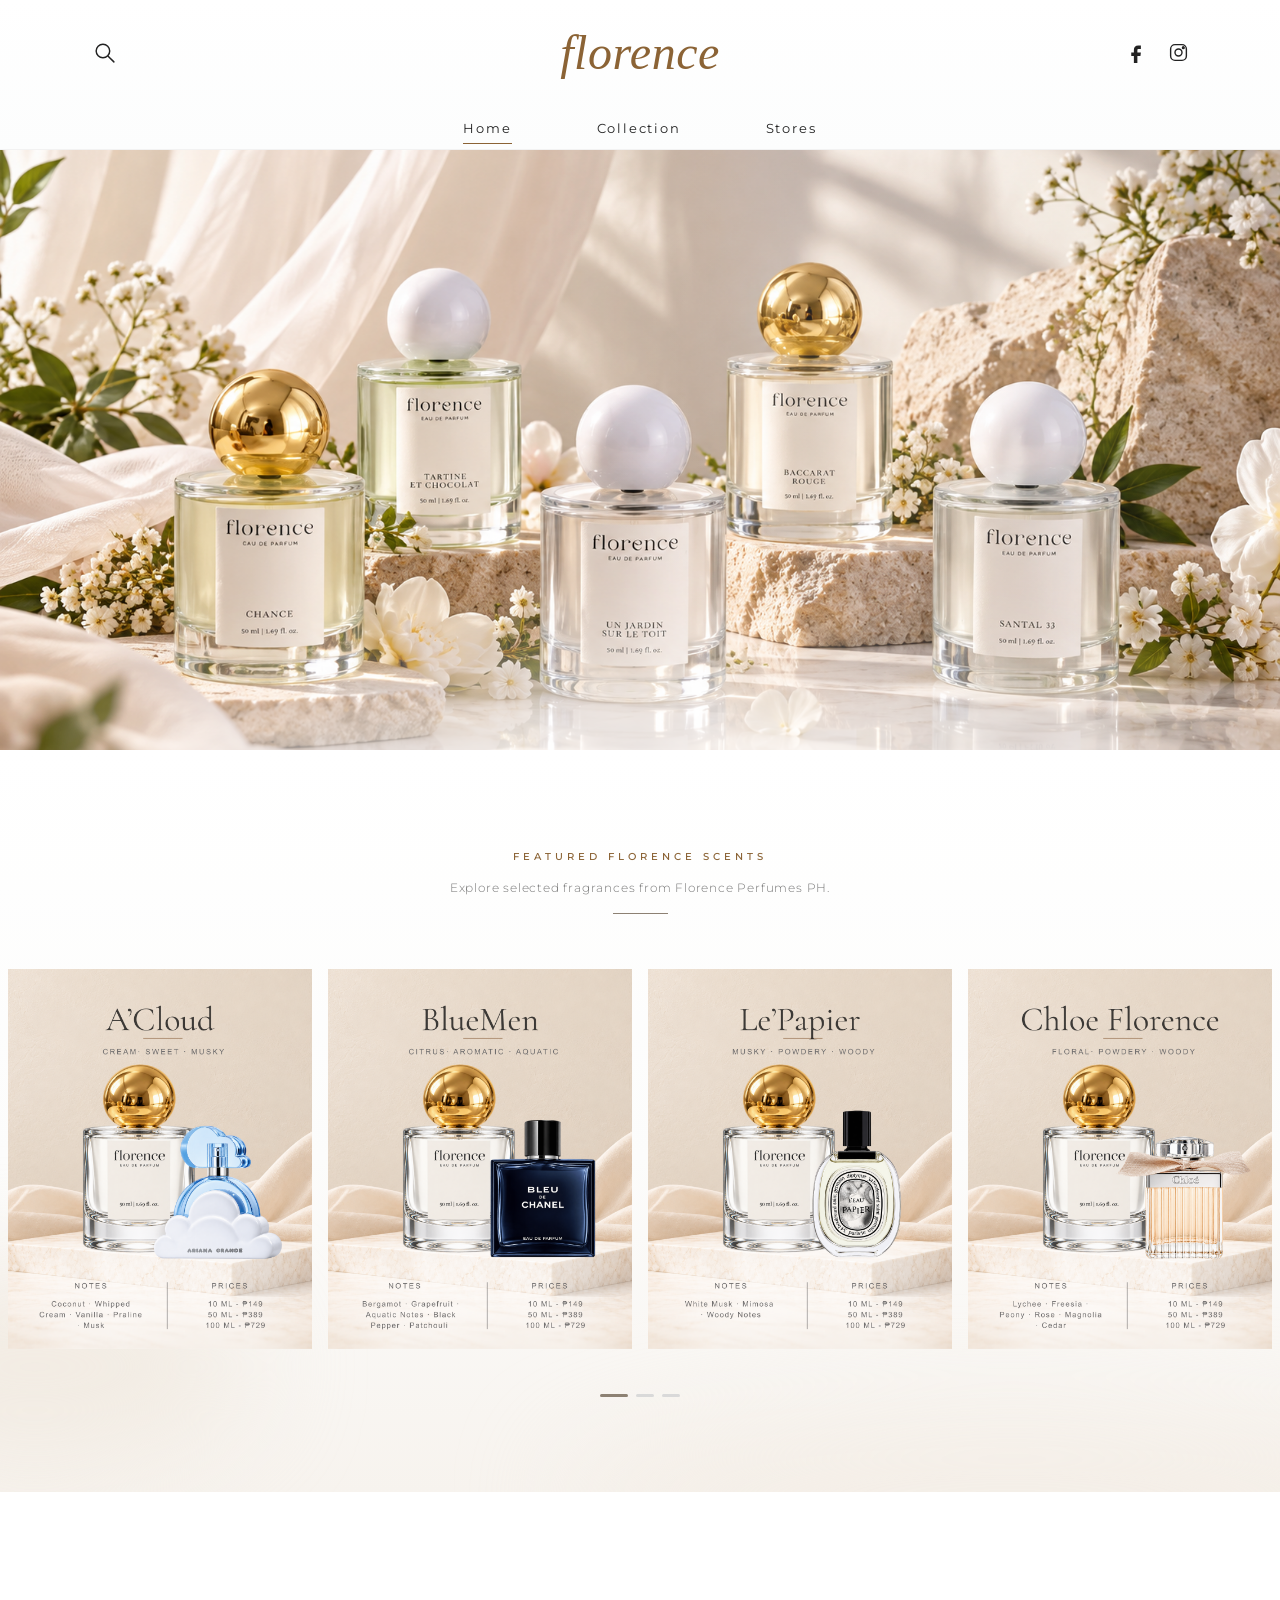
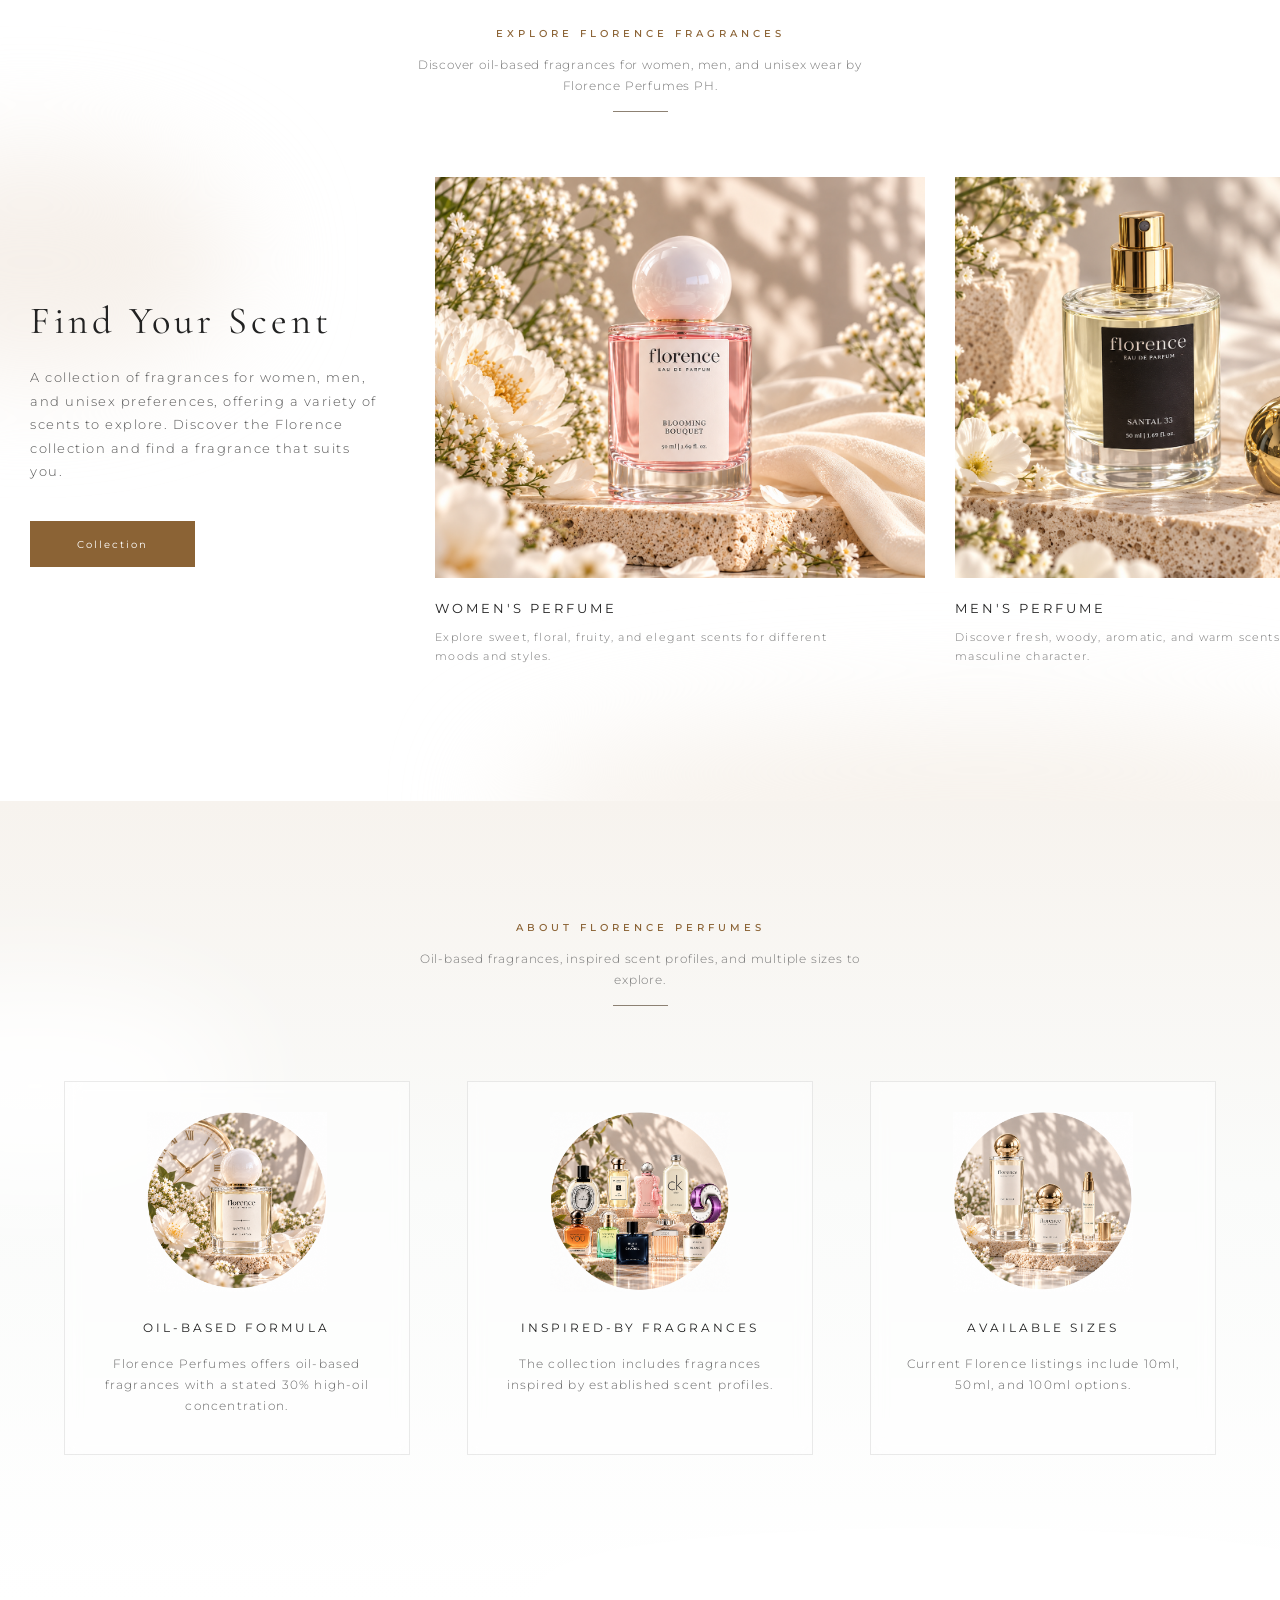
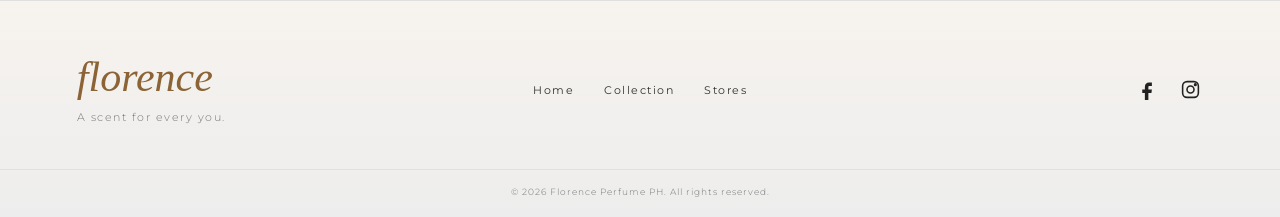
==== commit 724f30ce: "Finalized everything" ====
--- a/index.html
+++ b/index.html
@@ -1,4 +1,5 @@
 <!DOCTYPE html>
+
 <html lang="en">
 
 <head>
@@ -9,8 +10,11 @@
 
     <title>Florence Perfume PH</title>
 
+
     <!-- Google Fonts -->
+
     <link rel="preconnect" href="https://fonts.googleapis.com">
+
     <link rel="preconnect" href="https://fonts.gstatic.com" crossorigin>
 
     <link
@@ -19,652 +23,724 @@
     >
 
     <!-- Main CSS -->
+
     <link rel="stylesheet" href="CSS/navigation.css">
+
     <link rel="stylesheet" href="CSS/footer.css">
+
     <link rel="stylesheet" href="CSS/style.css">
 
+
 </head>
 
-
-<body>
-
-    <!-- =====================================================
-         NAVIGATION BAR
-    ====================================================== -->
-
-<header class="navbar">
-
-    <div class="nav-top">
-
-        <!-- SEARCH -->
-            <button
-                class="nav-search"
-                id="searchButton"
-                aria-label="Search"
-                type="button"
+    <body>
+
+        <!-- NAVIGATION BAR -->
+        <!-- Contains the search, logo, social media, and main navigation. -->
+
+        <header class="navbar">
+
+            <div class="nav-top">
+
+                
+                <!-- SEARCH -->
+
+                <button
+                    class="nav-search"
+                    id="searchButton"
+                    aria-label="Search"
+                    type="button"
+                >
+
+                    <svg viewBox="0 0 24 24" aria-hidden="true">
+
+                        <circle cx="10.5" cy="10.5" r="6.5"></circle>
+
+                        <line x1="15.5" y1="15.5" x2="21" y2="21"></line>
+
+                    </svg>
+
+                </button>
+
+                <div class="search-box" id="searchBox">
+
+                    <input
+                        type="text"
+                        id="searchInput"
+                        placeholder="Search fragrances..."
+                        autocomplete="off"
+                    >
+
+                </div>
+
+
+                <!-- LOGO -->
+
+                <div class="logo">
+
+                    florence
+
+                </div>
+
+
+                <!-- SOCIAL MEDIA -->
+
+                <!-- FACEBOOK -->
+                <div class="nav-socials">
+
+                    <a
+                        href="https://www.facebook.com/share/1DfZagzYTm/?mibextid=wwXIfr"
+                        aria-label="Facebook"
+                        target="_blank"
+                        rel="noopener noreferrer"
+                    >
+
+                        <svg viewBox="0 0 24 24">
+
+                            <path
+                                d="M14 8h3V4h-3c-3.3 0-5 2-5 5v3H6v4h3v8h4v-8h3.5l.5-4H13V9c0-.7.3-1 1-1z"
+                            ></path>
+
+                        </svg>
+
+                    </a>
+
+                <!-- INSTAGRAM -->
+                    <a
+                        href="https://www.instagram.com/florenceperfumes.ph?stkn=b3QwMWhmd2N6M2Qy"
+                        aria-label="Instagram"
+                        target="_blank"
+                        rel="noopener noreferrer"
+                    >
+
+                        <svg viewBox="0 0 24 24">
+
+                            <rect
+                                x="3"
+                                y="3"
+                                width="18"
+                                height="18"
+                                rx="5"
+                                ry="5"
+                            ></rect>
+
+                            <circle
+                                cx="12"
+                                cy="12"
+                                r="4"
+                            ></circle>
+
+                            <circle
+                                cx="17.5"
+                                cy="6.5"
+                                r="1"
+                            ></circle>
+
+                        </svg>
+
+                    </a>
+
+                </div>
+
+            </div>
+
+
+            <!-- NAVIGATION LINKS -->
+
+            <nav class="nav-menu">
+
+                <a href="index.html" class="nav-link active">
+
+                    Home
+
+                </a>
+
+
+                <a href="collection.html" class="nav-link">
+
+                    Collection
+
+                </a>
+
+
+                <a href="delivery.html" class="nav-link">
+
+                    Stores
+
+                </a>
+
+            </nav>
+
+        </header>
+
+
+
+
+
+        <!-- HOME CONTENT -->
+
+        <main>
+
+            <section class="hero">
+
+                <!-- HERO IMAGE -->
+                <!-- Displays the main Florence Perfume banner. -->
+
+                <img
+                    src="images/hero/hero-banner.png"
+                    alt="Florence Perfume"
+                    class="hero-image"
+                >
+
+            </section>
+
+
+
+
+
+            <!-- BEST SELLER -->
+
+            <section class="best-seller section">
+
+                <!-- TITLE -->
+
+                <div class="section-title best-seller-title">
+
+                    <p class="section-eyebrow">
+
+                        FEATURED FLORENCE SCENTS
+
+                    </p>
+
+                <!-- DESCRIPTION -->                
+                    <p class="section-subtitle">
+
+                        Explore selected fragrances from Florence Perfumes PH.
+
+                    </p>
+
+                    <div class="title-line"></div>
+
+                </div>
+
+
+                <!-- CAROUSEL -->
+
+                <div class="best-seller-carousel">
+
+                    <div class="best-seller-viewport">
+
+                        <div
+                            class="best-seller-track"
+                            id="bestSellerTrack"
+                        >
+
+                            <!-- 01 -->
+
+                            <div class="best-seller-item">
+
+                                <img
+                                    src="images/best-seller/A'Cloud.png"
+                                    alt="A Cloud"
+                                >
+
+                            </div>
+
+                            <!-- 02 -->
+
+                            <div class="best-seller-item">
+
+                                <img
+                                    src="images/best-seller/BlueMen.png"
+                                    alt="Blue Men"
+                                >
+
+                            </div>
+
+                            <!-- 03 -->
+
+                            <div class="best-seller-item">
+
+                                <img
+                                    src="images/best-seller/LePapier.png"
+                                    alt="Le Papier"
+                                >
+
+                            </div>
+
+                            <!-- 04 -->
+
+                            <div class="best-seller-item">
+
+                                <img
+                                    src="images/best-seller/ChloeFlorence.png"
+                                    alt="ChloeFlorence"
+                                >
+
+                            </div>
+
+                            <!-- 05 -->
+
+                            <div class="best-seller-item">
+
+                                <img
+                                    src="images/best-seller/WoodSages.png"
+                                    alt="Wood Sages"
+                                >
+
+                            </div>
+
+                            <!-- 06 -->
+
+                            <div class="best-seller-item">
+
+                                <img
+                                    src="images/best-seller/VeryGoodGirlDay.png"
+                                    alt="Very Good Girl Day"
+                                >
+
+                            </div>
+
+                        </div>
+
+                    </div>
+
+                </div>
+
+
+                <!-- CAROUSEL INDICATORS -->
+
+                <div
+                    class="carousel-dots"
+                    id="bestSellerDots"
+                >
+
+                    <span class="dot active"></span>
+
+                    <span class="dot"></span>
+
+                    <span class="dot"></span>
+
+                </div>
+
+            </section>
+
+
+
+
+
+            <!-- COLLECTION -->
+
+            <section
+                class="collection section"
+                id="collection"
             >
-            <svg viewBox="0 0 24 24" aria-hidden="true">
-                <circle cx="10.5" cy="10.5" r="6.5"></circle>
-                <line x1="15.5" y1="15.5" x2="21" y2="21"></line>
-            </svg>
-        </button>
-
-        <div class="search-box" id="searchBox">
-            <input
-                type="text"
-                id="searchInput"
-                placeholder="Search fragrances..."
-                autocomplete="off"
-            >
-        </div>
-        <!-- LOGO -->
-        <a href="index.html" class="logo">
-            florence 
-        </a>
-
-
-            <!-- SOCIAL MEDIA -->
-
-            <div class="nav-socials">
-
-                <a
-                    href="https://www.facebook.com/share/1DfZagzYTm/?mibextid=wwXIfr"
-                    aria-label="Facebook"
-                    target="_blank"
-                    rel="noopener noreferrer"
-                >
-                    <svg viewBox="0 0 24 24">
-                        <path
-                            d="M14 8h3V4h-3c-3.3 0-5 2-5 5v3H6v4h3v8h4v-8h3.5l.5-4H13V9c0-.7.3-1 1-1z"
-                        ></path>
-                    </svg>
-                </a>
-
-
-                <a
-                    href="https://www.instagram.com/florenceperfumes.ph?stkn=b3QwMWhmd2N6M2Qy"
-                    aria-label="Instagram"
-                    target="_blank"
-                    rel="noopener noreferrer"
-                >
-                    <svg viewBox="0 0 24 24">
-                        <rect
-                            x="3"
-                            y="3"
-                            width="18"
-                            height="18"
-                            rx="5"
-                            ry="5"
-                        ></rect>
-
-                        <circle
-                            cx="12"
-                            cy="12"
-                            r="4"
-                        ></circle>
-
-                        <circle
-                            cx="17.5"
-                            cy="6.5"
-                            r="1"
-                        ></circle>
-                    </svg>
-                </a>
+
+                <!-- TITLE -->
+
+                <div class="section-title collection-title">
+
+                    <p class="section-eyebrow">
+
+                        EXPLORE FLORENCE FRAGRANCES
+
+                    </p>
+
+                <!-- DESCRIPTION -->
+                    <p class="section-subtitle">
+
+                        Discover oil-based fragrances for women, men, and unisex wear by Florence Perfumes PH.
+
+                    </p>
+
+                    <div class="title-line"></div>
+
+                </div>
+
+
+                <!-- CONTENT -->
+
+                <div class="collection-layout">
+
+                    <!-- LEFT: INTRODUCTION -->
+
+                    <div class="collection-introduction">
+
+                        <h3>
+
+                            Find Your Scent
+
+                        </h3>
+
+                        <p>
+
+                            A collection of fragrances for women, men, and unisex preferences,
+                            offering a variety of scents to explore. Discover the Florence
+                            collection and find a fragrance that suits you.
+
+                        </p>
+
+                        <a
+                            href="collection.html"
+                            class="discover-button"
+                        >
+
+                            Collection
+
+                        </a>
+
+                    </div>
+
+
+                    <!-- RIGHT: COLLECTION CAROUSEL -->
+
+                    <div class="collection-carousel">
+
+                        <div class="collection-viewport">
+
+                            <div
+                                class="collection-track"
+                                id="collectionTrack"
+                            >
+
+                                <!-- WOMEN -->
+
+                                <article class="collection-card">
+
+                                    <img
+                                        src="images/collection/collection-women.png"
+                                        alt="Women's Perfume"
+                                    >
+
+                                    <h4>
+
+                                        WOMEN'S PERFUME
+
+                                    </h4>
+
+                                    <p>
+
+                                        Explore sweet, floral, fruity, and elegant
+                                        scents for different moods and styles.
+
+                                    </p>
+
+                                </article>
+
+                                <!-- MEN -->
+
+                                <article class="collection-card">
+
+                                    <img
+                                        src="images/collection/collection-men.png"
+                                        alt="Men's Perfume"
+                                    >
+
+                                    <h4>
+
+                                        MEN'S PERFUME
+
+                                    </h4>
+
+                                    <p>
+
+                                        Discover fresh, woody, aromatic, and warm
+                                        scents with a more masculine character.
+
+                                    </p>
+
+                                </article>
+
+                                <!-- UNISEX -->
+
+                                <article class="collection-card">
+
+                                    <img
+                                        src="images/collection/collection-unisex.png"
+                                        alt="Unisex Perfume"
+                                    >
+
+                                    <h4>
+
+                                        UNISEX PERFUME
+
+                                    </h4>
+
+                                    <p>
+
+                                        Enjoy fresh, clean, sweet, and woody scents
+                                        that can be worn by both women and men.
+
+                                    </p>
+
+                                </article>
+
+                            </div>
+
+                        </div>
+
+                    </div>
+
+                </div>
+
+            </section>
+
+
+
+
+
+            <!-- ABOUT FRAGRANCE -->
+
+            <section class="more-than-fragrance section">
+
+
+                <!-- TITLE -->
+
+                <div class="section-title fragrance-title">
+
+                    <p class="section-eyebrow">
+
+                        ABOUT FLORENCE PERFUMES
+
+                    </p>
+
+                <!-- DESCRIPTION -->
+
+                    <p class="section-subtitle">
+
+                        Oil-based fragrances, inspired scent profiles, and multiple sizes to explore.
+
+                    </p>
+
+                    <div class="title-line"></div>
+
+                </div>
+
+                <div class="features-container">
+
+                    <!-- LEFT COLUMN -->
+
+                    <div class="features-left">
+
+                        <!-- FEATURE 1 -->
+
+                        <article class="feature">
+
+                            <div class="feature-image">
+
+                                <img
+                                    src="images/features/high-oil-concentration.png"
+                                    alt="High Oil Concentration"
+                                >
+
+                            </div>
+
+                            <h3>OIL-BASED FORMULA</h3>
+
+                            <p>
+
+                                Florence Perfumes offers oil-based fragrances with a stated 30% high-oil concentration.
+
+                            </p>
+
+                        </article>
+
+
+                        <!-- FEATURE 2 -->
+
+                        <article class="feature">
+
+                            <div class="feature-image">
+
+                                <img
+                                    src="images/features/long-lasting-fragrance.png"
+                                    alt="Inspired Fragrances"
+                                >
+
+                            </div>
+
+                            <h3>INSPIRED-BY FRAGRANCES</h3>
+
+                            <p>
+
+                                The collection includes fragrances inspired by established scent profiles.
+
+                            </p>
+
+                        </article>
+
+                    </div>
+
+
+                    <!-- RIGHT COLUMN -->
+
+                    <article class="feature feature-large">
+
+                        <div class="feature-image">
+
+                            <img
+                                src="images/features/premium-glass-bottles.png"
+                                alt="Available Sizes"
+                            >
+
+                        </div>
+
+                        <h3>AVAILABLE SIZES</h3>
+
+                        <p>
+
+                            Current Florence listings include 10ml, 50ml, and 100ml options.
+
+                        </p>
+
+                    </article>
+
+                </div>
+
+            </section>
+
+        </main>
+
+
+
+
+
+        <!-- FOOTER -->
+
+        <footer class="footer">
+
+            <div class="footer-container">
+
+                <!-- BRAND -->
+
+                <div class="footer-brand">
+
+                    <div class="footer-logo">
+
+                        florence
+
+                    </div>
+
+                    <p class="footer-tagline">
+
+                        A scent for every you.
+
+                    </p>
+
+                </div>
+
+
+                <!-- FOOTER NAVIGATION -->
+
+                <nav class="footer-nav">
+
+                    <a href="index.html">
+
+                        Home
+
+                    </a>
+
+                    <a href="collection.html">
+
+                        Collection
+
+                    </a>
+
+                    <a href="delivery.html">
+
+                        Stores
+
+                    </a>
+
+                </nav>
+
+
+                <!-- SOCIAL MEDIA -->
+
+                <div class="footer-socials">
+
+                <!-- FACEBOOK -->
+
+                    <a
+                        href="#"
+                        aria-label="Facebook"
+                    >
+
+                        <svg viewBox="0 0 24 24">
+
+                            <path
+                                d="M14 8h3V4h-3c-3.3 0-5 2-5 5v3H6v4h3v8h4v-8h3.5l.5-4H13V9c0-.7.3-1 1-1z"
+                                fill="currentColor"
+                            />
+
+                        </svg>
+
+                    </a>
+
+
+                <!-- INSTAGRAM -->
+
+                    <a
+                        href="#"
+                        aria-label="Instagram"
+                    >
+
+                        <svg viewBox="0 0 24 24">
+
+                            <rect
+                                x="3"
+                                y="3"
+                                width="18"
+                                height="18"
+                                rx="5"
+                                fill="none"
+                                stroke="currentColor"
+                                stroke-width="1.8"
+                            />
+
+                            <circle
+                                cx="12"
+                                cy="12"
+                                r="4"
+                                fill="none"
+                                stroke="currentColor"
+                                stroke-width="1.8"
+                            />
+
+                            <circle
+                                cx="17.5"
+                                cy="6.5"
+                                r="1"
+                                fill="currentColor"
+                            />
+
+                        </svg>
+
+                    </a>
+
+                </div>
 
             </div>
 
-        </div>
-
-
-    <!-- NAVIGATION LINKS -->
-    <nav class="nav-menu">
-
-        <a href="index.html" class="nav-link active">
-            Home
-        </a>
-
-        <a href="collection.html" class="nav-link">
-            Collection
-        </a>
-
-        <a href="delivery.html" class="nav-link">
-            Stores
-        </a>
-
-    </nav>
-
-</header>
-
-
-
-    <!-- =====================================================
-         MAIN CONTENT
-    ====================================================== -->
-
-    <main>
-
-
-        <!-- =================================================
-             HERO SECTION
-        ================================================== -->
-
-        <section class="hero">
-
-
-            <!-- HERO IMAGE -->
-
-            <img
-                src="images/hero/hero-banner.png"
-                alt="Florence Perfume"
-                class="hero-image"
-            >
-
-        </section>
-
-
-
-        <!-- =================================================
-             BEST SELLER
-        ================================================== -->
-
-        <section class="best-seller section">
-
-
-            <!-- SECTION TITLE -->
-
-            <div class="section-title best-seller-title">
-
-                <p class="section-eyebrow">
-                    FEATURED FLORENCE SCENTS
+
+            <!-- COPYRIGHT -->
+
+            <div class="footer-bottom">
+
+                <p>
+
+                    © 2026 Florence Perfume PH. All rights reserved.
+
                 </p>
 
-                <p class="section-subtitle">
-                    Explore selected fragrances from Florence Perfumes PH.
-                </p>
-
-                <div class="title-line"></div>
-
             </div>
 
-
-
-            <!-- CAROUSEL -->
-
-            <div class="best-seller-carousel">
-
-
-                <div class="best-seller-viewport">
-
-                    <div
-                        class="best-seller-track"
-                        id="bestSellerTrack"
-                    >
-
-
-                        <!-- 01 -->
-                        <div class="best-seller-item">
-
-                            <img
-                                src="images/best-seller/A'Cloud.png"
-                                alt="A Cloud"
-                            >
-
-                        </div>
-
-
-                        <!-- 02 -->
-
-                        <div class="best-seller-item">
-
-                            <img
-                                src="images/best-seller/BlueMen.png"
-                                alt="Blue Men"
-                            >
-
-                        </div>
-
-
-                        <!-- 03 -->
-
-
-                        <div class="best-seller-item">
-
-                            <img
-                                src="images/best-seller/LePapier.png"
-                                alt="Le Papier"
-                            >
-
-                        </div>
-
-
-                        <!-- 04 -->
-
-                        <div class="best-seller-item">
-
-                            <img
-                                src="images/best-seller/ChloeFlorence.png"
-                                alt="ChloeFlorence"
-                            >
-
-                        </div>
-
-
-
-                        <!-- 05 -->
-
-                        
-                        <div class="best-seller-item">
-
-                            <img
-                                src="images/best-seller/WoodSages.png"
-                                alt="Wood Sages"
-                            >
-
-                        </div>
-
-
-                        <!-- 06 -->
-
-                        <div class="best-seller-item">
-
-                            <img
-                                src="images/best-seller/VeryGoodGirlDay.png"
-                                alt="Very Good Girl Day"
-                            >
-
-                        </div>
-
-
-                    </div>
-
-                </div>
-
-
-            </div>
-
-
-            <!-- CAROUSEL INDICATORS -->
-
-            <div
-                class="carousel-dots"
-                id="bestSellerDots"
-            >
-
-                <span class="dot active"></span>
-                <span class="dot"></span>
-                <span class="dot"></span>
-                <span class="dot"></span>
-                <span class="dot"></span>
-
-            </div>
-
-        </section>
-
-
-
-        <!-- =================================================
-             COLLECTION
-        ================================================== -->
-
-        <section
-            class="collection section"
-            id="collection"
-        >
-
-
-            <!-- SECTION TITLE -->
-
-            <div class="section-title collection-title">
-
-                <p class="section-eyebrow">
-                    EXPLORE FLORENCE FRAGRANCES
-                </p>
-
-                <p class="section-subtitle">
-                    Discover oil-based fragrances for women, men, and unisex wear by Florence Perfumes PH.
-                </p>
-
-                <div class="title-line"></div>
-
-            </div>
-
-
-
-            <!-- COLLECTION CONTENT -->
-
-            <div class="collection-layout">
-
-
-                <!-- LEFT: INTRODUCTION -->
-
-                <div class="collection-introduction">
-
-
-                    <h3>
-                        Find Your Scent
-                    </h3>
-
-
-                    <p>
-                        A collection of fragrances for women, men, and unisex preferences,
-                        offering a variety of scents to explore. Discover the Florence
-                        collection and find a fragrance that suits you.
-                    </p>
-
-
-                    <a
-                        href="collection.html"
-                        class="discover-button"
-                    >
-                        Collection
-                    </a>
-
-                </div>
-
-
-
-                <!-- RIGHT: COLLECTION CAROUSEL -->
-
-                <div class="collection-carousel">
-
-
-                    <div class="collection-viewport">
-
-                        <div
-                            class="collection-track"
-                            id="collectionTrack"
-                        >
-
-                            <!-- WOMEN -->
-
-                            <article class="collection-card">
-
-                                <img
-                                    src="images/collection/collection-women.png"
-                                    alt="Women's Perfume"
-                                >
-
-                                <h4>
-                                    WOMEN'S PERFUME
-                                </h4>
-
-                                <p>
-                                    Explore sweet, floral, fruity, and elegant
-                                    scents for different moods and styles.
-                                </p>
-
-                            </article>
-
-
-
-                            <!-- MEN -->
-
-                            <article class="collection-card">
-
-                                <img
-                                    src="images/collection/collection-men.png"
-                                    alt="Men's Perfume"
-                                >
-
-                                <h4>
-                                    MEN'S PERFUME
-                                </h4>
-
-                                <p>
-                                    Discover fresh, woody, aromatic, and warm
-                                    scents with a more masculine character.
-                                </p>
-
-                            </article>
-
-
-
-                            <!-- UNISEX -->
-
-                            <article class="collection-card">
-
-                                <img
-                                    src="images/collection/collection-unisex.png"
-                                    alt="Unisex Perfume"
-                                >
-
-                                <h4>
-                                    UNISEX PERFUME
-                                </h4>
-
-                                <p>
-                                    Enjoy fresh, clean, sweet, and woody scents
-                                    that can be worn by both women and men.
-                                </p>
-
-                            </article>
-
-
-                        </div>
-
-                    </div>
-
-
-                </div>
-
-            </div>
-
-        </section>
-
-
-
-<!-- =================================================
-     MORE THAN A FRAGRANCE
-================================================== -->
-
-<section class="more-than-fragrance section">
-
-    <!-- SECTION TITLE -->
-
-    <div class="section-title fragrance-title">
-
-        <p class="section-eyebrow">
-            ABOUT FLORENCE PERFUMES
-        </p>
-
-        <p class="section-subtitle">
-            Oil-based fragrances, inspired scent profiles, and multiple sizes to explore.
-        </p>
-
-        <div class="title-line"></div>
-
-    </div>
-
-
-    <div class="features-container">
-
-        <!-- LEFT COLUMN -->
-
-        <div class="features-left">
-
-            <!-- FEATURE 1 -->
-
-            <article class="feature">
-
-                <div class="feature-image">
-                    <img
-                        src="images/features/high-oil-concentration.png"
-                        alt="High Oil Concentration"
-                    >
-                </div>
-
-                <h3>OIL-BASED FORMULA</h3>
-
-                <p>
-                    Florence Perfumes describes its fragrances as oil-based and 30% high-oil concentrated.
-                </p>
-
-            </article>
-
-
-            <!-- FEATURE 2 -->
-
-            <article class="feature">
-
-                <div class="feature-image">
-                    <img
-                        src="images/features/long-lasting-fragrance.png"
-                        alt="Inspired Fragrances"
-                    >
-                </div>
-
-                <h3>INSPIRED-BY FRAGRANCES</h3>
-
-                <p>
-                    Florence offers fragrances described as inspired by established scent profiles.
-                </p>
-
-            </article>
-
-        </div>
-
-
-        <!-- RIGHT COLUMN -->
-
-        <article class="feature feature-large">
-
-            <div class="feature-image">
-                <img
-                    src="images/features/premium-glass-bottles.png"
-                    alt="Available Sizes"
-                >
-            </div>
-
-            <h3>AVAILABLE SIZES</h3>
-
-            <p>
-                Current Florence listings include 10ml, 50ml, and 100ml options.
-            </p>
-
-        </article>
-
-    </div>
-
-</section>
-
-
-    </main>
-
-
-
-    <!-- =====================================================
-         FOOTER
-    ====================================================== -->
-
-<footer class="footer">
-
-    <div class="footer-container">
-
-        <!-- BRAND -->
-
-        <div class="footer-brand">
-
-            <a href="index.html" class="footer-logo">
-                florence
-            </a>
-
-            <p class="footer-tagline">
-                A scent for every you.
-            </p>
-
-        </div>
-
-
-        <!-- FOOTER NAVIGATION -->
-
-        <nav class="footer-nav">
-
-            <a href="index.html">
-                Home
-            </a>
-
-            <a href="collection.html">
-                Collection
-            </a>
-
-            <a href="delivery.html">
-                Stores
-            </a>
-
-        </nav>
-
-
-        <!-- SOCIAL MEDIA -->
-
-        <div class="footer-socials">
-
-            <a
-                href="#"
-                aria-label="Facebook"
-            >
-                <svg viewBox="0 0 24 24">
-                    <path
-                        d="M14 8h3V4h-3c-3.3 0-5 2-5 5v3H6v4h3v8h4v-8h3.5l.5-4H13V9c0-.7.3-1 1-1z"
-                        fill="currentColor"
-                    />
-                </svg>
-            </a>
-
-
-            <a
-                href="#"
-                aria-label="Instagram"
-            >
-                <svg viewBox="0 0 24 24">
-
-                    <rect
-                        x="3"
-                        y="3"
-                        width="18"
-                        height="18"
-                        rx="5"
-                        fill="none"
-                        stroke="currentColor"
-                        stroke-width="1.8"
-                    />
-
-                    <circle
-                        cx="12"
-                        cy="12"
-                        r="4"
-                        fill="none"
-                        stroke="currentColor"
-                        stroke-width="1.8"
-                    />
-
-                    <circle
-                        cx="17.5"
-                        cy="6.5"
-                        r="1"
-                        fill="currentColor"
-                    />
-
-                </svg>
-            </a>
-
-        </div>
-
-    </div>
-
-
-    <!-- COPYRIGHT -->
-
-    <div class="footer-bottom">
-
-        <p>
-            © 2026 Florence Perfume PH. All rights reserved.
-        </p>
-
-    </div>
-
-</footer>
-
-    <script src="js/main.js"></script>
-</body>
+        </footer>
+
+
+
+        <script src="js/main.js"></script>
+
+    </body>
 
 </html>
--- a/CSS/navigation.css
+++ b/CSS/navigation.css
@@ -1,10 +1,14 @@
-/* =========================================================
-   FLORENCE PERFUME PH
-   NAVIGATION
-========================================================= */
+/* FLORENCE PERFUME PH */
+
+/* NAVIGATION */
+
+
+/* NAVBAR */
 
 .navbar {
+
     width: 100%;
+
     height: 150px;
 
     background:
@@ -15,33 +19,37 @@
         );
 
     position: relative;
+
     z-index: 10;
 
     border-bottom: 1px solid rgba(180, 180, 180, 0.18);
-}
-
-
-/* =========================================================
-   TOP ROW
-========================================================= */
+
+}
+
+
+/* TOP ROW */
 
 .nav-top {
+
     position: relative;
 
     width: 100%;
+
     height: 105px;
 
     display: flex;
+
     align-items: center;
+
     justify-content: center;
-}
-
-
-/* =========================================================
-   LOGO
-========================================================= */
+
+}
+
+
+/* LOGO */
 
 .logo {
+
     font-family:
         "Cormorant Garamond",
         Georgia,
@@ -61,19 +69,16 @@
 
     line-height: 1;
 
-    transition: opacity 0.3s ease;
-}
-
-.logo:hover {
-    opacity: 0.65;
-}
-
-
-/* =========================================================
-   SEARCH
-========================================================= */
+    transition:
+        opacity 0.3s ease;
+
+}
+
+
+/* SEARCH */
 
 .nav-search {
+
     position: absolute;
 
     left: 7%;
@@ -83,6 +88,7 @@
     transform: translateY(-50%);
 
     width: 30px;
+
     height: 30px;
 
     padding: 0;
@@ -96,16 +102,22 @@
     cursor: pointer;
 
     display: flex;
+
     align-items: center;
+
     justify-content: center;
 
     transition:
         opacity 0.25s ease,
         transform 0.25s ease;
-}
+
+}
+
 
 .nav-search svg {
+
     width: 25px;
+
     height: 25px;
 
     fill: none;
@@ -115,24 +127,29 @@
     stroke-width: 1.4;
 
     stroke-linecap: round;
-}
+
+}
+
 
 .nav-search:hover {
+
     opacity: 0.55;
 
     transform:
         translateY(-50%)
         scale(1.05);
-}
-
-/* =========================================================
-   SEARCH BOX
-========================================================= */
+
+}
+
+
+/* SEARCH BOX */
 
 .search-box {
+
     position: absolute;
 
     left: calc(7% + 40px);
+
     top: 50%;
 
     transform: translateY(-50%);
@@ -140,24 +157,33 @@
     width: 290px;
 
     opacity: 0;
+
     visibility: hidden;
 
     transition:
         opacity 0.25s ease,
         visibility 0.25s ease;
-}
+
+}
+
 
 .search-box.active {
+
     opacity: 1;
+
     visibility: visible;
-}
+
+}
+
 
 .search-box input {
+
     width: 100%;
 
     padding: 8px 0;
 
     border: none;
+
     border-bottom: 1px solid #8B6335;
 
     background: transparent;
@@ -168,6 +194,7 @@
         sans-serif;
 
     font-size: 13px;
+
     font-weight: 300;
 
     letter-spacing: 1px;
@@ -175,17 +202,21 @@
     color: #222222;
 
     outline: none;
-}
+
+}
+
 
 .search-box input::placeholder {
+
     color: #999999;
-}
-
-/* =========================================================
-   SOCIAL MEDIA
-========================================================= */
+
+}
+
+
+/* SOCIAL MEDIA */
 
 .nav-socials {
+
     position: absolute;
 
     right: 7%;
@@ -199,15 +230,20 @@
     align-items: center;
 
     gap: 18px;
-}
+
+}
+
 
 .nav-socials a {
+
     width: 24px;
+
     height: 24px;
 
     display: flex;
 
     align-items: center;
+
     justify-content: center;
 
     color: #222222;
@@ -217,10 +253,14 @@
     transition:
         opacity 0.25s ease,
         transform 0.25s ease;
-}
+
+}
+
 
 .nav-socials svg {
+
     width: 21px;
+
     height: 21px;
 
     fill: none;
@@ -230,25 +270,35 @@
     stroke-width: 1.6;
 
     stroke-linecap: round;
-}
+
+}
+
+
+/* FACEBOOK */
 
 .nav-socials a:first-child svg {
+
     fill: currentColor;
+
     stroke: none;
-}
+
+}
+
 
 .nav-socials a:hover {
+
     opacity: 0.5;
 
-    transform: translateY(-2px);
-}
-
-
-/* =========================================================
-   NAVIGATION MENU
-========================================================= */
+    transform:
+        translateY(-2px);
+
+}
+
+
+/* NAVIGATION MENU */
 
 .nav-menu {
+
     width: 100%;
 
     height: 45px;
@@ -256,17 +306,18 @@
     display: flex;
 
     align-items: center;
+
     justify-content: center;
 
     gap: 85px;
-}
-
-
-/* =========================================================
-   NAVIGATION LINKS
-========================================================= */
+
+}
+
+
+/* NAVIGATION LINKS */
 
 .nav-link {
+
     position: relative;
 
     font-family:
@@ -289,128 +340,502 @@
     transition:
         opacity 0.25s ease,
         color 0.25s ease;
-}
+
+}
+
 
 .nav-link:hover {
+
     opacity: 0.55;
-}
-
-
-/* =========================================================
-   ACTIVE LINK
-========================================================= */
+
+}
+
+
+/* ACTIVE LINK */
 
 .nav-link.active::after {
+
     content: "";
 
     position: absolute;
 
     left: 0;
+
     bottom: 0;
 
     width: 100%;
+
     height: 1px;
 
     background-color: #8B6335;
-}
-
-
-/* =========================================================
-   TABLET
-========================================================= */
+
+}
+
+
+/* TABLET */
 
 @media (max-width: 900px) {
 
     .navbar {
+
         height: 140px;
-    }
+
+        transition:
+            height 0.25s ease;
+
+    }
+
 
     .nav-top {
+
         height: 95px;
-    }
+
+        transition:
+            height 0.25s ease;
+
+    }
+
+
+    /* LOGO */
 
     .logo {
+
         font-size: 43px;
-    }
+
+    }
+
+
+    /* SEARCH ICON */
+
+    .nav-search {
+
+        left: 6%;
+
+        width: 28px;
+
+        height: 28px;
+
+    }
+
+
+    .nav-search svg {
+
+        width: 23px;
+
+        height: 23px;
+
+    }
+
+
+    /* SOCIAL MEDIA */
+
+    .nav-socials {
+
+        right: 6%;
+
+        gap: 12px;
+
+    }
+
+
+    .nav-socials a {
+
+        width: 23px;
+
+        height: 23px;
+
+    }
+
+
+    .nav-socials svg {
+
+        width: 20px;
+
+        height: 20px;
+
+    }
+
+
+    /* SEARCH BOX */
+
+    .search-box {
+
+        left: 50%;
+
+        top: 100px;
+
+        transform: translateX(-50%);
+
+        width: 300px;
+
+        opacity: 0;
+
+        visibility: hidden;
+
+    }
+
+
+    .search-box input {
+
+        font-size: 11px;
+
+    }
+
+
+    /* MOVE SEARCH TO ITS OWN ROW */
+
+    .nav-top:has(.search-box.active) {
+
+        height: 135px;
+
+    }
+
+
+    .navbar:has(.search-box.active) {
+
+        height: 180px;
+
+    }
+
+
+    /* NAVIGATION MENU */
 
     .nav-menu {
+
+        height: 45px;
+
         gap: 50px;
-    }
+
+        padding: 0 20px;
+
+    }
+
 
     .nav-link {
+
         font-size: 12px;
+
         letter-spacing: 1.5px;
-    }
-
-}
-
-
-/* =========================================================
-   MOBILE
-========================================================= */
+
+        white-space: nowrap;
+
+    }
+
+}
+
+
+/* MOBILE */
 
 @media (max-width: 600px) {
 
     .navbar {
+
         height: 125px;
-    }
+
+        transition:
+            height 0.25s ease;
+
+    }
+
 
     .nav-top {
+
         height: 85px;
-    }
+
+        transition:
+            height 0.25s ease;
+
+    }
+
+
+    /* LOGO */
 
     .logo {
+
         font-size: 38px;
-    }
+
+    }
+
+
+    /* SEARCH ICON */
 
     .nav-search {
+
         left: 5%;
-    }
+
+        width: 27px;
+
+        height: 27px;
+
+    }
+
+
+    .nav-search svg {
+
+        width: 22px;
+
+        height: 22px;
+
+    }
+
+
+    /* SOCIAL MEDIA */
 
     .nav-socials {
+
         right: 5%;
-        gap: 10px;
-    }
+
+        gap: 8px;
+
+    }
+
+
+    .nav-socials a {
+
+        width: 22px;
+
+        height: 22px;
+
+    }
+
+
+    .nav-socials svg {
+
+        width: 19px;
+
+        height: 19px;
+
+    }
+
+
+    /* SEARCH BOX */
+
+    .search-box {
+
+        position: absolute;
+
+        left: 50%;
+
+        top: 88px;
+
+        transform: translateX(-50%);
+
+        width: 82%;
+
+        max-width: 300px;
+
+        opacity: 0;
+
+        visibility: hidden;
+
+        transition:
+            opacity 0.25s ease,
+            visibility 0.25s ease;
+
+    }
+
+
+    .search-box.active {
+
+        opacity: 1;
+
+        visibility: visible;
+
+    }
+
+
+    .search-box input {
+
+        width: 100%;
+
+        padding: 6px 0;
+
+        font-size: 10px;
+
+        letter-spacing: 1px;
+
+        text-align: left;
+
+    }
+
+
+    /* MOVE NAVIGATION DOWN WHEN SEARCH IS OPEN */
+
+    .nav-top:has(.search-box.active) {
+
+        height: 125px;
+
+    }
+
+
+    .navbar:has(.search-box.active) {
+
+        height: 165px;
+
+    }
+
+
+    /* NAVIGATION MENU */
 
     .nav-menu {
-        gap: 22px;
+
         height: 40px;
-    }
+
+        gap: 24px;
+
+        padding: 0 20px;
+
+    }
+
 
     .nav-link {
+
         font-size: 10px;
+
         letter-spacing: 1px;
-    }
+
+        white-space: nowrap;
+
+    }
+
+}
+
+
+/* VERY SMALL PHONES */
+
+@media (max-width: 400px) {
+
+    .navbar {
+
+        height: 120px;
+
+    }
+
+
+    .nav-top {
+
+        height: 82px;
+
+    }
+
+
+    /* LOGO */
+
+    .logo {
+
+        font-size: 34px;
+
+    }
+
+
+    /* SEARCH ICON */
+
+    .nav-search {
+
+        left: 4%;
+
+        width: 25px;
+
+        height: 25px;
+
+    }
+
+
+    .nav-search svg {
+
+        width: 20px;
+
+        height: 20px;
+
+    }
+
+
+    /* SOCIAL MEDIA */
+
+    .nav-socials {
+
+        right: 4%;
+
+        gap: 6px;
+
+    }
+
+
+    .nav-socials a {
+
+        width: 20px;
+
+        height: 20px;
+
+    }
+
+
+    .nav-socials svg {
+
+        width: 18px;
+
+        height: 18px;
+
+    }
+
+
+    /* SEARCH BOX */
 
     .search-box {
-        left: 5%;
-        width: 160px;
-    }
+
+        top: 85px;
+
+        width: 80%;
+
+        max-width: 270px;
+
+    }
+
 
     .search-box input {
-        font-size: 10px;
-    }
-
-}
-
-
-
-/* =========================================================
-   VERY SMALL PHONES
-========================================================= */
-
-@media (max-width: 400px) {
-
-    .logo {
-        font-size: 34px;
-    }
+
+        font-size: 9px;
+
+        padding: 5px 0;
+
+    }
+
+
+    /* MOVE NAVIGATION DOWN WHEN SEARCH IS OPEN */
+
+    .nav-top:has(.search-box.active) {
+
+        height: 118px;
+
+    }
+
+
+    .navbar:has(.search-box.active) {
+
+        height: 156px;
+
+    }
+
+
+    /* NAVIGATION MENU */
 
     .nav-menu {
-        gap: 16px;
-    }
+
+        height: 38px;
+
+        gap: 17px;
+
+        padding: 0 15px;
+
+    }
+
 
     .nav-link {
+
         font-size: 9px;
+
+        letter-spacing: 0.8px;
+
     }
 
 }
--- a/CSS/footer.css
+++ b/CSS/footer.css
@@ -1,9 +1,7 @@
-/* =========================================================
-   FLORENCE PERFUME PH
-   FOOTER
-========================================================= */
+/* FOOTER */
 
 .footer {
+
     position: relative;
 
     width: 100%;
@@ -18,14 +16,14 @@
     border-top: 1px solid rgba(180, 180, 180, 0.25);
 
     color: #222222;
-}
-
-
-/* =========================================================
-   MAIN FOOTER
-========================================================= */
+
+}
+
+
+/* MAIN FOOTER */
 
 .footer-container {
+
     width: 100%;
 
     max-width: 1400px;
@@ -40,18 +38,21 @@
         1fr 1fr 1fr;
 
     align-items: center;
-}
-
-
-/* =========================================================
-   BRAND
-========================================================= */
+
+}
+
+
+/* BRAND */
 
 .footer-brand {
+
     text-align: left;
-}
+
+}
+
 
 .footer-logo {
+
     display: inline-block;
 
     font-family:
@@ -73,14 +74,12 @@
 
     transition:
         opacity 0.25s ease;
-}
-
-.footer-logo:hover {
-    opacity: 0.6;
+
 }
 
 
 .footer-tagline {
+
     margin: 12px 0 0;
 
     font-family:
@@ -95,14 +94,14 @@
     letter-spacing: 1.5px;
 
     color: #777777;
-}
-
-
-/* =========================================================
-   FOOTER NAVIGATION
-========================================================= */
+
+}
+
+
+/* FOOTER NAVIGATION */
 
 .footer-nav {
+
     display: flex;
 
     justify-content: center;
@@ -110,9 +109,12 @@
     align-items: center;
 
     gap: 30px;
-}
+
+}
+
 
 .footer-nav a {
+
     font-family:
         "Montserrat",
         Arial,
@@ -130,17 +132,21 @@
 
     transition:
         opacity 0.25s ease;
-}
+
+}
+
 
 .footer-nav a:hover {
+
     opacity: 0.5;
-}
-
-/* =========================================================
-   SOCIAL MEDIA
-========================================================= */
+
+}
+
+
+/* SOCIAL MEDIA */
 
 .footer-socials {
+
     display: flex;
 
     justify-content: flex-end;
@@ -148,16 +154,20 @@
     align-items: center;
 
     gap: 18px;
+
 }
 
 
 .footer-socials a {
+
     width: 25px;
+
     height: 25px;
 
     display: flex;
 
     align-items: center;
+
     justify-content: center;
 
     color: #222222;
@@ -167,34 +177,38 @@
     transition:
         transform 0.25s ease,
         opacity 0.25s ease;
-}
-
-
-/* General SVG */
+
+}
+
+
+/* SOCIAL MEDIA ICONS */
 
 .footer-socials svg {
+
     width: 21px;
+
     height: 21px;
 
     display: block;
-}
-
-
-/* =========================================================
-   FACEBOOK
-========================================================= */
+
+}
+
+
+/* FACEBOOK */
 
 .footer-socials a[aria-label="Facebook"] svg {
+
     fill: currentColor;
+
     stroke: none;
-}
-
-
-/* =========================================================
-   INSTAGRAM
-========================================================= */
+
+}
+
+
+/* INSTAGRAM */
 
 .footer-socials a[aria-label="Instagram"] svg {
+
     fill: none;
 
     stroke: currentColor;
@@ -202,24 +216,26 @@
     stroke-width: 1.6;
 
     stroke-linecap: round;
-}
-
-
-/* Hover */
+
+}
+
+
+/* SOCIAL MEDIA HOVER */
 
 .footer-socials a:hover {
+
     opacity: 0.5;
 
     transform:
         translateY(-2px);
-}
-
-
-/* =========================================================
-   COPYRIGHT
-========================================================= */
+
+}
+
+
+/* COPYRIGHT */
 
 .footer-bottom {
+
     width: 100%;
 
     padding: 16px 6% 20px;
@@ -228,9 +244,12 @@
         1px solid rgba(180, 180, 180, 0.25);
 
     text-align: center;
-}
+
+}
+
 
 .footer-bottom p {
+
     margin: 0;
 
     font-family:
@@ -245,66 +264,90 @@
     letter-spacing: 1px;
 
     color: #777777;
-}
-
-
-/* =========================================================
-   TABLET
-========================================================= */
+
+}
+
+
+/* TABLET */
 
 @media (max-width: 900px) {
 
     .footer-container {
+
         grid-template-columns: 1fr;
 
         gap: 30px;
 
         text-align: center;
-    }
+
+    }
+
 
     .footer-brand {
+
         text-align: center;
-    }
+
+    }
+
 
     .footer-nav {
+
         gap: 25px;
-    }
+
+    }
+
 
     .footer-socials {
+
         justify-content: center;
-    }
-}
-
-
-/* =========================================================
-   MOBILE
-========================================================= */
+
+    }
+
+}
+
+
+/* MOBILE */
 
 @media (max-width: 600px) {
 
     .footer-container {
+
         padding: 45px 7% 35px;
 
         gap: 25px;
-    }
+
+    }
+
 
     .footer-logo {
+
         font-size: 38px;
-    }
+
+    }
+
 
     .footer-nav {
+
         flex-wrap: wrap;
 
         gap: 15px 22px;
-    }
+
+    }
+
 
     .footer-nav a {
+
         font-size: 10px;
-    }
+
+    }
+
 
     .footer-bottom {
+
         padding-left: 7%;
+
         padding-right: 7%;
+
     }
 
 }
--- a/CSS/style.css
+++ b/CSS/style.css
@@ -1,62 +1,90 @@
-/* =========================================================
-   FLORENCE PERFUME PH
-   HOME PAGE
-========================================================= */
-
-
-/* =========================================================
-   RESET
-========================================================= */
+/* HOME PAGE */
+
+
+/* RESET */
 
 * {
+
     margin: 0;
+
     padding: 0;
+
     box-sizing: border-box;
-}
+
+}
+
 
 html {
+
     scroll-behavior: smooth;
-}
+
+}
+
 
 body {
+
     background-color: #FFFFFF;
+
     color: #111111;
+
     font-family: "Montserrat", Arial, sans-serif;
+
     overflow-x: hidden;
-}
+
+}
+
 
 img {
+
     display: block;
+
     max-width: 100%;
-}
+
+}
+
 
 a {
+
     color: inherit;
+
     text-decoration: none;
-}
+
+}
+
 
 button,
 input {
+
     font-family: inherit;
-}
-
-
-/* =========================================================
-   HERO
-========================================================= */
+
+}
+
+
+/* HERO */
 
 .hero {
+
     position: relative;
-    width: 100%;
+
+    width: 100%;
+
     height: 600px;
+
     overflow: hidden;
+
     background-color: #000000;
-}
+
+}
+
 
 .hero::before {
+
     content: "";
+
     position: absolute;
+
     inset: 0;
+
     z-index: 1;
 
     background:
@@ -67,229 +95,324 @@
         );
 
     pointer-events: none;
-}
+
+}
+
 
 .hero::after {
+
     content: "";
+
     position: absolute;
+
     left: 50%;
+
     bottom: -100px;
 
     width: 85%;
+
     height: 180px;
 
     transform: translateX(-50%);
 
     background: rgba(255, 255, 255, 0.72);
+
     border-radius: 50%;
+
     filter: blur(55px);
 
     pointer-events: none;
+
     z-index: 2;
-}
+
+}
+
 
 .hero-image {
-    width: 100%;
+
+    width: 100%;
+
     height: 100%;
 
     object-fit: cover;
+
     object-position: center;
-}
-
-
-/* =========================================================
-   GENERAL SECTIONS
-========================================================= */
+
+}
+
+
+/* GENERAL SECTIONS */
 
 .section {
-    width: 100%;
-}
+
+    width: 100%;
+
+}
+
 
 .section-title {
+
     text-align: center;
-}
+
+}
+
 
 .section-title h2 {
+
     font-family: "Cormorant Garamond", Georgia, serif;
+
     font-size: clamp(36px, 3.3vw, 48px);
+
     font-weight: 400;
+
     letter-spacing: 7px;
-}
+
+}
+
 
 .title-line {
+
     width: 55px;
+
     height: 1px;
 
     margin: 14px auto 0;
 
     background-color: #8D8173;
-}
+
+}
+
 
 .section-eyebrow {
+
     margin: 0 0 12px;
 
     font-family: "Montserrat", Arial, sans-serif;
+
     font-size: 10px;
+
     font-weight: 530;
+
     letter-spacing: 4px;
 
     color: #8B6335;
-}
+
+}
+
 
 .section-subtitle {
+
     max-width: 450px;
+
     margin: 14px auto 0;
 
     font-family: "Montserrat", Arial, sans-serif;
+
     font-size: 12px;
+
     font-weight: 300;
+
     letter-spacing: 0.8px;
+
     line-height: 1.8;
+
     text-align: center;
 
     color: #777777;
-}
-
-
-/* =========================================================
-   BEST SELLERS
-========================================================= */
+
+}
+
+
+/* BEST SELLERS */
 
 .best-seller {
+
     position: relative;
+
     width: 100%;
 
     padding-top: 100px;
+
     padding-bottom: 95px;
 
     overflow: hidden;
 
-background:
-    linear-gradient(
-        180deg,
-        #FFFFFF 0%,
-        #FCFCFB 55%,
-        #F7F3EE 100%
-    );
-}
-
-
-/* Soft atmosphere */
+    background:
+        linear-gradient(
+            180deg,
+            #FFFFFF 0%,
+            #FCFCFB 55%,
+            #F7F3EE 100%
+        );
+
+}
+
+
+/* BEST SELLER ATMOSPHERE */
 
 .best-seller::before {
+
     content: "";
 
     position: absolute;
+
     left: -180px;
+
     bottom: 30px;
 
     width: 430px;
+
     height: 190px;
 
     background: rgba(241, 233, 223, 0.8);
 
     border-radius: 50%;
+
     filter: blur(55px);
 
     pointer-events: none;
-}
+
+}
+
 
 .best-seller::after {
+
     content: "";
 
     position: absolute;
+
     right: -180px;
+
     bottom: -80px;
 
     width: 70%;
+
     height: 150px;
 
     background: rgba(243, 236, 228, 0.75);
 
     border-radius: 50%;
+
     filter: blur(55px);
 
     pointer-events: none;
-}
-
-
-/* Title */
+
+}
+
+
+/* BEST SELLER TITLE */
 
 .best-seller-title {
+
     position: relative;
+
     z-index: 2;
 
     text-align: center;
-}
+
+}
+
 
 .best-seller-title h2 {
+
     margin: 0;
 
     font-family: "Cormorant Garamond", Georgia, serif;
+
     font-size: clamp(42px, 4vw, 56px);
+
     font-weight: 400;
+
     letter-spacing: 6px;
 
     color: #222222;
-}
-
-
-/* Carousel */
+
+}
+
+
+/* BEST SELLER CAROUSEL */
 
 .best-seller-carousel {
+
     position: relative;
+
     width: 100%;
 
     margin-top: 55px;
 
     z-index: 2;
-}
+
+}
+
 
 .best-seller-viewport {
+
     width: 100%;
 
     overflow-x: auto;
+
     overflow-y: hidden;
 
     scroll-behavior: smooth;
+
     scrollbar-width: none;
 
     -webkit-overflow-scrolling: touch;
 
     cursor: grab;
-}
+
+}
+
 
 .best-seller-viewport:active {
+
     cursor: grabbing;
-}
+
+}
+
 
 .best-seller-viewport::-webkit-scrollbar {
+
     display: none;
-}
+
+}
+
 
 .best-seller-track {
+
     display: flex;
+
     width: max-content;
-}
-
-
-/* Product items */
+
+}
+
+
+/* BEST SELLER PRODUCTS */
 
 .best-seller-item {
+
     flex: 0 0 25vw;
+
     width: 25vw;
 
     padding: 0 8px;
 
     transition: transform 0.5s ease;
-}
+
+}
+
 
 .best-seller-item:hover {
+
     transform: translateY(-8px);
-}
+
+}
+
 
 .best-seller-item img {
-    width: 100%;
+
+    width: 100%;
+
     height: auto;
 
     display: block;
@@ -299,9 +422,12 @@
     transition:
         transform 0.5s ease,
         filter 0.5s ease;
-}
+
+}
+
 
 .best-seller-item:hover img {
+
     transform:
         translateY(-5px)
         scale(1.015);
@@ -310,31 +436,41 @@
         drop-shadow(
             0 16px 20px rgba(80, 70, 60, 0.13)
         );
-}
-
-
-/* Dots */
+
+}
+
+
+/* CAROUSEL DOTS */
 
 .carousel-dots {
+
     position: relative;
+
     z-index: 2;
 
     display: flex;
+
     justify-content: center;
+
     align-items: center;
 
     gap: 8px;
 
     margin-top: 45px;
-}
+
+}
+
 
 .dot {
+
     display: block;
 
     width: 18px;
+
     height: 3px;
 
     border: none;
+
     border-radius: 10px;
 
     background: #D9D9D9;
@@ -342,185 +478,244 @@
     transition:
         width 0.3s ease,
         background-color 0.3s ease;
-}
+
+}
+
 
 .dot.active {
+
     width: 28px;
+
     background: #8D8173;
-}
-
-
-/* =========================================================
-   COLLECTION
-========================================================= */
+
+}
+
+
+/* COLLECTION */
 
 .collection {
+
     position: relative;
+
     width: 100%;
 
     padding-top: 135px;
+
     padding-bottom: 135px;
 
     overflow: hidden;
 
     background-color: #FFFFFF;
-}
-
-
-/* Soft mist */
+
+}
+
+
+/* COLLECTION ATMOSPHERE */
 
 .collection::before {
+
     content: "";
 
     position: absolute;
+
     left: -180px;
+
     top: 260px;
 
     width: 420px;
+
     height: 220px;
 
     background: rgba(244, 237, 229, 0.8);
 
     border-radius: 50%;
+
     filter: blur(55px);
 
     pointer-events: none;
-}
+
+}
+
 
 .collection::after {
+
     content: "";
 
     position: absolute;
+
     right: -180px;
+
     bottom: -90px;
 
     width: 75%;
+
     height: 170px;
 
     background: rgba(246, 240, 233, 0.85);
 
     border-radius: 50%;
+
     filter: blur(55px);
 
     pointer-events: none;
-}
-
-
-/* Title */
+
+}
+
+
+/* COLLECTION TITLE */
 
 .collection-title {
+
     position: relative;
+
     z-index: 2;
 
     text-align: center;
-}
-
-
-/* Layout */
+
+}
+
+
+/* COLLECTION LAYOUT */
 
 .collection-layout {
+
     position: relative;
+
     width: 100%;
 
     margin-top: 65px;
 
     display: grid;
+
     grid-template-columns: 34% 66%;
 
     align-items: center;
 
     z-index: 2;
-}
-
-
-/* Introduction */
+
+}
+
+
+/* COLLECTION INTRODUCTION */
 
 .collection-introduction {
+
     padding: 25px 12% 0 7%;
-}
+
+}
+
 
 .collection-introduction h3 {
+
     margin-bottom: 24px;
 
     font-family: "Cormorant Garamond", Georgia, serif;
+
     font-size: clamp(34px, 3vw, 46px);
+
     font-weight: 400;
+
     letter-spacing: 4px;
+
     line-height: 1.1;
 
     color: #222222;
-}
+
+}
+
 
 .collection-introduction p {
+
     max-width: 390px;
 
     margin-bottom: 38px;
 
     font-family: "Montserrat", Arial, sans-serif;
+
     font-size: 13px;
+
     line-height: 1.8;
+
     letter-spacing: 1.5px;
+
     font-weight: 300;
 
     color: #555555;
-}
-
-
-/* Explore button */
+
+}
+
+
+/* COLLECTION BUTTON */
 
 .discover-button {
-    position: relative;
-
-    display: flex;
+
+    display: inline-flex;
+
     justify-content: center;
+
     align-items: center;
 
-    width: 175px;
-    height: 48px;
-
-    border: 1px solid #777777;
-
-    background: rgba(255, 255, 255, 0.7);
-
-    color: #222222;
+    width: 165px;
+
+    height: 46px;
+
+    border: none;
+
+    background: #8B6335;
+
+    color: #FFFFFF;
 
     font-family: "Montserrat", Arial, sans-serif;
-    font-size: 11px;
+
+    font-size: 10px;
+
     font-weight: 400;
+
     letter-spacing: 2px;
 
     text-decoration: none;
 
     transition:
         background-color 0.3s ease,
-        color 0.3s ease,
         transform 0.3s ease;
-}
+
+}
+
 
 .discover-button:hover {
-    background-color: #8B6335;
-    color: #FFFFFF;
-
-    transform: translateY(-3px);
-}
-
-
-/* Collection carousel */
+
+    background-color: #F5F0EA;
+
+    color: #222222;
+
+    transform: translateY(-2px);
+
+}
+
+
+/* COLLECTION CAROUSEL */
 
 .collection-carousel {
+
     position: relative;
 
     width: 100%;
+
     min-width: 0;
 
     overflow: hidden;
-}
+
+}
+
 
 .collection-viewport {
-    width: 100%;
+
+    width: 100%;
+
     min-width: 0;
 
     overflow-x: auto;
+
     overflow-y: hidden;
 
     scrollbar-width: none;
@@ -530,27 +725,39 @@
     scroll-behavior: smooth;
 
     cursor: grab;
-}
+
+}
+
 
 .collection-viewport:active {
+
     cursor: grabbing;
-}
+
+}
+
 
 .collection-viewport::-webkit-scrollbar {
+
     display: none;
-}
+
+}
+
 
 .collection-track {
+
     display: flex;
 
     transition: none;
-}
-
-
-/* Collection cards */
+
+}
+
+
+/* COLLECTION CARDS */
 
 .collection-card {
+
     flex: 0 0 58%;
+
     width: 58%;
 
     margin-right: 30px;
@@ -558,16 +765,23 @@
     min-width: 0;
 
     transition: transform 0.5s ease;
-}
+
+}
+
 
 .collection-card:hover {
+
     transform: translateY(-7px);
-}
+
+}
+
 
 .collection-card img {
+
     display: block;
 
     width: 100%;
+
     height: auto;
 
     aspect-ratio: 1.22 / 1;
@@ -577,78 +791,101 @@
     transition:
         transform 0.6s ease,
         filter 0.6s ease;
-}
+
+}
+
 
 .collection-card:hover img {
+
     transform: scale(1.015);
 
     filter:
         drop-shadow(
             0 14px 20px rgba(80, 70, 60, 0.12)
         );
-}
+
+}
+
 
 .collection-card h4 {
+
     margin-top: 22px;
+
     margin-bottom: 12px;
 
     font-family: "Montserrat", Arial, sans-serif;
+
     font-size: 13px;
+
     font-weight: 400;
+
     letter-spacing: 3px;
 
     color: #222222;
-}
+
+}
+
 
 .collection-card p {
-    width: 100%;
+
+    width: 100%;
+
     max-width: 430px;
 
     margin: 0;
 
     font-family: "Montserrat", Arial, sans-serif;
+
     font-size: 11px;
+
     font-weight: 300;
+
     line-height: 1.7;
+
     letter-spacing: 1.2px;
 
     color: #777777;
-}
-
-
-/* =========================================================
-   MORE THAN A FRAGRANCE
-========================================================= */
+
+}
+
+
+/* MORE THAN A FRAGRANCE */
 
 .more-than-fragrance {
+
     position: relative;
+
     width: 100%;
 
     padding: 120px 5% 145px;
 
     overflow: hidden;
 
-background:
-    linear-gradient(
-        180deg,
-        #F7F3EE 0%,
-        #FAFBFA 48%,
-        #FFFFFF 100%
-    );
-}
-
-
-/* Soft atmosphere */
+    background:
+        linear-gradient(
+            180deg,
+            #F7F3EE 0%,
+            #FAFBFA 48%,
+            #FFFFFF 100%
+        );
+
+}
+
+
+/* FRAGRANCE ATMOSPHERE */
 
 .more-than-fragrance::before {
+
     content: "";
 
     position: absolute;
 
     left: -180px;
+
     top: 180px;
 
     width: 430px;
+
     height: 210px;
 
     border-radius: 50%;
@@ -658,17 +895,22 @@
     filter: blur(55px);
 
     pointer-events: none;
-}
+
+}
+
 
 .more-than-fragrance::after {
+
     content: "";
 
     position: absolute;
 
     right: -180px;
+
     bottom: -70px;
 
     width: 80%;
+
     height: 150px;
 
     border-radius: 50%;
@@ -678,53 +920,72 @@
     filter: blur(55px);
 
     pointer-events: none;
-}
-
-
-/* Title */
+
+}
+
+
+/* FRAGRANCE TITLE */
 
 .fragrance-title {
+
     position: relative;
+
     z-index: 2;
 
     margin-bottom: 75px;
 
     text-align: center;
-}
+
+}
+
 
 .fragrance-title h2 {
+
     margin: 0;
 
     font-family: "Cormorant Garamond", Georgia, serif;
+
     font-size: clamp(40px, 4vw, 54px);
+
     font-weight: 400;
+
     letter-spacing: 5px;
 
     color: #222222;
-}
-
-
-/* Features */
+
+}
+
+
+/* FEATURES */
 
 .features-container {
+
     position: relative;
+
     z-index: 2;
 
     width: 100%;
 
     display: grid;
+
     grid-template-columns: repeat(3, 1fr);
 
     gap: 5%;
 
     margin-top: 0;
-}
+
+}
+
 
 .features-left {
+
     display: contents;
-}
+
+}
+
 
 .feature {
+
     text-align: center;
 
     padding: 30px 25px 38px;
@@ -739,25 +1000,34 @@
         transform 0.45s ease,
         background-color 0.45s ease,
         box-shadow 0.45s ease;
-}
+
+}
+
 
 .feature:hover {
+
     transform: translateY(-8px);
 
     background: rgba(255, 255, 255, 0.75);
 
     box-shadow:
         0 18px 35px rgba(90, 90, 90, 0.08);
-}
+
+}
+
 
 .feature-image {
+
     width: 180px;
+
     height: 180px;
 
     margin: 0 auto 28px;
 
     display: flex;
+
     align-items: center;
+
     justify-content: center;
 
     border-radius: 50%;
@@ -771,617 +1041,932 @@
         );
 
     transition: transform 0.5s ease;
-}
+
+}
+
 
 .feature:hover .feature-image {
+
     transform: translateY(-5px);
-}
+
+}
+
 
 .feature-image img {
-    width: 100%;
+
+    width: 100%;
+
     height: 100%;
 
     object-fit: contain;
-}
+
+}
+
 
 .feature h3 {
+
     margin: 0 0 18px;
 
     font-family: "Montserrat", Arial, sans-serif;
+
     font-size: 12px;
+
     font-weight: 400;
+
     letter-spacing: 3px;
 
     color: #222222;
-}
+
+}
+
 
 .feature p {
+
     max-width: 310px;
 
     margin: 0 auto;
 
     font-family: "Montserrat", Arial, sans-serif;
+
     font-size: 12px;
+
     line-height: 1.75;
+
     letter-spacing: 1.2px;
+
     font-weight: 300;
 
     color: #666666;
-}
-
-
-/* =========================================================
-   GENERAL INTERACTION
-========================================================= */
+
+}
+
+
+/* GENERAL INTERACTION */
 
 .collection-introduction,
 .collection-card,
 .feature {
+
     transition:
         transform 0.5s ease,
         opacity 0.5s ease;
-}
-
-
-/* =========================================================
-   TABLET
-   901px DOWN TO 600px
-========================================================= */
+
+}
+
+
+/* TABLET - 900px */
 
 @media (max-width: 900px) {
 
-    /* -----------------------------------------------------
-       HERO
-    ----------------------------------------------------- */
+
+    /* HERO */
 
     .hero {
+
         height: auto;
+
         min-height: 380px;
 
         aspect-ratio: 16 / 7;
-    }
+
+    }
+
 
     .hero-image {
+
         width: 100%;
+
         height: 100%;
 
         object-fit: cover;
+
         object-position: center center;
-    }
+
+    }
+
 
     .hero-scroll {
+
         gap: 9px;
-    }
+
+    }
+
 
     .hero-scroll span {
+
         height: 30px;
-    }
+
+    }
+
 
     .hero-scroll p {
+
         font-size: 7px;
+
         letter-spacing: 2.5px;
-    }
-
-
-    /* -----------------------------------------------------
-       GENERAL TITLES
-    ----------------------------------------------------- */
+
+    }
+
+
+    /* GENERAL TITLES */
 
     .section-title h2 {
+
         font-size: clamp(34px, 5vw, 44px);
+
         letter-spacing: 5px;
-    }
+
+    }
+
 
     .section-eyebrow {
+
         font-size: 9px;
+
         letter-spacing: 3px;
-    }
+
+    }
+
 
     .section-subtitle {
+
         font-size: 11px;
+
         letter-spacing: 1.2px;
-    }
-
-
-    /* -----------------------------------------------------
-       BEST SELLERS
-    ----------------------------------------------------- */
+
+    }
+
+
+/* BEST SELLERS */
+
+.best-seller {
+    padding-top: 65px;
+    padding-bottom: 65px;
+}
+
+.best-seller-title h2 {
+    font-size: clamp(38px, 5vw, 50px);
+}
+
+.best-seller-carousel {
+    width: 100%;
+    margin-top: 50px;
+    overflow: hidden;
+}
+
+
+/* BEST SELLER VIEWPORT */
+
+.best-seller-viewport {
+    width: 100%;
+    max-width: 100%;
+    overflow-x: auto;
+    overflow-y: hidden;
+    scrollbar-width: none;
+    -webkit-overflow-scrolling: touch;
+}
+
+.best-seller-viewport::-webkit-scrollbar {
+    display: none;
+}
+
+
+/* BEST SELLER TRACK */
+
+.best-seller-track {
+    display: flex;
+    width: max-content;
+}
+
+
+/* BEST SELLER PRODUCTS */
+
+.best-seller-item {
+    flex: 0 0 50vw;
+    width: 50vw;
+    padding: 0 7px;
+    min-width: 0;
+}
+
+.best-seller-item img {
+    display: block;
+    width: 100%;
+    height: auto;
+    object-fit: contain;
+}
+
+
+/* CAROUSEL DOTS */
+
+.carousel-dots {
+    margin-top: 40px;
+}
+
+
+    /* COLLECTION */
+
+    .collection {
+
+        padding-top: 100px;
+
+        padding-bottom: 100px;
+
+    }
+
+
+    .collection-layout {
+
+        margin-top: 55px;
+
+        grid-template-columns: 1fr;
+
+        align-items: start;
+
+    }
+
+
+    .collection-introduction {
+
+        padding: 35px 7% 50px;
+
+        text-align: center;
+
+    }
+
+
+    .collection-introduction h3 {
+
+        font-size: clamp(32px, 5vw, 42px);
+
+        letter-spacing: 4px;
+
+    }
+
+
+    .collection-introduction p {
+
+        max-width: 600px;
+
+        margin-left: auto;
+
+        margin-right: auto;
+
+        margin-bottom: 32px;
+
+        font-size: 12px;
+
+        line-height: 1.8;
+
+    }
+
+
+    .discover-button {
+
+        margin: 0 auto;
+
+        width: 175px;
+
+        height: 48px;
+
+        font-size: 11px;
+
+    }
+
+
+ /* COLLECTION CAROUSEL */
+
+.collection-carousel {
+    width: 100%;
+    min-width: 0;
+    overflow: hidden;
+}
+
+.collection-viewport {
+    width: 100%;
+    min-width: 0;
+    overflow-x: auto;
+    overflow-y: hidden;
+    scrollbar-width: none;
+    -webkit-overflow-scrolling: touch;
+}
+
+.collection-viewport::-webkit-scrollbar {
+    display: none;
+}
+
+.collection-track {
+    display: flex;
+    width: max-content;
+}
+
+
+/* COLLECTION CARDS */
+
+.collection-card {
+    flex: 0 0 62vw;
+    width: 62vw;
+    margin-right: 25px;
+    min-width: 0;
+}
+
+.collection-card img {
+    display: block;
+    width: 100%;
+    height: auto;
+    aspect-ratio: 1.22 / 1;
+    object-fit: cover;
+}
+
+.collection-card h4 {
+    margin-top: 22px;
+    margin-bottom: 12px;
+}
+
+.collection-card p {
+    width: 100%;
+    max-width: 100%;
+}
+
+
+    /* MORE THAN A FRAGRANCE */
+
+    .more-than-fragrance {
+
+        padding: 75px 7% 100px;
+
+    }
+
+
+    .fragrance-title {
+
+        margin-bottom: 60px;
+
+    }
+
+
+    .fragrance-title h2 {
+
+        font-size: clamp(38px, 5vw, 48px);
+
+    }
+
+
+    .features-container {
+
+        grid-template-columns: 1fr;
+
+        gap: 45px;
+
+    }
+
+
+    .feature {
+
+        padding: 30px 30px 38px;
+
+    }
+
+
+    .feature-image {
+
+        width: 180px;
+
+        height: 180px;
+
+    }
+
+
+    .feature p {
+
+        max-width: 500px;
+
+    }
+
+}
+
+
+/* MOBILE - 600px */
+
+@media (max-width: 600px) {
+
+
+    /* HERO */
+
+    .hero {
+
+        width: 100%;
+
+        height: auto;
+
+        min-height: 0;
+
+        aspect-ratio: auto;
+
+    }
+
+
+    .hero-image {
+
+        width: 100%;
+
+        height: auto;
+
+        object-fit: contain;
+
+        object-position: center;
+
+    }
+
+
+    .hero-scroll {
+
+        gap: 8px;
+
+    }
+
+
+    .hero-scroll span {
+
+        height: 27px;
+
+    }
+
+
+    .hero-scroll p {
+
+        font-size: 6.5px;
+
+        letter-spacing: 2px;
+
+    }
+
+
+    /* GENERAL TITLES */
+
+    .section-title h2 {
+
+        font-size: 34px;
+
+        letter-spacing: 4px;
+
+    }
+
+
+    .section-eyebrow {
+
+        margin-bottom: 10px;
+
+        font-size: 8px;
+
+        letter-spacing: 2.5px;
+
+    }
+
+
+    .section-subtitle {
+
+        margin-top: 10px;
+
+        font-size: 10px;
+
+        line-height: 1.7;
+
+        letter-spacing: 1px;
+
+        padding: 0 20px;
+
+    }
+
+
+    .title-line {
+
+        width: 45px;
+
+        margin-top: 12px;
+
+    }
+
+
+    /* BEST SELLERS */
 
     .best-seller {
-        padding-top: 65px;
-        padding-bottom: 65px;
-    }
+
+        padding-top: 55px;
+
+        padding-bottom: 70px;
+
+    }
+
 
     .best-seller-title h2 {
-        font-size: clamp(38px, 5vw, 50px);
-    }
+
+        font-size: 38px;
+
+        letter-spacing: 4px;
+
+    }
+
 
     .best-seller-carousel {
-        margin-top: 50px;
-    }
+
+        margin-top: 40px;
+
+    }
+
 
     .best-seller-item {
-        flex: 0 0 50%;
-        width: 50%;
-
-        padding: 0 7px;
-    }
+
+        flex: 0 0 85vw;
+
+        width: 85vw;
+
+        padding: 0 6px;
+
+    }
+
 
     .best-seller-item img {
+
         width: 100%;
+
         height: auto;
 
         object-fit: contain;
-    }
+
+    }
+
 
     .carousel-dots {
-        margin-top: 40px;
-    }
-
-
-    /* -----------------------------------------------------
-       COLLECTION
-    ----------------------------------------------------- */
+
+        margin-top: 30px;
+
+        gap: 6px;
+
+    }
+
+
+    .dot {
+
+        width: 11px;
+
+        height: 3px;
+
+    }
+
+
+    .dot.active {
+
+        width: 20px;
+
+    }
+
+
+    /* COLLECTION */
 
     .collection {
-        padding-top: 100px;
-        padding-bottom: 100px;
-    }
+
+        padding-top: 90px;
+
+        padding-bottom: 90px;
+
+    }
+
 
     .collection-layout {
-        margin-top: 55px;
+
+        margin-top: 45px;
 
         grid-template-columns: 1fr;
 
-        align-items: start;
-    }
+    }
+
 
     .collection-introduction {
-        padding: 35px 7% 50px;
+
+        padding: 0 20px 45px;
 
         text-align: center;
-    }
+
+    }
+
 
     .collection-introduction h3 {
-        font-size: clamp(32px, 5vw, 42px);
+
+        margin-bottom: 20px;
+
+        font-size: 34px;
+
         letter-spacing: 4px;
-    }
+
+    }
+
 
     .collection-introduction p {
-        max-width: 600px;
-
-        margin-left: auto;
-        margin-right: auto;
-        margin-bottom: 32px;
+
+        max-width: 500px;
+
+        margin: 0 auto 30px;
 
         font-size: 12px;
-        line-height: 1.8;
-    }
+
+        line-height: 1.7;
+
+        letter-spacing: 1.2px;
+
+    }
+
 
     .discover-button {
+
+        width: 160px;
+
+        height: 46px;
+
         margin: 0 auto;
 
-        width: 175px;
-        height: 48px;
+        font-size: 10px;
+
+        letter-spacing: 1.8px;
+
+    }
+
+
+    .collection-card {
+
+        flex: 0 0 88vw;
+
+        width: 88vw;
+
+        margin-right: 18px;
+
+    }
+
+
+    .collection-card img {
+
+        width: 100%;
+
+        height: auto;
+
+        aspect-ratio: 1.22 / 1;
+
+        object-fit: cover;
+
+        margin-bottom: 18px;
+
+    }
+
+
+    .collection-card h4 {
+
+        margin-top: 0;
+
+        margin-bottom: 10px;
+
+        font-size: 16px;
+
+        letter-spacing: 2.5px;
+
+    }
+
+
+    .collection-card p {
 
         font-size: 11px;
-    }
-
-    .collection-carousel {
-        width: 100%;
-    }
+
+        line-height: 1.7;
+
+        letter-spacing: 1px;
+
+    }
+
+
+    /* MORE THAN A FRAGRANCE */
+
+    .more-than-fragrance {
+
+        padding: 85px 20px 90px;
+
+    }
+
+
+    .fragrance-title {
+
+        margin-bottom: 50px;
+
+    }
+
+
+    .fragrance-title h2 {
+
+        font-size: 36px;
+
+        letter-spacing: 3px;
+
+    }
+
+
+    .features-container {
+
+        grid-template-columns: 1fr;
+
+        gap: 30px;
+
+    }
+
+
+    .feature {
+
+        padding: 25px 20px 32px;
+
+    }
+
+
+    .feature-image {
+
+        width: 155px;
+
+        height: 155px;
+
+        margin-bottom: 22px;
+
+    }
+
+
+    .feature h3 {
+
+        margin-bottom: 14px;
+
+        font-size: 11px;
+
+        letter-spacing: 2.5px;
+
+    }
+
+
+    .feature p {
+
+        max-width: 100%;
+
+        font-size: 11px;
+
+        line-height: 1.7;
+
+        letter-spacing: 1px;
+
+    }
+
+}
+
+
+/* VERY SMALL PHONES - 380px */
+
+@media (max-width: 380px) {
+
+
+    /* HERO */
+
+    .hero-scroll p {
+
+        font-size: 6px;
+
+        letter-spacing: 1.8px;
+
+    }
+
+
+    .hero-scroll span {
+
+        height: 24px;
+
+    }
+
+
+    /* BEST SELLERS */
+
+    .best-seller {
+
+        padding-top: 50px;
+
+        padding-bottom: 60px;
+
+    }
+
+
+    .best-seller-title h2 {
+
+        font-size: 34px;
+
+        letter-spacing: 3px;
+
+    }
+
+
+    .best-seller-item {
+
+        flex: 0 0 90vw;
+
+        width: 90vw;
+
+    }
+
+
+    /* COLLECTION */
+
+    .collection {
+
+        padding-top: 70px;
+
+        padding-bottom: 70px;
+
+    }
+
+
+    .collection-introduction {
+
+        padding-left: 15px;
+
+        padding-right: 15px;
+
+    }
+
+
+    .collection-introduction h3 {
+
+        font-size: 30px;
+
+        letter-spacing: 3px;
+
+    }
+
+
+    .collection-introduction p {
+
+        font-size: 11px;
+
+        line-height: 1.7;
+
+    }
+
 
     .collection-card {
-        flex: 0 0 65%;
-        width: 65%;
-
-        margin-right: 25px;
-    }
-
-    .collection-card img {
-        width: 100%;
-        height: auto;
-
-        aspect-ratio: 1.22 / 1;
-
-        object-fit: cover;
-    }
+
+        flex: 0 0 90vw;
+
+        width: 90vw;
+
+        margin-right: 15px;
+
+    }
+
+
+    .collection-card h4 {
+
+        font-size: 15px;
+
+    }
+
 
     .collection-card p {
-        max-width: 100%;
-    }
-
-
-    /* -----------------------------------------------------
-       MORE THAN A FRAGRANCE
-    ----------------------------------------------------- */
+
+        font-size: 10.5px;
+
+    }
+
+
+    /* MORE THAN A FRAGRANCE */
 
     .more-than-fragrance {
-        padding: 75px 7% 100px;
-    }
-
-    .fragrance-title {
-        margin-bottom: 60px;
-    }
+
+        padding: 70px 15px 75px;
+
+    }
+
 
     .fragrance-title h2 {
-        font-size: clamp(38px, 5vw, 48px);
-    }
-
-    .features-container {
-        grid-template-columns: 1fr;
-
-        gap: 45px;
-    }
+
+        font-size: 32px;
+
+        letter-spacing: 2.5px;
+
+    }
+
 
     .feature {
-        padding: 30px 30px 38px;
-    }
+
+        padding-left: 15px;
+
+        padding-right: 15px;
+
+    }
+
 
     .feature-image {
-        width: 180px;
-        height: 180px;
-    }
-
-    .feature p {
-        max-width: 500px;
-    }
-}
-
-
-/* =========================================================
-   MOBILE
-   600px DOWN TO 381px
-========================================================= */
-
-@media (max-width: 600px) {
-
-    /* -----------------------------------------------------
-       HERO
-    ----------------------------------------------------- */
-
-    .hero {
-        width: 100%;
-        height: auto;
-        min-height: 0;
-
-        aspect-ratio: auto;
-    }
-
-    .hero-image {
-        width: 100%;
-        height: auto;
-
-        object-fit: contain;
-        object-position: center;
-    }
-
-    .hero-scroll {
-        gap: 8px;
-    }
-
-    .hero-scroll span {
-        height: 27px;
-    }
-
-    .hero-scroll p {
-        font-size: 6.5px;
-        letter-spacing: 2px;
-    }
-
-
-    /* -----------------------------------------------------
-       GENERAL TITLES
-    ----------------------------------------------------- */
-
-    .section-title h2 {
-        font-size: 34px;
-        letter-spacing: 4px;
-    }
-
-    .section-eyebrow {
-        margin-bottom: 10px;
-
-        font-size: 8px;
-        letter-spacing: 2.5px;
-    }
-
-    .section-subtitle {
-        margin-top: 10px;
-
-        font-size: 10px;
-        line-height: 1.7;
-        letter-spacing: 1px;
-
-        padding: 0 20px;
-    }
-
-    .title-line {
-        width: 45px;
-        margin-top: 12px;
-    }
-
-
-    /* -----------------------------------------------------
-       BEST SELLERS
-    ----------------------------------------------------- */
-
-    .best-seller {
-        padding-top: 55px;
-        padding-bottom: 70px;
-    }
-
-    .best-seller-title h2 {
-        font-size: 38px;
-        letter-spacing: 4px;
-    }
-
-    .best-seller-carousel {
-        margin-top: 40px;
-    }
-
-    .best-seller-item {
-        flex: 0 0 85vw;
-        width: 85vw;
-
-        padding: 0 6px;
-    }
-
-    .best-seller-item img {
-        width: 100%;
-        height: auto;
-
-        object-fit: contain;
-    }
-
-    .carousel-dots {
-        margin-top: 30px;
-        gap: 6px;
-    }
-
-    .dot {
-        width: 11px;
-        height: 3px;
-    }
-
-    .dot.active {
-        width: 20px;
-    }
-
-
-    /* -----------------------------------------------------
-       COLLECTION
-    ----------------------------------------------------- */
-
-    .collection {
-        padding-top: 90px;
-        padding-bottom: 90px;
-    }
-
-    .collection-layout {
-        margin-top: 45px;
-
-        grid-template-columns: 1fr;
-    }
-
-    .collection-introduction {
-        padding: 0 20px 45px;
-
-        text-align: center;
-    }
-
-    .collection-introduction h3 {
-        margin-bottom: 20px;
-
-        font-size: 34px;
-        letter-spacing: 4px;
-    }
-
-    .collection-introduction p {
-        max-width: 500px;
-
-        margin: 0 auto 30px;
-
-        font-size: 12px;
-        line-height: 1.7;
-        letter-spacing: 1.2px;
-    }
-
-    .discover-button {
-        width: 160px;
-        height: 46px;
-
-        margin: 0 auto;
-
-        font-size: 10px;
-        letter-spacing: 1.8px;
-    }
-
-    .collection-card {
-        flex: 0 0 88vw;
-        width: 88vw;
-
-        margin-right: 18px;
-    }
-
-    .collection-card img {
-        width: 100%;
-        height: auto;
-
-        aspect-ratio: 1.22 / 1;
-
-        object-fit: cover;
-
-        margin-bottom: 18px;
-    }
-
-    .collection-card h4 {
-        margin-top: 0;
-        margin-bottom: 10px;
-
-        font-size: 16px;
-        letter-spacing: 2.5px;
-    }
-
-    .collection-card p {
-        font-size: 11px;
-        line-height: 1.7;
-        letter-spacing: 1px;
-    }
-
-
-    /* -----------------------------------------------------
-       MORE THAN A FRAGRANCE
-    ----------------------------------------------------- */
-
-    .more-than-fragrance {
-        padding: 85px 20px 90px;
-    }
-
-    .fragrance-title {
-        margin-bottom: 50px;
-    }
-
-    .fragrance-title h2 {
-        font-size: 36px;
-        letter-spacing: 3px;
-    }
-
-    .features-container {
-        grid-template-columns: 1fr;
-
-        gap: 30px;
-    }
-
-    .feature {
-        padding: 25px 20px 32px;
-    }
-
-    .feature-image {
-        width: 155px;
-        height: 155px;
-
-        margin-bottom: 22px;
-    }
-
-    .feature h3 {
-        margin-bottom: 14px;
-
-        font-size: 11px;
-        letter-spacing: 2.5px;
-    }
-
-    .feature p {
-        max-width: 100%;
-
-        font-size: 11px;
-        line-height: 1.7;
-        letter-spacing: 1px;
-    }
-}
-
-
-/* =========================================================
-   VERY SMALL PHONES
-   380px AND BELOW
-========================================================= */
-
-@media (max-width: 380px) {
-
-    /* -----------------------------------------------------
-       HERO
-    ----------------------------------------------------- */
-
-    .hero-scroll p {
-        font-size: 6px;
-        letter-spacing: 1.8px;
-    }
-
-    .hero-scroll span {
-        height: 24px;
-    }
-
-
-    /* -----------------------------------------------------
-       BEST SELLERS
-    ----------------------------------------------------- */
-
-    .best-seller {
-        padding-top: 50px;
-        padding-bottom: 60px;
-    }
-
-    .best-seller-title h2 {
-        font-size: 34px;
-        letter-spacing: 3px;
-    }
-
-    .best-seller-item {
-        flex: 0 0 90vw;
-        width: 90vw;
-    }
-
-
-    /* -----------------------------------------------------
-       COLLECTION
-    ----------------------------------------------------- */
-
-    .collection {
-        padding-top: 70px;
-        padding-bottom: 70px;
-    }
-
-    .collection-introduction {
-        padding-left: 15px;
-        padding-right: 15px;
-    }
-
-    .collection-introduction h3 {
-        font-size: 30px;
-        letter-spacing: 3px;
-    }
-
-    .collection-introduction p {
-        font-size: 11px;
-        line-height: 1.7;
-    }
-
-    .collection-card {
-        flex: 0 0 90vw;
-        width: 90vw;
-
-        margin-right: 15px;
-    }
-
-    .collection-card h4 {
-        font-size: 15px;
-    }
-
-    .collection-card p {
-        font-size: 10.5px;
-    }
-
-
-    /* -----------------------------------------------------
-       MORE THAN A FRAGRANCE
-    ----------------------------------------------------- */
-
-    .more-than-fragrance {
-        padding: 70px 15px 75px;
-    }
-
-    .fragrance-title h2 {
-        font-size: 32px;
-        letter-spacing: 2.5px;
-    }
-
-    .feature {
-        padding-left: 15px;
-        padding-right: 15px;
-    }
-
-    .feature-image {
+
         width: 140px;
+
         height: 140px;
-    }
+
+    }
+
 }
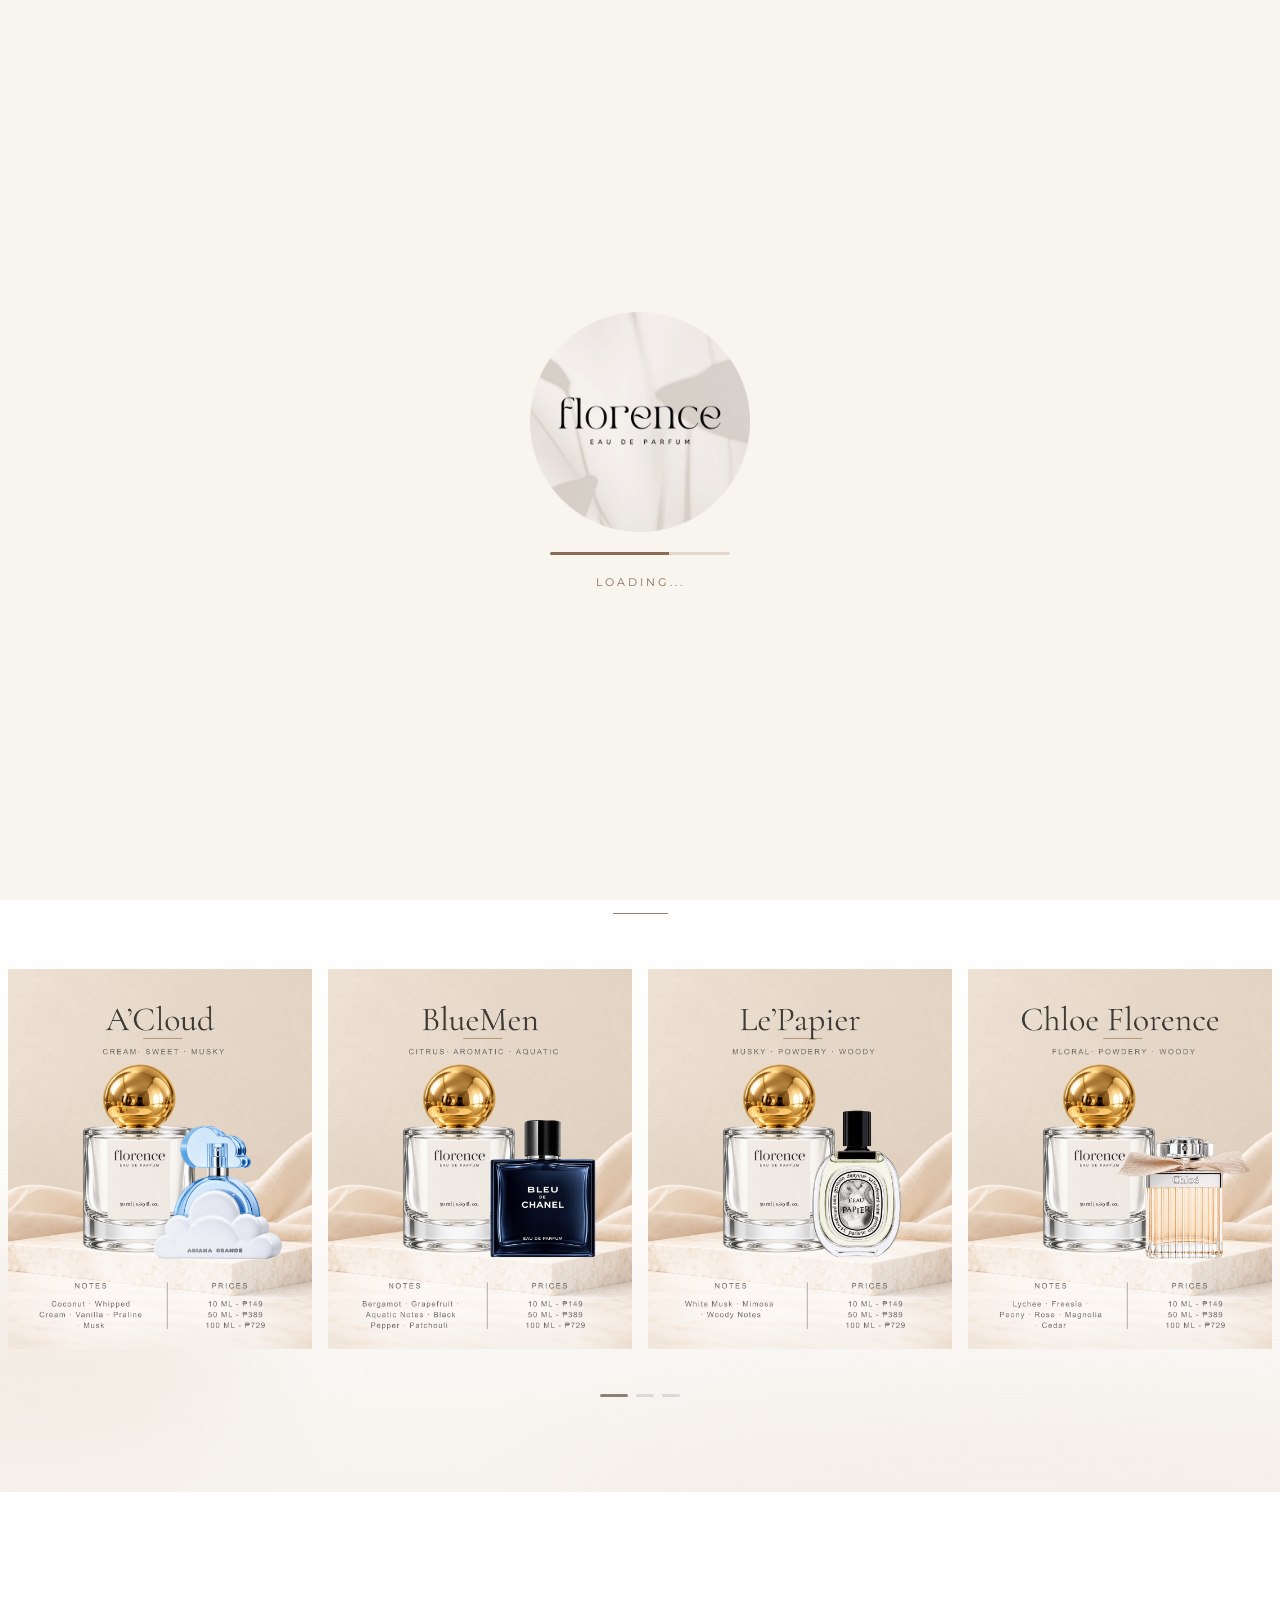
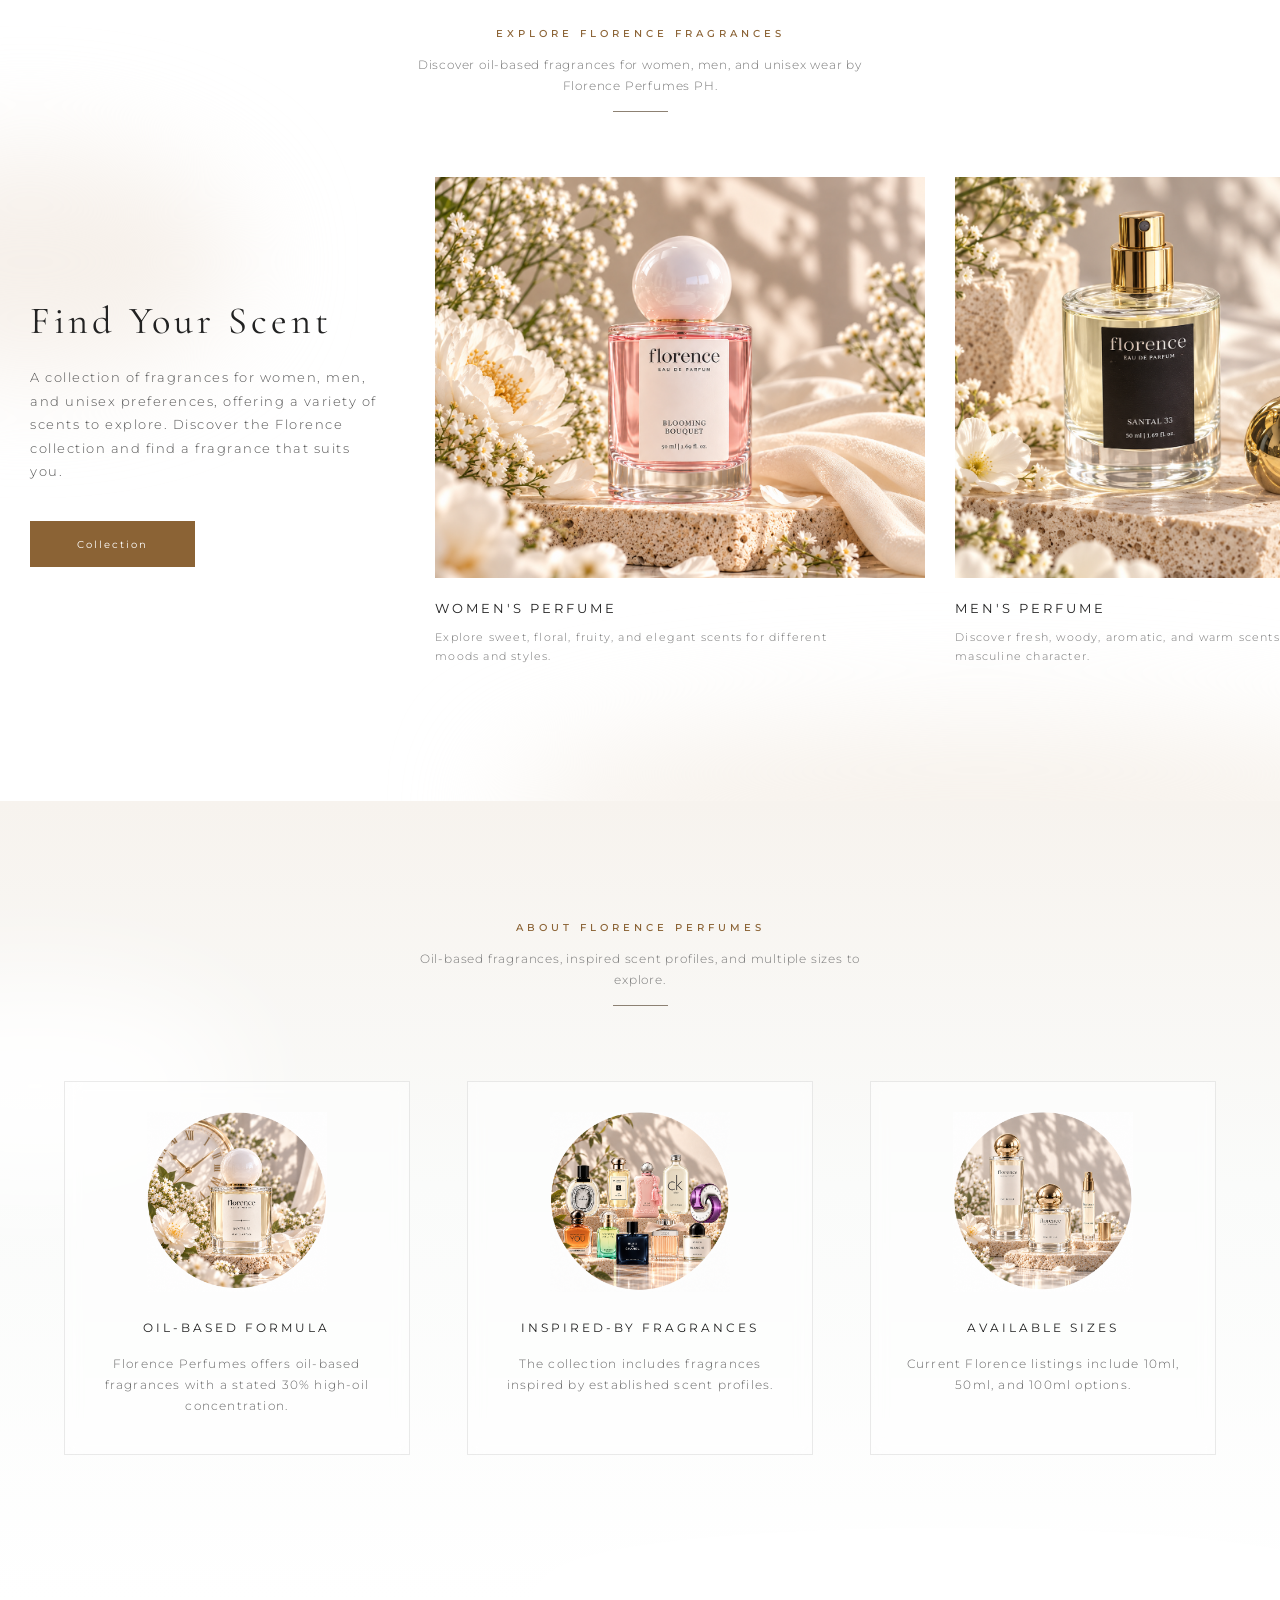
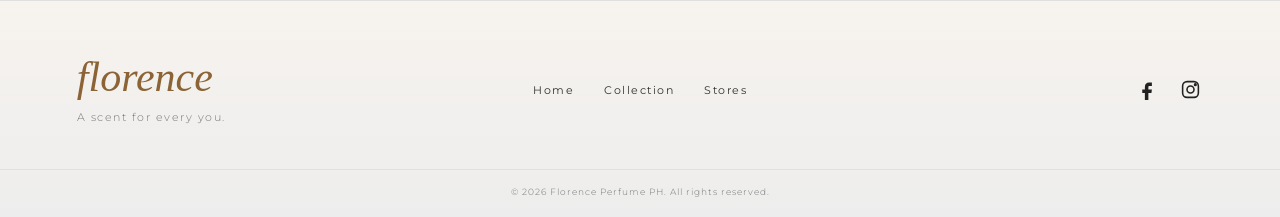
==== commit de6d5756: "add loading before home" ====
--- a/index.html
+++ b/index.html
@@ -34,6 +34,21 @@
 </head>
 
     <body>
+
+<!-- SPLASH SCREEN -->
+<div id="splash-screen">
+    <div class="splash-content">
+
+        <img src="images/logo.png" alt="Florence Perfumes PH Logo">
+
+        <div class="loading-bar">
+            <div class="loading-progress"></div>
+        </div>
+
+        <p class="loading-text">LOADING...</p>
+
+    </div>
+</div>
 
         <!-- NAVIGATION BAR -->
         <!-- Contains the search, logo, social media, and main navigation. -->
@@ -662,7 +677,7 @@
                 <!-- FACEBOOK -->
 
                     <a
-                        href="#"
+                        href="https://www.facebook.com/share/1DfZagzYTm/?mibextid=wwXIfr"
                         aria-label="Facebook"
                     >
 
@@ -681,7 +696,7 @@
                 <!-- INSTAGRAM -->
 
                     <a
-                        href="#"
+                        href="https://www.instagram.com/florenceperfumes.ph?stkn=b3QwMWhmd2N6M2Qy"
                         aria-label="Instagram"
                     >
 
--- a/CSS/style.css
+++ b/CSS/style.css
@@ -1113,6 +1113,101 @@
 
 }
 
+/* SPLASH SCREEN */
+#splash-screen {
+    position: fixed;
+    inset: 0;
+    width: 100%;
+    height: 100vh;
+    height: 100dvh;
+    background: #f8f4ee;
+
+    display: flex;
+    justify-content: center;
+    align-items: center;
+
+    z-index: 9999;
+
+    transition: transform 0.8s ease,
+                opacity 0.5s ease;
+}
+
+/* SPLASH CONTENT */
+.splash-content {
+    display: flex;
+    flex-direction: column;
+    align-items: center;
+    gap: 20px;
+
+    animation: fadeIn 1s ease;
+}
+
+/* LOGO */
+.splash-content img {
+    width: 220px;
+    max-width: 70vw;
+    height: auto;
+}
+
+/* LOADING BAR */
+.loading-bar {
+    width: 180px;
+    height: 3px;
+    background: #e5d8cb;
+    border-radius: 10px;
+    overflow: hidden;
+}
+
+/* LOADING PROGRESS */
+.loading-progress {
+    width: 0;
+    height: 100%;
+    background: #8b6d55;
+
+    transition: width 0.2s ease;
+}
+
+/* LOADING TEXT */
+.loading-text {
+    font-size: 11px;
+    letter-spacing: 3px;
+    color: #8b6d55;
+}
+
+/* FADE IN */
+@keyframes fadeIn {
+    from {
+        opacity: 0;
+        transform: translateY(15px);
+    }
+
+    to {
+        opacity: 1;
+        transform: translateY(0);
+    }
+}
+
+/* FADE OUT LOADING SCREEN */
+#splash-screen.hide {
+    opacity: 0;
+    pointer-events: none;
+}
+
+/* MOBILE */
+@media (max-width: 600px) {
+    .splash-content img {
+        width: 160px;
+    }
+}
+
+@media (prefers-reduced-motion: reduce) {
+    #splash-screen,
+    .splash-content,
+    .loading-progress {
+        animation: none;
+        transition: none;
+    }
+}
 
 /* TABLET - 900px */
 
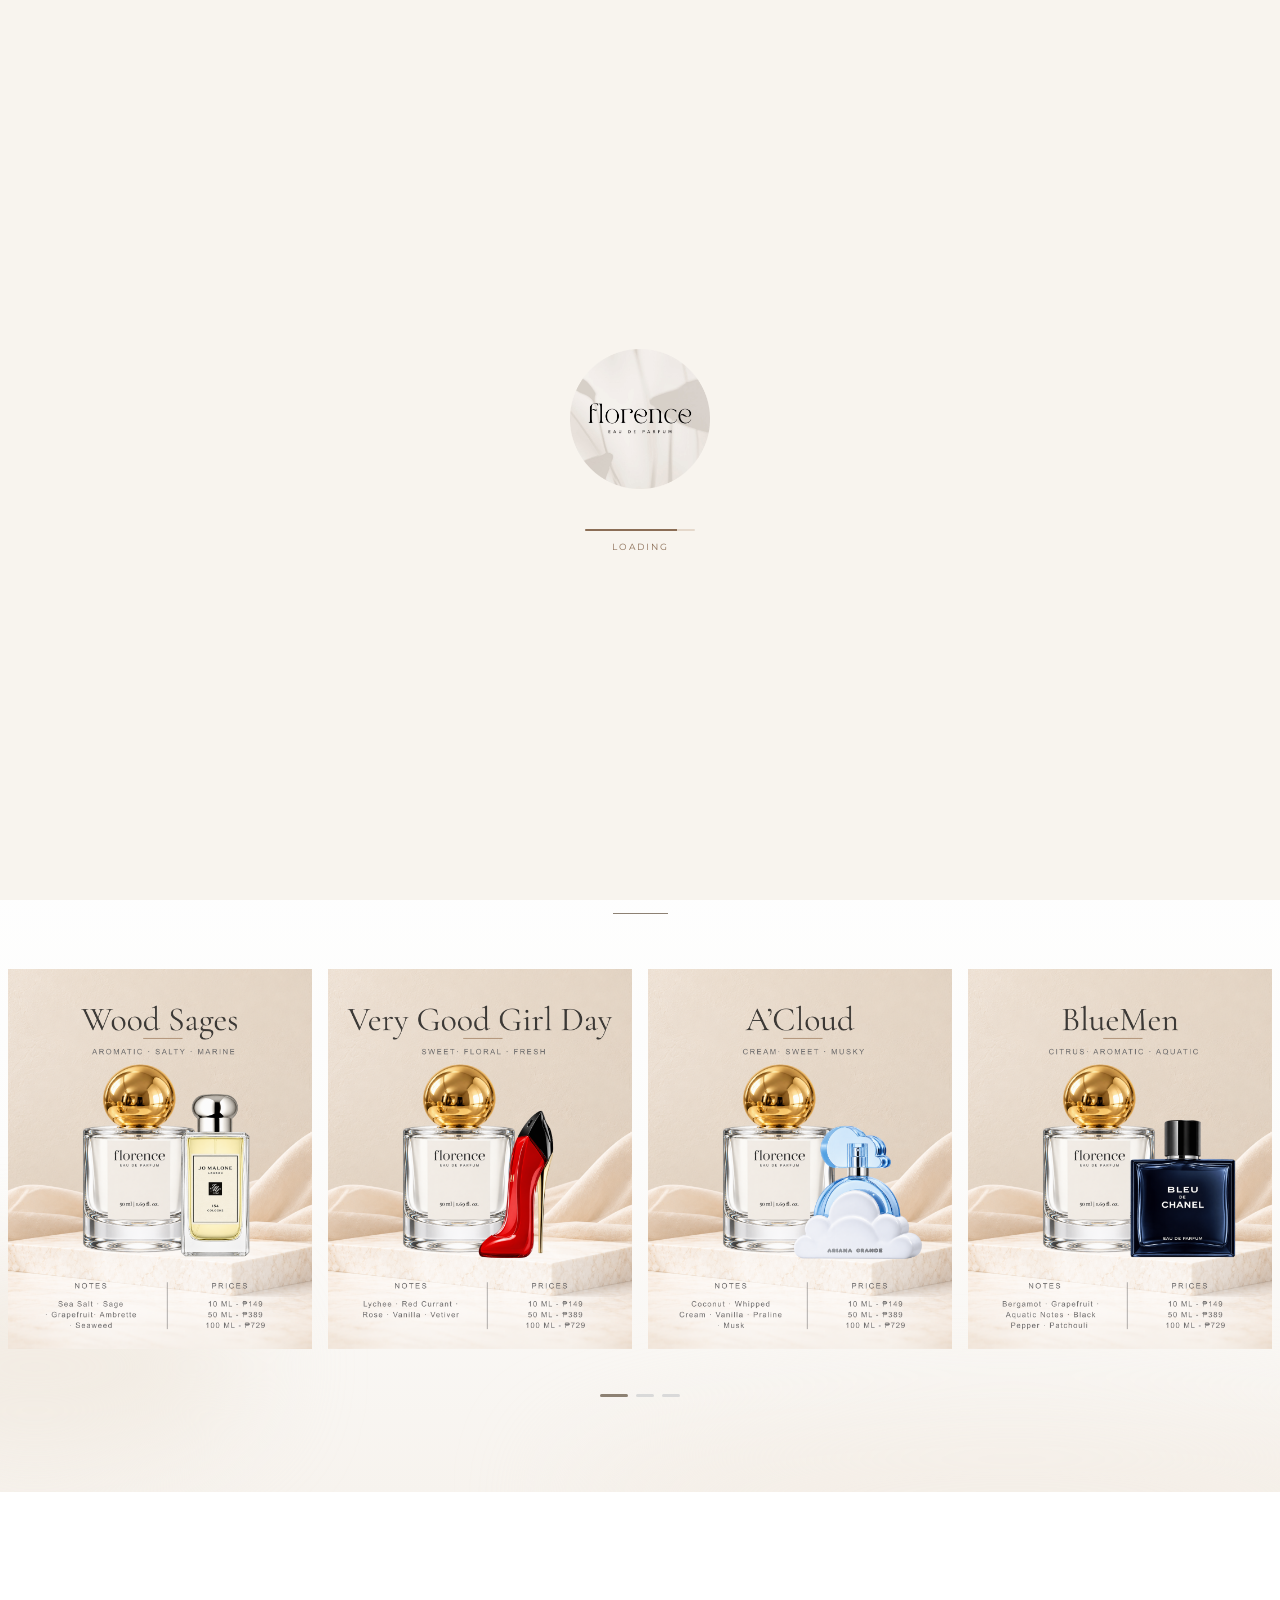
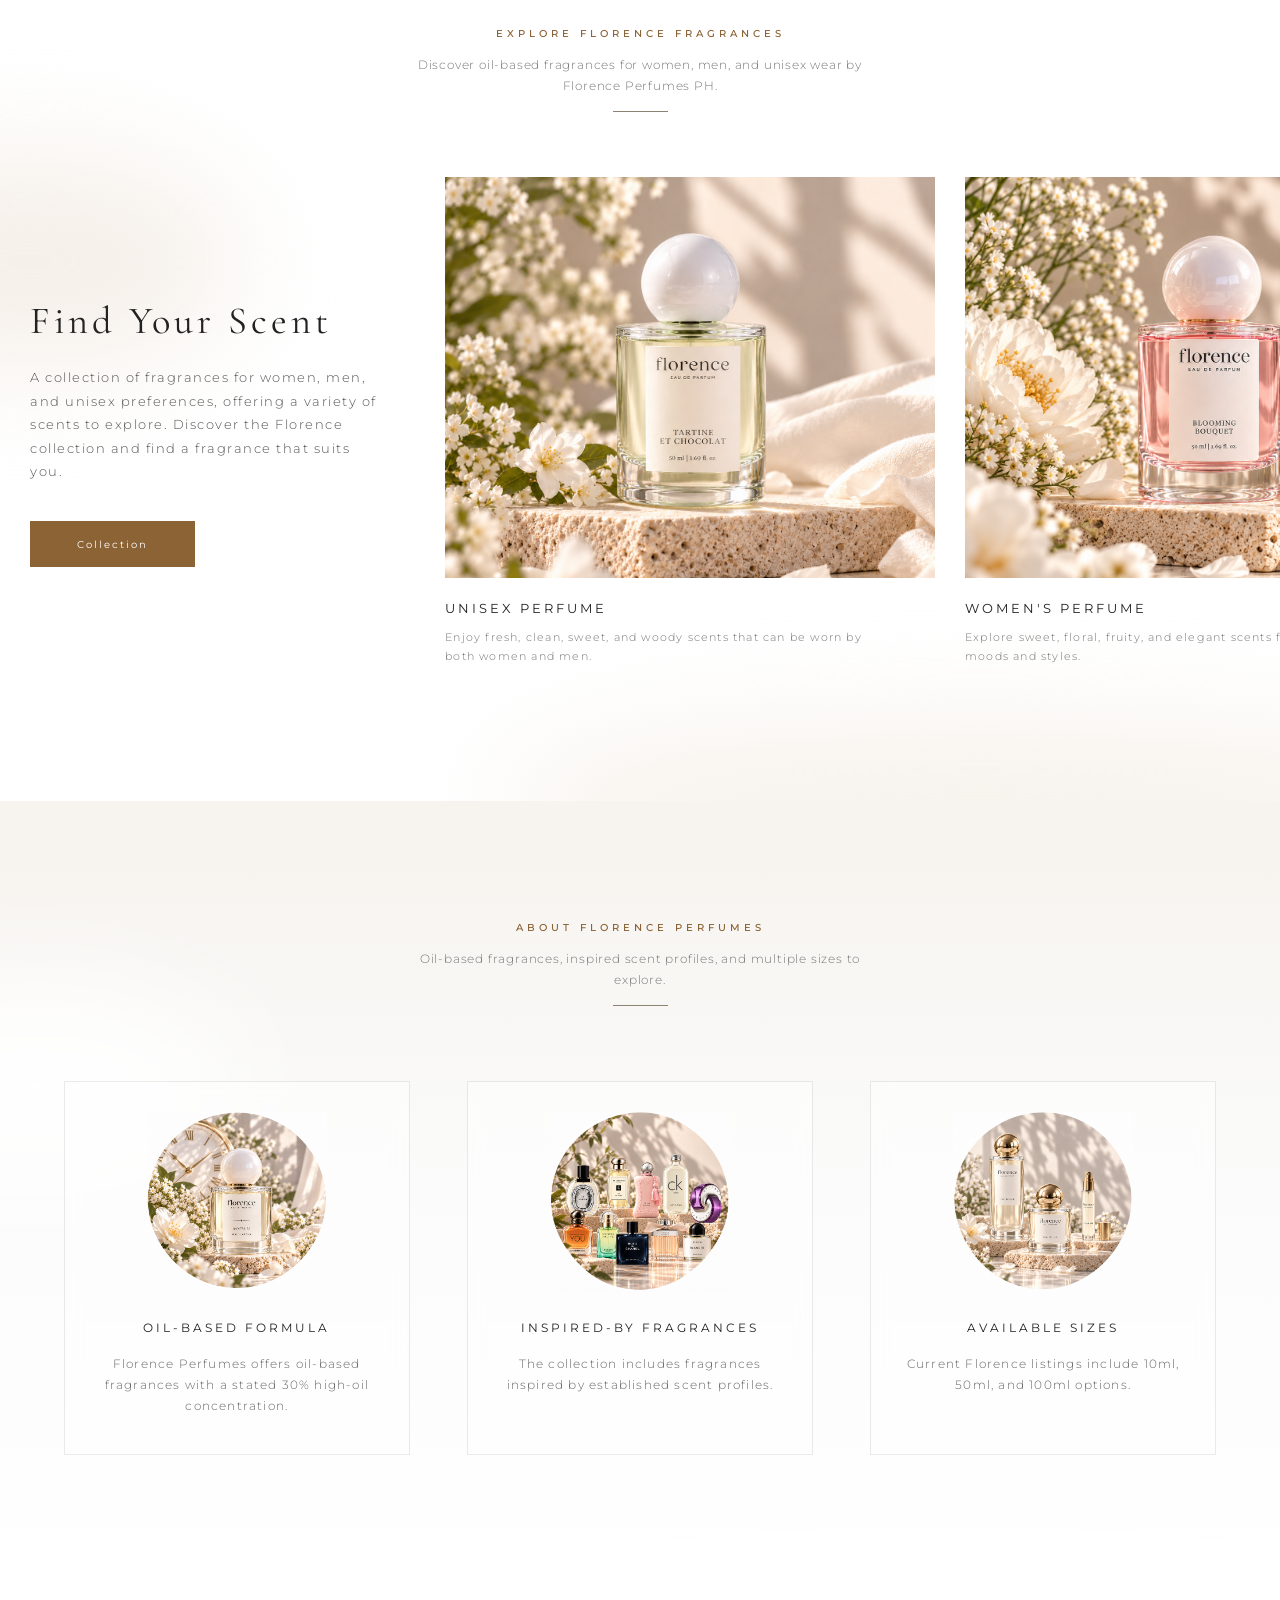
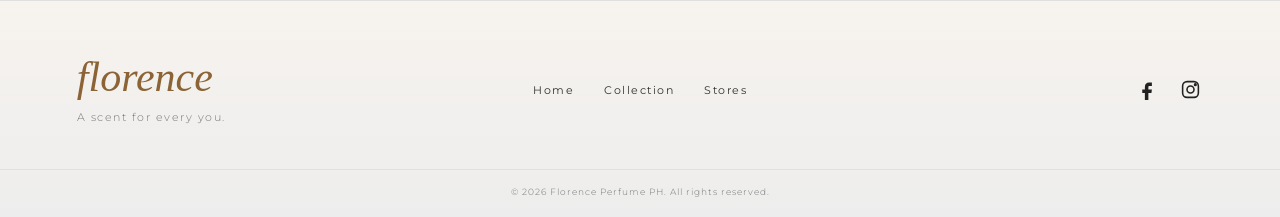
==== commit b2d01e83: "adding changes" ====
--- a/index.html
+++ b/index.html
@@ -35,20 +35,20 @@
 
     <body>
 
-<!-- SPLASH SCREEN -->
-<div id="splash-screen">
-    <div class="splash-content">
-
-        <img src="images/logo.png" alt="Florence Perfumes PH Logo">
-
-        <div class="loading-bar">
-            <div class="loading-progress"></div>
+        <!-- SPLASH SCREEN -->
+        <div id="splash-screen">
+            <div class="splash-content">
+
+                <img src="images/logo.png" alt="Florence Perfumes PH Logo">
+
+                <div class="loading-bar">
+                    <div class="loading-progress"></div>
+                </div>
+
+                <p class="loading-text">LOADING</p>
+
+            </div>
         </div>
-
-        <p class="loading-text">LOADING...</p>
-
-    </div>
-</div>
 
         <!-- NAVIGATION BAR -->
         <!-- Contains the search, logo, social media, and main navigation. -->
--- a/CSS/style.css
+++ b/CSS/style.css
@@ -1127,9 +1127,7 @@
     align-items: center;
 
     z-index: 9999;
-
-    transition: transform 0.8s ease,
-                opacity 0.5s ease;
+    transition: opacity 0.5s ease;
 }
 
 /* SPLASH CONTENT */
@@ -1137,22 +1135,23 @@
     display: flex;
     flex-direction: column;
     align-items: center;
-    gap: 20px;
+    gap: 10px;
 
     animation: fadeIn 1s ease;
 }
 
 /* LOGO */
 .splash-content img {
-    width: 220px;
+    width: 140px;
     max-width: 70vw;
     height: auto;
+    margin-bottom: 30px;
 }
 
 /* LOADING BAR */
 .loading-bar {
-    width: 180px;
-    height: 3px;
+    width: 110px;
+    height: 2px;
     background: #e5d8cb;
     border-radius: 10px;
     overflow: hidden;
@@ -1163,18 +1162,18 @@
     width: 0;
     height: 100%;
     background: #8b6d55;
-
     transition: width 0.2s ease;
 }
 
 /* LOADING TEXT */
 .loading-text {
-    font-size: 11px;
-    letter-spacing: 3px;
+    font-size: 9px;
+    letter-spacing: 2px;
     color: #8b6d55;
-}
-
-/* FADE IN */
+    margin: 0;
+}
+
+/* FADE IN ANIMATION */
 @keyframes fadeIn {
     from {
         opacity: 0;
@@ -1187,19 +1186,28 @@
     }
 }
 
-/* FADE OUT LOADING SCREEN */
+/* FADE OUT SPLASH SCREEN */
 #splash-screen.hide {
     opacity: 0;
     pointer-events: none;
 }
 
-/* MOBILE */
+/* MOBILE RESPONSIVE */
 @media (max-width: 600px) {
     .splash-content img {
-        width: 160px;
-    }
-}
-
+        width: 110px;
+    }
+
+    .loading-bar {
+        width: 90px;
+    }
+
+    .loading-text {
+        font-size: 8px;
+    }
+}
+
+/* REDUCED MOTION */
 @media (prefers-reduced-motion: reduce) {
     #splash-screen,
     .splash-content,
